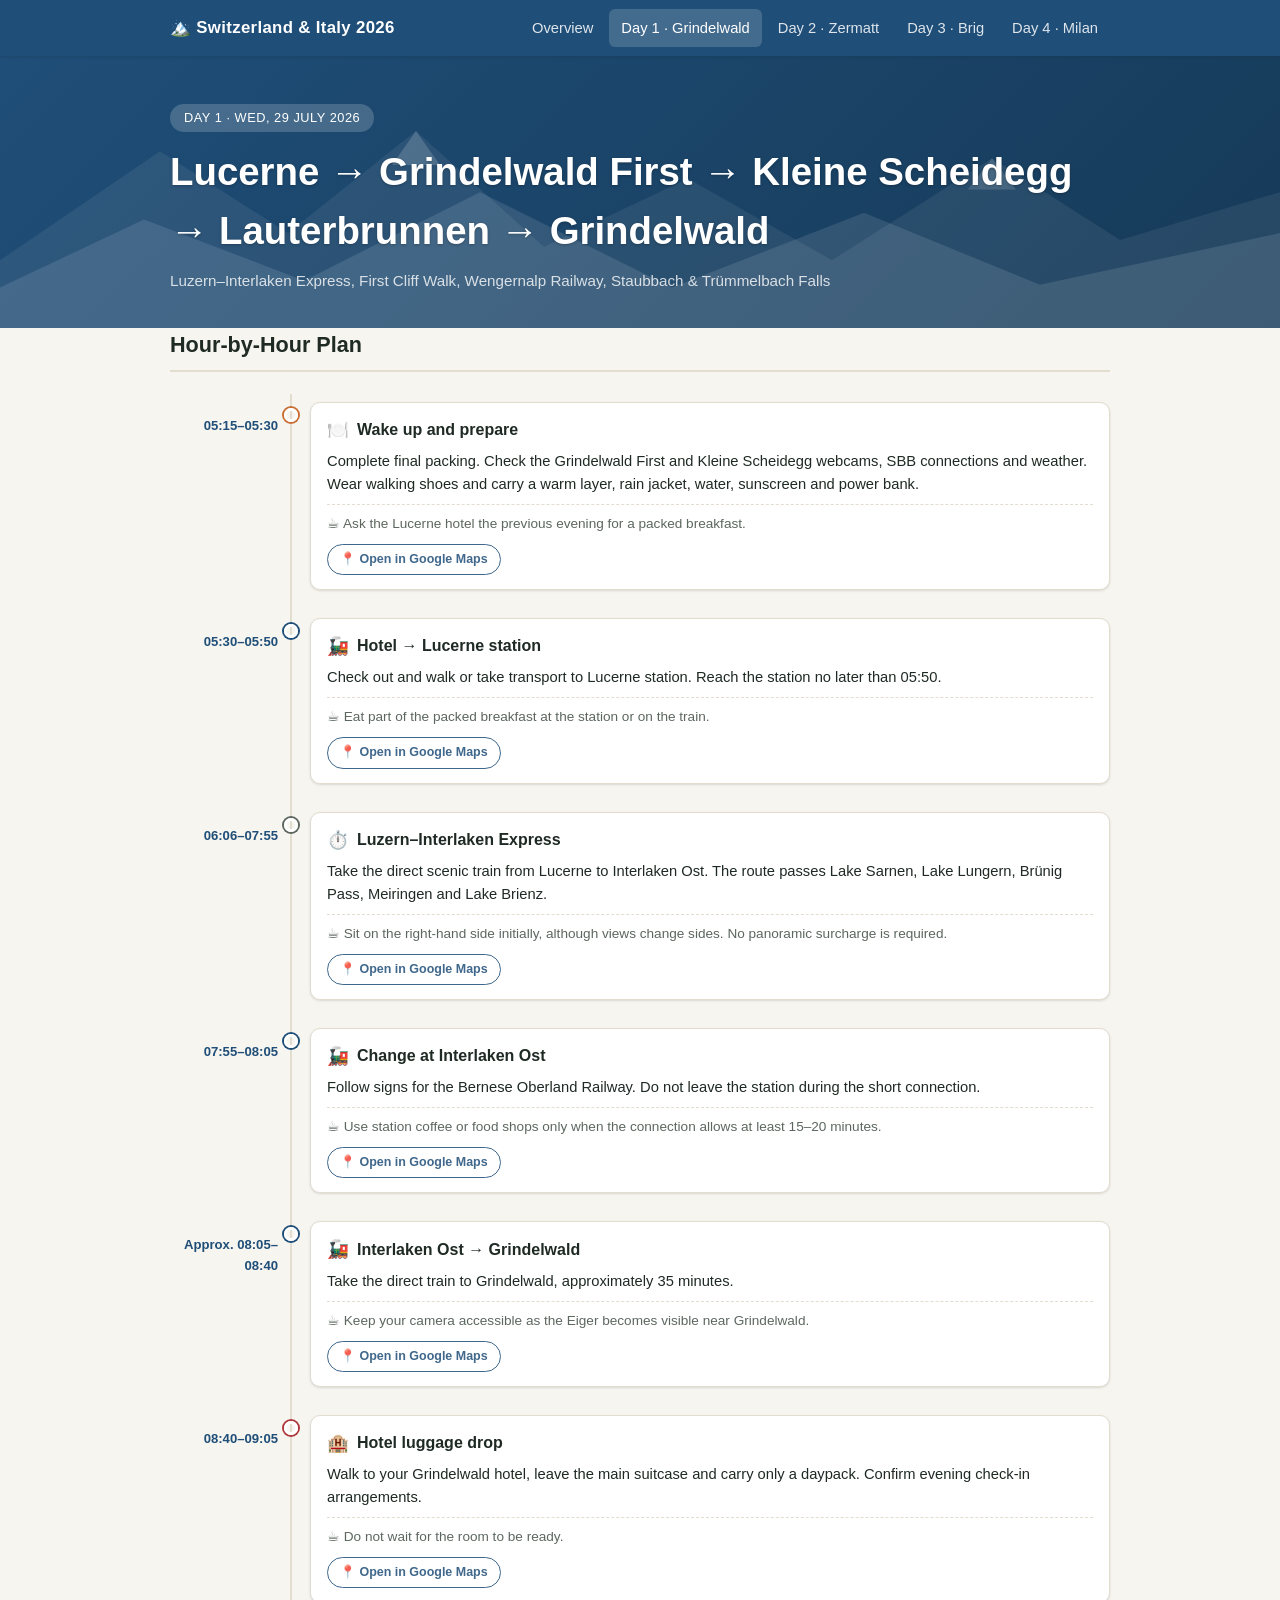
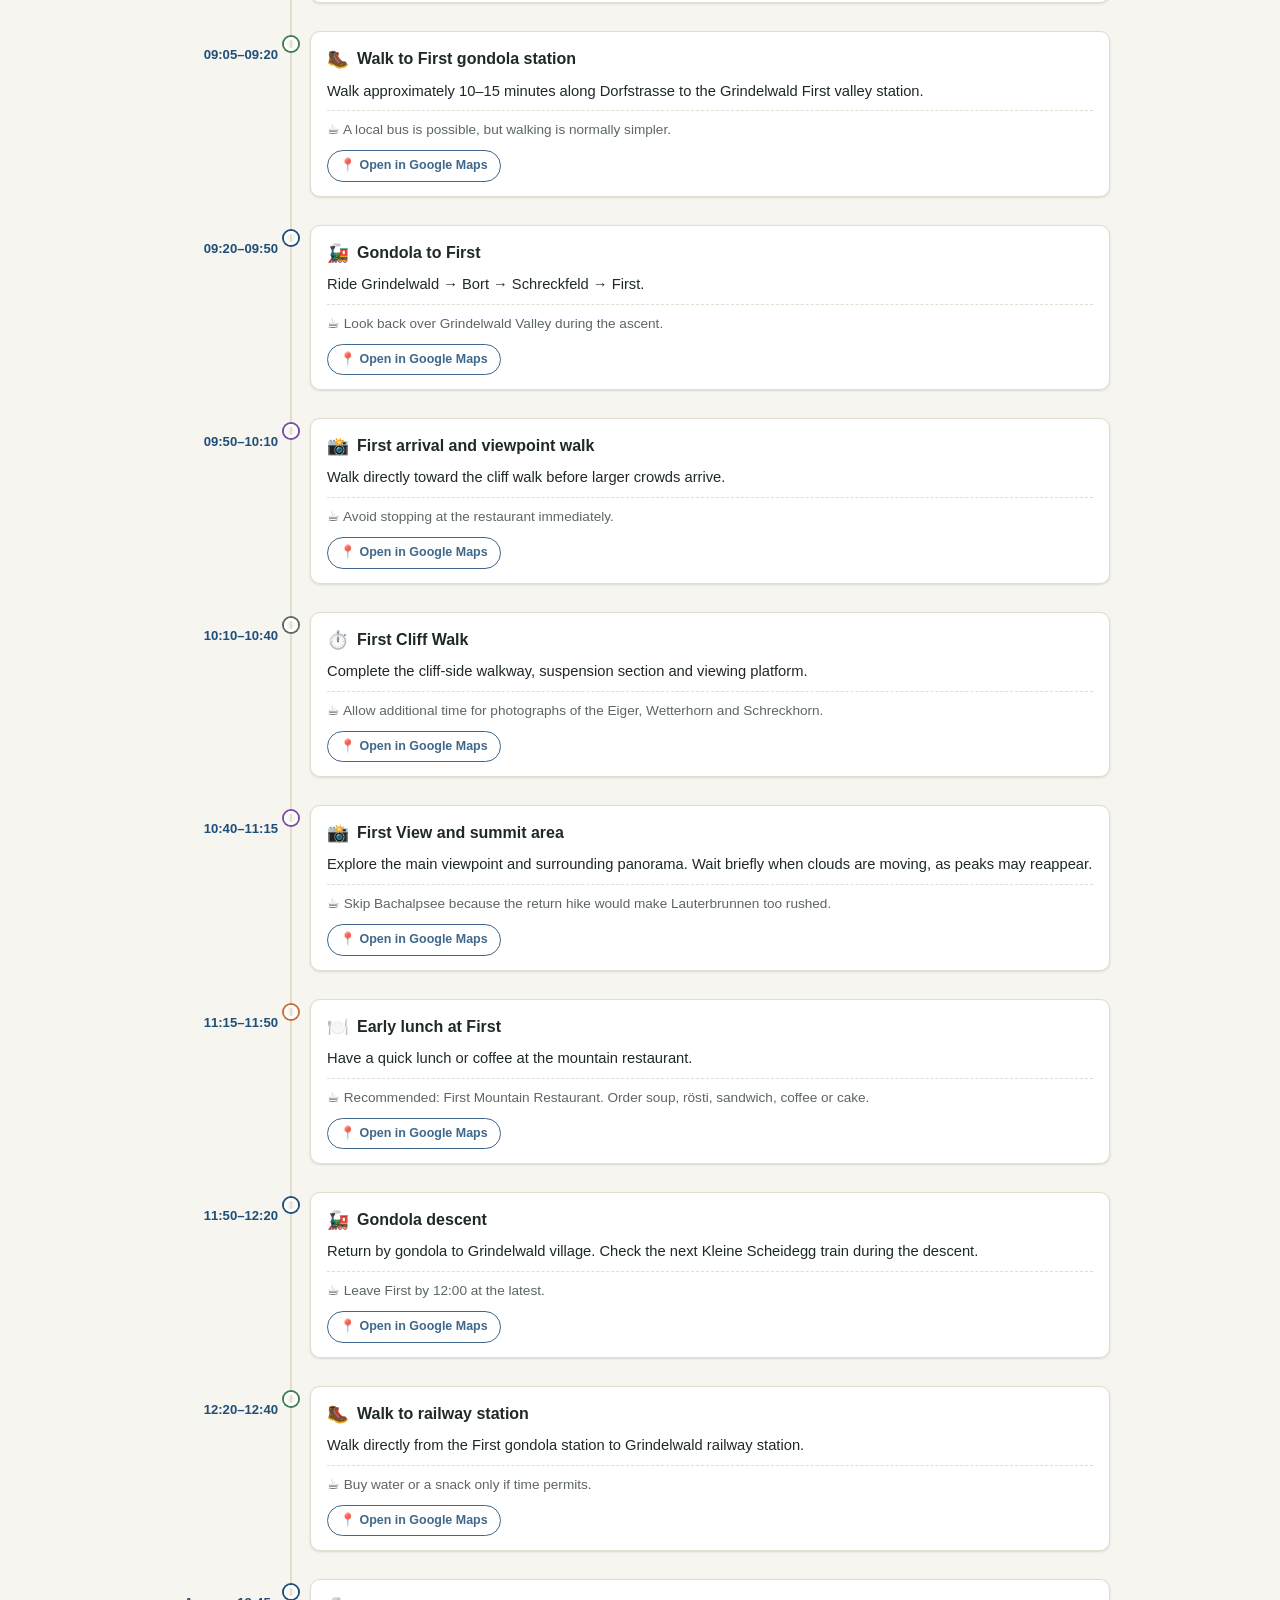
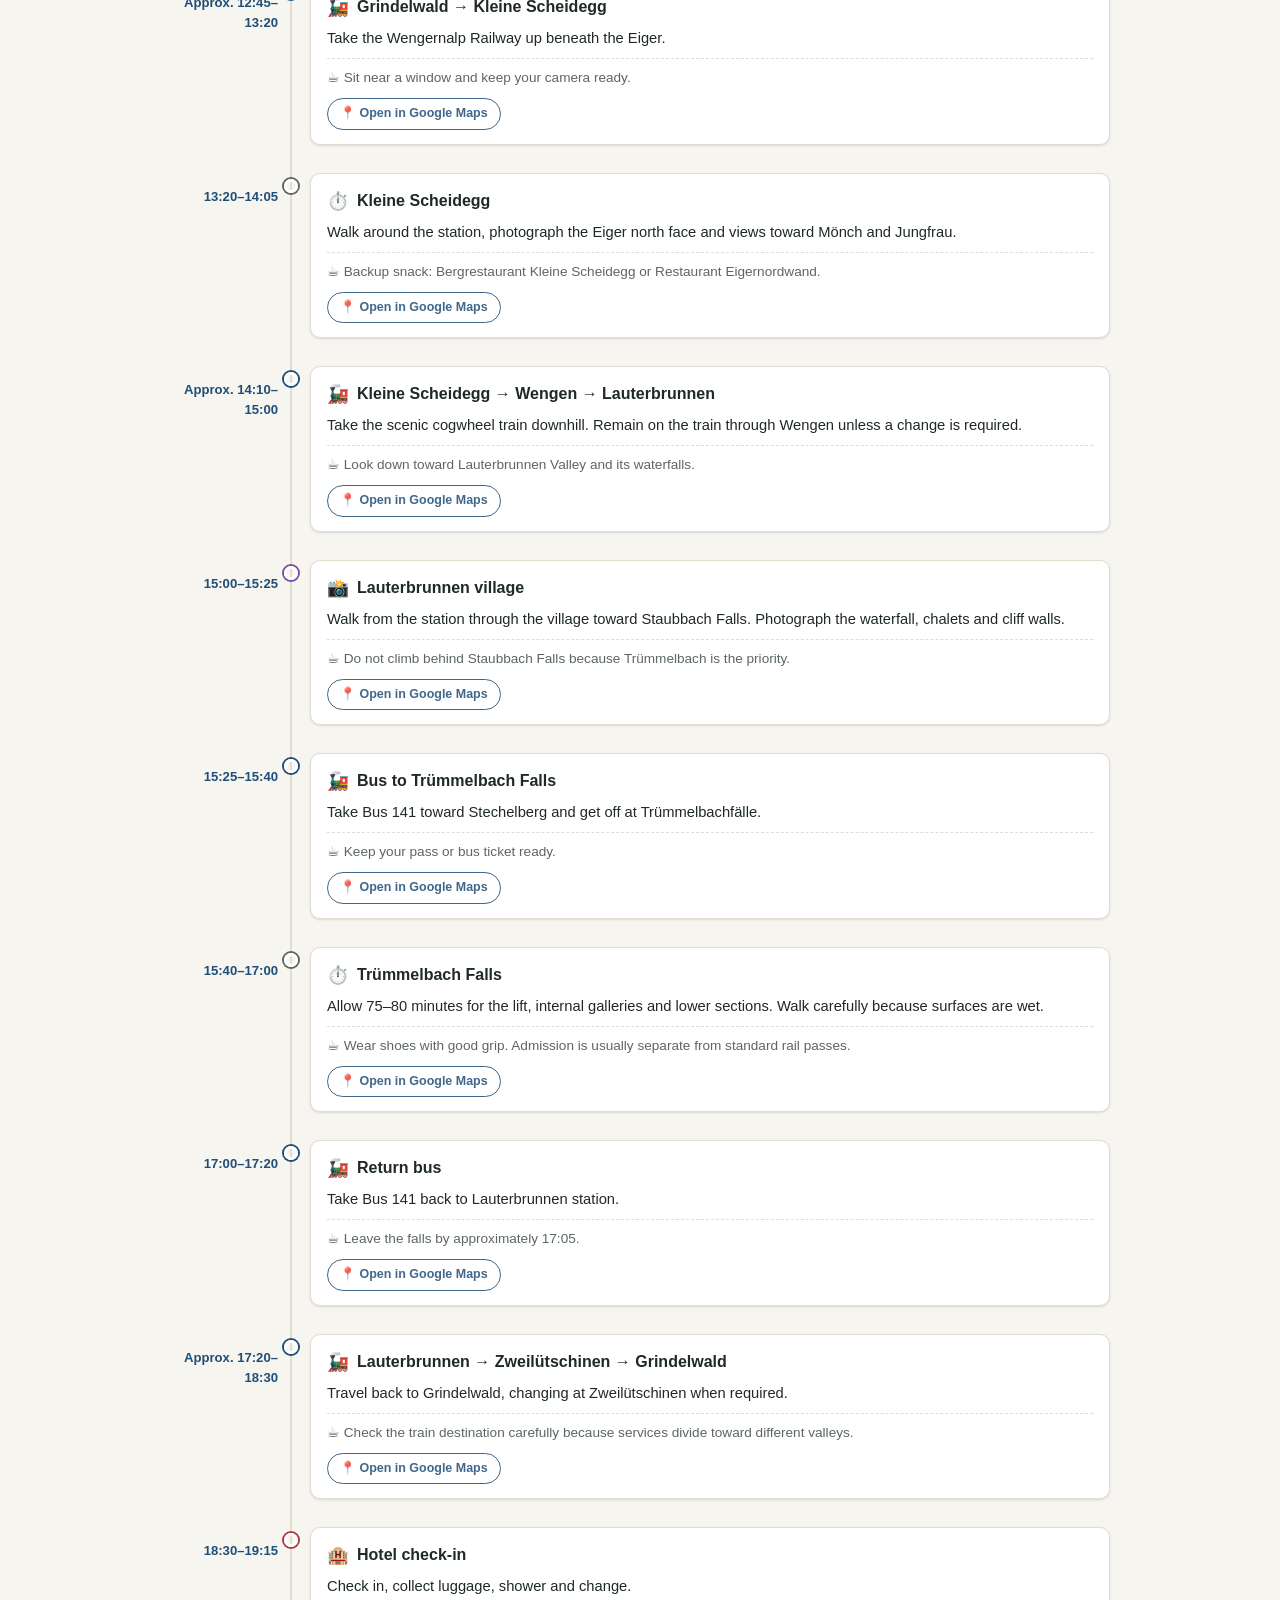
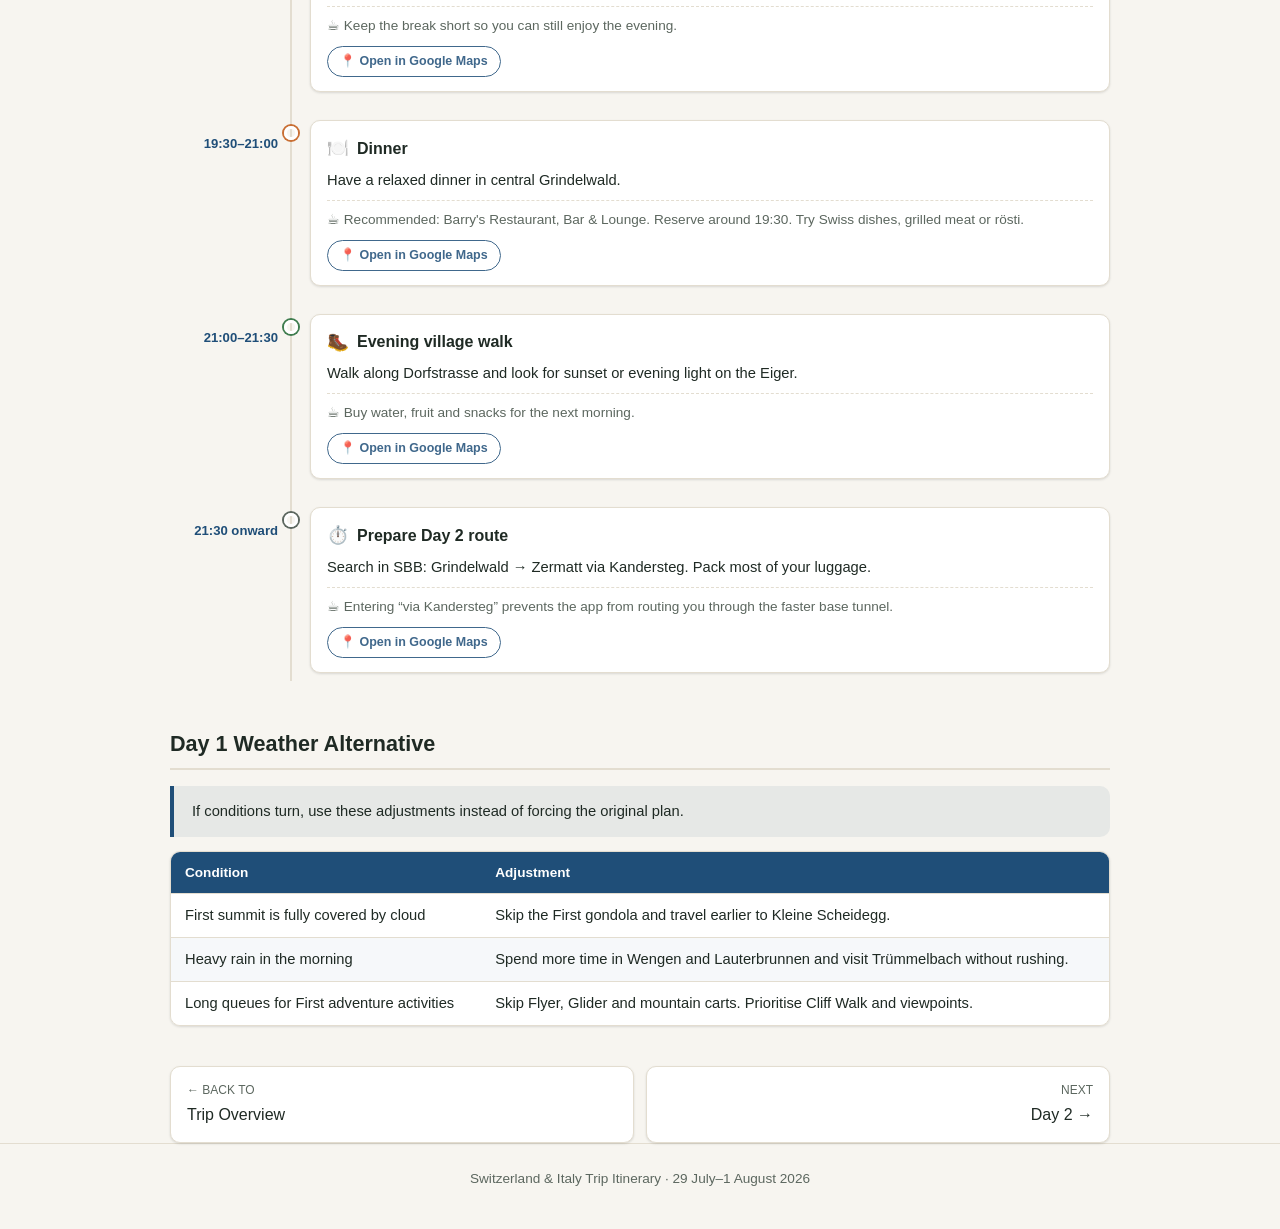
==== day1.html @ d2e5b485 "Add day-themed hero illustrations and Google Maps links Each timeline card now links out to a Google" ====
<!doctype html>
<html lang="en">
<head>
<meta charset="utf-8">
<meta name="viewport" content="width=device-width, initial-scale=1">
<title>Lucerne → Grindelwald First → Kleine Scheidegg → Lauterbrunnen → Grindelwald — Switzerland &amp; Italy Trip 2026</title>
<meta name="description" content="Day 1: Lucerne to Grindelwald via Interlaken, Grindelwald First Cliff Walk, Kleine Scheidegg and Trümmelbach Falls.">
<link rel="icon" href="data:image/svg+xml,<svg xmlns=%22http://www.w3.org/2000/svg%22 viewBox=%220 0 100 100%22><text y=%22.9em%22 font-size=%2290%22>🏔️</text></svg>">
<link rel="stylesheet" href="assets/css/style.css">
</head>
<body>

<nav class="site-nav">
  <div class="container">
    <a class="brand" href="index.html">🏔️ Switzerland &amp; Italy 2026</a>
    <button class="nav-toggle" aria-label="Toggle navigation">&#9776;</button>
    <div class="nav-links">
      <a href="index.html">Overview</a>
      <a href="day1.html" class="active">Day 1 · Grindelwald</a>
      <a href="day2.html">Day 2 · Zermatt</a>
      <a href="day3.html">Day 3 · Brig</a>
      <a href="day4.html">Day 4 · Milan</a>
    </div>
  </div>
</nav>

<header class="hero day-hero">
  <svg class="hero-illustration" viewBox="0 0 800 200" preserveAspectRatio="none" xmlns="http://www.w3.org/2000/svg" aria-hidden="true">
      <polygon points="0,150 100,70 180,130 260,55 340,140 430,90 520,150 620,75 700,135 800,100 800,200 0,200" fill="#ffffff" opacity="0.08"/>
      <polygon points="0,170 90,120 190,165 300,100 420,170 540,115 650,168 800,130 800,200 0,200" fill="#ffffff" opacity="0.12"/>
      <polygon points="260,55 245,80 275,80" fill="#ffffff" opacity="0.18"/>
      <polygon points="620,75 605,98 635,98" fill="#ffffff" opacity="0.16"/>
    </svg>
  <div class="container">
    <span class="badge">Day 1 &middot; Wed, 29 July 2026</span>
    <h1>Lucerne → Grindelwald First → Kleine Scheidegg → Lauterbrunnen → Grindelwald</h1>
    <p class="route">Luzern–Interlaken Express, First Cliff Walk, Wengernalp Railway, Staubbach &amp; Trümmelbach Falls</p>
  </div>
</header>

<main class="container">

  <section id="timeline">
    <h2>Hour-by-Hour Plan</h2>
    <ul class="timeline">
      <li class="timeline-item cat-food">
        <div class="t-time">05:15–05:30</div>
        <div class="t-dot"></div>
        <div class="t-card">
          <p class="t-title"><span class="t-icon">🍽️</span> Wake up and prepare</p>
          <p class="t-detail">Complete final packing. Check the Grindelwald First and Kleine Scheidegg webcams, SBB connections and weather. Wear walking shoes and carry a warm layer, rain jacket, water, sunscreen and power bank.</p>
          <p class="t-note">Ask the Lucerne hotel the previous evening for a packed breakfast.</p>
          <a class="t-map-link" href="https://www.google.com/maps/search/?api=1&query=Lucerne%2C%20Switzerland" target="_blank" rel="noopener">&#128205; Open in Google Maps</a>
        </div>
      </li>
      <li class="timeline-item cat-train">
        <div class="t-time">05:30–05:50</div>
        <div class="t-dot"></div>
        <div class="t-card">
          <p class="t-title"><span class="t-icon">🚂</span> Hotel → Lucerne station</p>
          <p class="t-detail">Check out and walk or take transport to Lucerne station. Reach the station no later than 05:50.</p>
          <p class="t-note">Eat part of the packed breakfast at the station or on the train.</p>
          <a class="t-map-link" href="https://www.google.com/maps/search/?api=1&query=Luzern%20Hauptbahnhof%2C%20Lucerne%2C%20Switzerland" target="_blank" rel="noopener">&#128205; Open in Google Maps</a>
        </div>
      </li>
      <li class="timeline-item cat-default">
        <div class="t-time">06:06–07:55</div>
        <div class="t-dot"></div>
        <div class="t-card">
          <p class="t-title"><span class="t-icon">⏱️</span> Luzern–Interlaken Express</p>
          <p class="t-detail">Take the direct scenic train from Lucerne to Interlaken Ost. The route passes Lake Sarnen, Lake Lungern, Brünig Pass, Meiringen and Lake Brienz.</p>
          <p class="t-note">Sit on the right-hand side initially, although views change sides. No panoramic surcharge is required.</p>
          <a class="t-map-link" href="https://www.google.com/maps/search/?api=1&query=Interlaken%20Ost%20railway%20station%2C%20Switzerland" target="_blank" rel="noopener">&#128205; Open in Google Maps</a>
        </div>
      </li>
      <li class="timeline-item cat-train">
        <div class="t-time">07:55–08:05</div>
        <div class="t-dot"></div>
        <div class="t-card">
          <p class="t-title"><span class="t-icon">🚂</span> Change at Interlaken Ost</p>
          <p class="t-detail">Follow signs for the Bernese Oberland Railway. Do not leave the station during the short connection.</p>
          <p class="t-note">Use station coffee or food shops only when the connection allows at least 15–20 minutes.</p>
          <a class="t-map-link" href="https://www.google.com/maps/search/?api=1&query=Interlaken%20Ost%20railway%20station%2C%20Switzerland" target="_blank" rel="noopener">&#128205; Open in Google Maps</a>
        </div>
      </li>
      <li class="timeline-item cat-train">
        <div class="t-time">Approx. 08:05–08:40</div>
        <div class="t-dot"></div>
        <div class="t-card">
          <p class="t-title"><span class="t-icon">🚂</span> Interlaken Ost → Grindelwald</p>
          <p class="t-detail">Take the direct train to Grindelwald, approximately 35 minutes.</p>
          <p class="t-note">Keep your camera accessible as the Eiger becomes visible near Grindelwald.</p>
          <a class="t-map-link" href="https://www.google.com/maps/search/?api=1&query=Grindelwald%20railway%20station%2C%20Switzerland" target="_blank" rel="noopener">&#128205; Open in Google Maps</a>
        </div>
      </li>
      <li class="timeline-item cat-hotel">
        <div class="t-time">08:40–09:05</div>
        <div class="t-dot"></div>
        <div class="t-card">
          <p class="t-title"><span class="t-icon">🏨</span> Hotel luggage drop</p>
          <p class="t-detail">Walk to your Grindelwald hotel, leave the main suitcase and carry only a daypack. Confirm evening check-in arrangements.</p>
          <p class="t-note">Do not wait for the room to be ready.</p>
          <a class="t-map-link" href="https://www.google.com/maps/search/?api=1&query=Grindelwald%2C%20Switzerland" target="_blank" rel="noopener">&#128205; Open in Google Maps</a>
        </div>
      </li>
      <li class="timeline-item cat-hike">
        <div class="t-time">09:05–09:20</div>
        <div class="t-dot"></div>
        <div class="t-card">
          <p class="t-title"><span class="t-icon">🥾</span> Walk to First gondola station</p>
          <p class="t-detail">Walk approximately 10–15 minutes along Dorfstrasse to the Grindelwald First valley station.</p>
          <p class="t-note">A local bus is possible, but walking is normally simpler.</p>
          <a class="t-map-link" href="https://www.google.com/maps/search/?api=1&query=Grindelwald%20First%20gondola%20valley%20station%2C%20Switzerland" target="_blank" rel="noopener">&#128205; Open in Google Maps</a>
        </div>
      </li>
      <li class="timeline-item cat-train">
        <div class="t-time">09:20–09:50</div>
        <div class="t-dot"></div>
        <div class="t-card">
          <p class="t-title"><span class="t-icon">🚂</span> Gondola to First</p>
          <p class="t-detail">Ride Grindelwald → Bort → Schreckfeld → First.</p>
          <p class="t-note">Look back over Grindelwald Valley during the ascent.</p>
          <a class="t-map-link" href="https://www.google.com/maps/search/?api=1&query=First%20cable%20car%20Grindelwald%2C%20Switzerland" target="_blank" rel="noopener">&#128205; Open in Google Maps</a>
        </div>
      </li>
      <li class="timeline-item cat-view">
        <div class="t-time">09:50–10:10</div>
        <div class="t-dot"></div>
        <div class="t-card">
          <p class="t-title"><span class="t-icon">📸</span> First arrival and viewpoint walk</p>
          <p class="t-detail">Walk directly toward the cliff walk before larger crowds arrive.</p>
          <p class="t-note">Avoid stopping at the restaurant immediately.</p>
          <a class="t-map-link" href="https://www.google.com/maps/search/?api=1&query=First%2C%20Grindelwald%2C%20Switzerland" target="_blank" rel="noopener">&#128205; Open in Google Maps</a>
        </div>
      </li>
      <li class="timeline-item cat-default">
        <div class="t-time">10:10–10:40</div>
        <div class="t-dot"></div>
        <div class="t-card">
          <p class="t-title"><span class="t-icon">⏱️</span> First Cliff Walk</p>
          <p class="t-detail">Complete the cliff-side walkway, suspension section and viewing platform.</p>
          <p class="t-note">Allow additional time for photographs of the Eiger, Wetterhorn and Schreckhorn.</p>
          <a class="t-map-link" href="https://www.google.com/maps/search/?api=1&query=First%20Cliff%20Walk%20by%20Tissot%2C%20Grindelwald%2C%20Switzerland" target="_blank" rel="noopener">&#128205; Open in Google Maps</a>
        </div>
      </li>
      <li class="timeline-item cat-view">
        <div class="t-time">10:40–11:15</div>
        <div class="t-dot"></div>
        <div class="t-card">
          <p class="t-title"><span class="t-icon">📸</span> First View and summit area</p>
          <p class="t-detail">Explore the main viewpoint and surrounding panorama. Wait briefly when clouds are moving, as peaks may reappear.</p>
          <p class="t-note">Skip Bachalpsee because the return hike would make Lauterbrunnen too rushed.</p>
          <a class="t-map-link" href="https://www.google.com/maps/search/?api=1&query=First%2C%20Grindelwald%2C%20Switzerland" target="_blank" rel="noopener">&#128205; Open in Google Maps</a>
        </div>
      </li>
      <li class="timeline-item cat-food">
        <div class="t-time">11:15–11:50</div>
        <div class="t-dot"></div>
        <div class="t-card">
          <p class="t-title"><span class="t-icon">🍽️</span> Early lunch at First</p>
          <p class="t-detail">Have a quick lunch or coffee at the mountain restaurant.</p>
          <p class="t-note">Recommended: First Mountain Restaurant. Order soup, rösti, sandwich, coffee or cake.</p>
          <a class="t-map-link" href="https://www.google.com/maps/search/?api=1&query=First%20Mountain%20Restaurant%2C%20Grindelwald%2C%20Switzerland" target="_blank" rel="noopener">&#128205; Open in Google Maps</a>
        </div>
      </li>
      <li class="timeline-item cat-train">
        <div class="t-time">11:50–12:20</div>
        <div class="t-dot"></div>
        <div class="t-card">
          <p class="t-title"><span class="t-icon">🚂</span> Gondola descent</p>
          <p class="t-detail">Return by gondola to Grindelwald village. Check the next Kleine Scheidegg train during the descent.</p>
          <p class="t-note">Leave First by 12:00 at the latest.</p>
          <a class="t-map-link" href="https://www.google.com/maps/search/?api=1&query=Grindelwald%20First%20cable%20car%2C%20Switzerland" target="_blank" rel="noopener">&#128205; Open in Google Maps</a>
        </div>
      </li>
      <li class="timeline-item cat-hike">
        <div class="t-time">12:20–12:40</div>
        <div class="t-dot"></div>
        <div class="t-card">
          <p class="t-title"><span class="t-icon">🥾</span> Walk to railway station</p>
          <p class="t-detail">Walk directly from the First gondola station to Grindelwald railway station.</p>
          <p class="t-note">Buy water or a snack only if time permits.</p>
          <a class="t-map-link" href="https://www.google.com/maps/search/?api=1&query=Grindelwald%20railway%20station%2C%20Switzerland" target="_blank" rel="noopener">&#128205; Open in Google Maps</a>
        </div>
      </li>
      <li class="timeline-item cat-train">
        <div class="t-time">Approx. 12:45–13:20</div>
        <div class="t-dot"></div>
        <div class="t-card">
          <p class="t-title"><span class="t-icon">🚂</span> Grindelwald → Kleine Scheidegg</p>
          <p class="t-detail">Take the Wengernalp Railway up beneath the Eiger.</p>
          <p class="t-note">Sit near a window and keep your camera ready.</p>
          <a class="t-map-link" href="https://www.google.com/maps/search/?api=1&query=Kleine%20Scheidegg%2C%20Switzerland" target="_blank" rel="noopener">&#128205; Open in Google Maps</a>
        </div>
      </li>
      <li class="timeline-item cat-default">
        <div class="t-time">13:20–14:05</div>
        <div class="t-dot"></div>
        <div class="t-card">
          <p class="t-title"><span class="t-icon">⏱️</span> Kleine Scheidegg</p>
          <p class="t-detail">Walk around the station, photograph the Eiger north face and views toward Mönch and Jungfrau.</p>
          <p class="t-note">Backup snack: Bergrestaurant Kleine Scheidegg or Restaurant Eigernordwand.</p>
          <a class="t-map-link" href="https://www.google.com/maps/search/?api=1&query=Kleine%20Scheidegg%2C%20Switzerland" target="_blank" rel="noopener">&#128205; Open in Google Maps</a>
        </div>
      </li>
      <li class="timeline-item cat-train">
        <div class="t-time">Approx. 14:10–15:00</div>
        <div class="t-dot"></div>
        <div class="t-card">
          <p class="t-title"><span class="t-icon">🚂</span> Kleine Scheidegg → Wengen → Lauterbrunnen</p>
          <p class="t-detail">Take the scenic cogwheel train downhill. Remain on the train through Wengen unless a change is required.</p>
          <p class="t-note">Look down toward Lauterbrunnen Valley and its waterfalls.</p>
          <a class="t-map-link" href="https://www.google.com/maps/search/?api=1&query=Lauterbrunnen%20railway%20station%2C%20Switzerland" target="_blank" rel="noopener">&#128205; Open in Google Maps</a>
        </div>
      </li>
      <li class="timeline-item cat-view">
        <div class="t-time">15:00–15:25</div>
        <div class="t-dot"></div>
        <div class="t-card">
          <p class="t-title"><span class="t-icon">📸</span> Lauterbrunnen village</p>
          <p class="t-detail">Walk from the station through the village toward Staubbach Falls. Photograph the waterfall, chalets and cliff walls.</p>
          <p class="t-note">Do not climb behind Staubbach Falls because Trümmelbach is the priority.</p>
          <a class="t-map-link" href="https://www.google.com/maps/search/?api=1&query=Staubbach%20Falls%2C%20Lauterbrunnen%2C%20Switzerland" target="_blank" rel="noopener">&#128205; Open in Google Maps</a>
        </div>
      </li>
      <li class="timeline-item cat-train">
        <div class="t-time">15:25–15:40</div>
        <div class="t-dot"></div>
        <div class="t-card">
          <p class="t-title"><span class="t-icon">🚂</span> Bus to Trümmelbach Falls</p>
          <p class="t-detail">Take Bus 141 toward Stechelberg and get off at Trümmelbachfälle.</p>
          <p class="t-note">Keep your pass or bus ticket ready.</p>
          <a class="t-map-link" href="https://www.google.com/maps/search/?api=1&query=Tr%C3%BCmmelbachf%C3%A4lle%20bus%20stop%2C%20Switzerland" target="_blank" rel="noopener">&#128205; Open in Google Maps</a>
        </div>
      </li>
      <li class="timeline-item cat-default">
        <div class="t-time">15:40–17:00</div>
        <div class="t-dot"></div>
        <div class="t-card">
          <p class="t-title"><span class="t-icon">⏱️</span> Trümmelbach Falls</p>
          <p class="t-detail">Allow 75–80 minutes for the lift, internal galleries and lower sections. Walk carefully because surfaces are wet.</p>
          <p class="t-note">Wear shoes with good grip. Admission is usually separate from standard rail passes.</p>
          <a class="t-map-link" href="https://www.google.com/maps/search/?api=1&query=Tr%C3%BCmmelbach%20Falls%2C%20Switzerland" target="_blank" rel="noopener">&#128205; Open in Google Maps</a>
        </div>
      </li>
      <li class="timeline-item cat-train">
        <div class="t-time">17:00–17:20</div>
        <div class="t-dot"></div>
        <div class="t-card">
          <p class="t-title"><span class="t-icon">🚂</span> Return bus</p>
          <p class="t-detail">Take Bus 141 back to Lauterbrunnen station.</p>
          <p class="t-note">Leave the falls by approximately 17:05.</p>
          <a class="t-map-link" href="https://www.google.com/maps/search/?api=1&query=Lauterbrunnen%20railway%20station%2C%20Switzerland" target="_blank" rel="noopener">&#128205; Open in Google Maps</a>
        </div>
      </li>
      <li class="timeline-item cat-train">
        <div class="t-time">Approx. 17:20–18:30</div>
        <div class="t-dot"></div>
        <div class="t-card">
          <p class="t-title"><span class="t-icon">🚂</span> Lauterbrunnen → Zweilütschinen → Grindelwald</p>
          <p class="t-detail">Travel back to Grindelwald, changing at Zweilütschinen when required.</p>
          <p class="t-note">Check the train destination carefully because services divide toward different valleys.</p>
          <a class="t-map-link" href="https://www.google.com/maps/search/?api=1&query=Grindelwald%20railway%20station%2C%20Switzerland" target="_blank" rel="noopener">&#128205; Open in Google Maps</a>
        </div>
      </li>
      <li class="timeline-item cat-hotel">
        <div class="t-time">18:30–19:15</div>
        <div class="t-dot"></div>
        <div class="t-card">
          <p class="t-title"><span class="t-icon">🏨</span> Hotel check-in</p>
          <p class="t-detail">Check in, collect luggage, shower and change.</p>
          <p class="t-note">Keep the break short so you can still enjoy the evening.</p>
          <a class="t-map-link" href="https://www.google.com/maps/search/?api=1&query=Grindelwald%2C%20Switzerland" target="_blank" rel="noopener">&#128205; Open in Google Maps</a>
        </div>
      </li>
      <li class="timeline-item cat-food">
        <div class="t-time">19:30–21:00</div>
        <div class="t-dot"></div>
        <div class="t-card">
          <p class="t-title"><span class="t-icon">🍽️</span> Dinner</p>
          <p class="t-detail">Have a relaxed dinner in central Grindelwald.</p>
          <p class="t-note">Recommended: Barry's Restaurant, Bar &amp; Lounge. Reserve around 19:30. Try Swiss dishes, grilled meat or rösti.</p>
          <a class="t-map-link" href="https://www.google.com/maps/search/?api=1&query=Barry%27s%20Restaurant%2C%20Bar%20%26%20Lounge%2C%20Grindelwald%2C%20Switzerland" target="_blank" rel="noopener">&#128205; Open in Google Maps</a>
        </div>
      </li>
      <li class="timeline-item cat-hike">
        <div class="t-time">21:00–21:30</div>
        <div class="t-dot"></div>
        <div class="t-card">
          <p class="t-title"><span class="t-icon">🥾</span> Evening village walk</p>
          <p class="t-detail">Walk along Dorfstrasse and look for sunset or evening light on the Eiger.</p>
          <p class="t-note">Buy water, fruit and snacks for the next morning.</p>
          <a class="t-map-link" href="https://www.google.com/maps/search/?api=1&query=Dorfstrasse%2C%20Grindelwald%2C%20Switzerland" target="_blank" rel="noopener">&#128205; Open in Google Maps</a>
        </div>
      </li>
      <li class="timeline-item cat-default">
        <div class="t-time">21:30 onward</div>
        <div class="t-dot"></div>
        <div class="t-card">
          <p class="t-title"><span class="t-icon">⏱️</span> Prepare Day 2 route</p>
          <p class="t-detail">Search in SBB: Grindelwald → Zermatt via Kandersteg. Pack most of your luggage.</p>
          <p class="t-note">Entering “via Kandersteg” prevents the app from routing you through the faster base tunnel.</p>
          <a class="t-map-link" href="https://www.google.com/maps/search/?api=1&query=Grindelwald%2C%20Switzerland" target="_blank" rel="noopener">&#128205; Open in Google Maps</a>
        </div>
      </li>
    </ul>
  </section>

  <section id="weather-alt">
    <h2>Day 1 Weather Alternative</h2>
    <div class="callout weather" style="margin-bottom:14px;">If conditions turn, use these adjustments instead of forcing the original plan.</div>
    <div class="table-wrap">
      <table>
        <thead><tr><th>Condition</th><th>Adjustment</th></tr></thead>
        <tbody>
      <tr><td>First summit is fully covered by cloud</td><td>Skip the First gondola and travel earlier to Kleine Scheidegg.</td></tr>
      <tr><td>Heavy rain in the morning</td><td>Spend more time in Wengen and Lauterbrunnen and visit Trümmelbach without rushing.</td></tr>
      <tr><td>Long queues for First adventure activities</td><td>Skip Flyer, Glider and mountain carts. Prioritise Cliff Walk and viewpoints.</td></tr>
        </tbody>
      </table>
    </div>
  </section>

  <div class="day-pager">
  <a class="pager-prev" href="index.html"><span class="pager-label">&larr; Back to</span>Trip Overview</a>
  <a class="pager-next" href="day2.html"><span class="pager-label">Next</span>Day 2 &rarr;</a>
  </div>

</main>

<footer>
  <div class="container">
    Switzerland &amp; Italy Trip Itinerary · 29 July&ndash;1 August 2026
  </div>
</footer>

<script src="assets/js/main.js"></script>
</body>
</html>
---- assets/css/style.css ----
:root {
  --color-bg: #f7f5f0;
  --color-surface: #ffffff;
  --color-ink: #1f2a24;
  --color-muted: #5c675f;
  --color-primary: #1f4e78;
  --color-primary-dark: #163a58;
  --color-accent: #c96f34;
  --color-border: #e3ddd0;
  --color-train: #1f4e78;
  --color-hike: #3f7d4f;
  --color-food: #c96f34;
  --color-view: #7a4fa3;
  --color-hotel: #b0393f;
  --color-tip: #9a8c2c;
  --radius: 10px;
  --shadow: 0 1px 3px rgba(31, 42, 36, 0.08), 0 1px 2px rgba(31, 42, 36, 0.06);
  --max-width: 980px;
  font-size: 16px;
}

@media (prefers-color-scheme: dark) {
  :root {
    --color-bg: #14181a;
    --color-surface: #1d2326;
    --color-ink: #ecefef;
    --color-muted: #a3aeae;
    --color-primary: #7fb1e0;
    --color-primary-dark: #a8cdf0;
    --color-accent: #e79a5f;
    --color-border: #2c3438;
  }
}

* { box-sizing: border-box; }

html, body {
  margin: 0;
  padding: 0;
}

body {
  font-family: "Segoe UI", -apple-system, BlinkMacSystemFont, "Helvetica Neue", Arial, sans-serif;
  background: var(--color-bg);
  color: var(--color-ink);
  line-height: 1.55;
}

a { color: var(--color-primary); }

img { max-width: 100%; }

.container {
  max-width: var(--max-width);
  margin: 0 auto;
  padding: 0 20px;
}

/* ---------- Top nav ---------- */
.site-nav {
  position: sticky;
  top: 0;
  z-index: 50;
  background: var(--color-primary);
  color: #fff;
  box-shadow: var(--shadow);
}

.site-nav .container {
  display: flex;
  align-items: center;
  justify-content: space-between;
  height: 56px;
}

.site-nav .brand {
  font-weight: 700;
  color: #fff;
  text-decoration: none;
  font-size: 1.05rem;
  letter-spacing: 0.02em;
  white-space: nowrap;
}

.nav-toggle {
  display: none;
  background: none;
  border: none;
  color: #fff;
  font-size: 1.5rem;
  cursor: pointer;
  padding: 4px 8px;
}

.nav-links {
  display: flex;
  gap: 4px;
  flex-wrap: wrap;
}

.nav-links a {
  color: rgba(255, 255, 255, 0.85);
  text-decoration: none;
  padding: 8px 12px;
  border-radius: 6px;
  font-size: 0.92rem;
  white-space: nowrap;
}

.nav-links a:hover,
.nav-links a.active {
  background: rgba(255, 255, 255, 0.16);
  color: #fff;
}

@media (max-width: 720px) {
  .nav-toggle { display: block; }
  .nav-links {
    display: none;
    position: absolute;
    top: 56px;
    left: 0;
    right: 0;
    background: var(--color-primary-dark);
    flex-direction: column;
    padding: 8px;
    gap: 0;
  }
  .nav-links.open { display: flex; }
  .nav-links a { padding: 12px 14px; border-radius: 6px; }
}

/* ---------- Hero ---------- */
.hero {
  position: relative;
  overflow: hidden;
  background: linear-gradient(135deg, var(--color-primary) 0%, var(--color-primary-dark) 100%);
  color: #fff;
  padding: 48px 0 36px;
}

.hero .container {
  position: relative;
  z-index: 2;
}

.hero-illustration {
  position: absolute;
  left: 0;
  right: 0;
  bottom: 0;
  width: 100%;
  height: 100%;
  z-index: 1;
  pointer-events: none;
  opacity: 0.9;
}

.hero h1 {
  margin: 0 0 8px;
  font-size: clamp(1.6rem, 4vw, 2.4rem);
  text-shadow: 0 1px 3px rgba(0, 0, 0, 0.25);
}

.hero .subtitle {
  font-size: 1.05rem;
  opacity: 0.92;
  margin: 0 0 4px;
}

.hero .route {
  font-size: 0.95rem;
  opacity: 0.8;
  margin: 0;
}

.day-hero .badge {
  display: inline-block;
  background: rgba(255, 255, 255, 0.18);
  border-radius: 999px;
  padding: 4px 14px;
  font-size: 0.8rem;
  letter-spacing: 0.04em;
  text-transform: uppercase;
  margin-bottom: 10px;
}

/* ---------- Sections ---------- */
main {
  padding: 32px 0 64px;
}

section {
  margin-bottom: 40px;
}

section h2 {
  font-size: 1.35rem;
  margin: 0 0 16px;
  padding-bottom: 8px;
  border-bottom: 2px solid var(--color-border);
}

section h3 {
  font-size: 1.1rem;
  margin: 24px 0 10px;
}

/* ---------- Day cards on index ---------- */
.day-grid {
  display: grid;
  grid-template-columns: repeat(auto-fit, minmax(220px, 1fr));
  gap: 16px;
}

.day-card {
  background: var(--color-surface);
  border: 1px solid var(--color-border);
  border-radius: var(--radius);
  box-shadow: var(--shadow);
  padding: 18px;
  text-decoration: none;
  color: var(--color-ink);
  display: flex;
  flex-direction: column;
  gap: 6px;
  transition: transform 0.15s ease, box-shadow 0.15s ease;
}

.day-card:hover {
  transform: translateY(-2px);
  box-shadow: 0 4px 12px rgba(31, 42, 36, 0.14);
}

.day-card .day-label {
  font-size: 0.78rem;
  text-transform: uppercase;
  letter-spacing: 0.05em;
  color: var(--color-accent);
  font-weight: 700;
}

.day-card .day-date {
  font-weight: 700;
  font-size: 1.05rem;
}

.day-card .day-route {
  color: var(--color-muted);
  font-size: 0.9rem;
}

.day-card .day-overnight {
  margin-top: 6px;
  font-size: 0.85rem;
}

.day-card .day-overnight::before {
  content: "🏨 ";
}

/* ---------- Tables ---------- */
.table-wrap {
  overflow-x: auto;
  border-radius: var(--radius);
  border: 1px solid var(--color-border);
  box-shadow: var(--shadow);
}

table {
  border-collapse: collapse;
  width: 100%;
  background: var(--color-surface);
  min-width: 560px;
}

thead th {
  background: var(--color-primary);
  color: #fff;
  text-align: left;
  padding: 10px 14px;
  font-size: 0.85rem;
  white-space: nowrap;
}

tbody td {
  padding: 10px 14px;
  border-top: 1px solid var(--color-border);
  font-size: 0.92rem;
  vertical-align: top;
}

tbody tr:nth-child(even) { background: rgba(31, 78, 120, 0.04); }

/* ---------- Timeline ---------- */
.timeline {
  position: relative;
  padding-left: 0;
  list-style: none;
  margin: 0;
}

.timeline::before {
  content: "";
  position: absolute;
  top: 6px;
  bottom: 6px;
  left: 120px;
  width: 2px;
  background: var(--color-border);
}

.timeline-item {
  position: relative;
  display: grid;
  grid-template-columns: 108px 1fr;
  gap: 16px;
  padding: 14px 0;
}

.timeline-item .t-time {
  font-weight: 700;
  font-size: 0.82rem;
  color: var(--color-primary);
  text-align: right;
  padding-top: 14px;
  white-space: normal;
}

.timeline-item .t-dot {
  position: absolute;
  left: 114px;
  top: 20px;
  width: 14px;
  height: 14px;
  border-radius: 50%;
  border: 3px solid var(--color-surface);
  box-shadow: 0 0 0 2px currentColor;
}

.timeline-item.cat-train .t-dot { color: var(--color-train); }
.timeline-item.cat-hike .t-dot { color: var(--color-hike); }
.timeline-item.cat-food .t-dot { color: var(--color-food); }
.timeline-item.cat-view .t-dot { color: var(--color-view); }
.timeline-item.cat-hotel .t-dot { color: var(--color-hotel); }
.timeline-item.cat-default .t-dot { color: var(--color-muted); }

.t-card {
  background: var(--color-surface);
  border: 1px solid var(--color-border);
  border-radius: var(--radius);
  box-shadow: var(--shadow);
  padding: 14px 16px;
  margin-left: 16px;
}

.t-card .t-title {
  font-weight: 700;
  font-size: 1rem;
  margin: 0 0 6px;
  display: flex;
  align-items: center;
  gap: 8px;
}

.t-card .t-icon { font-size: 1.1rem; }

.t-card .t-detail {
  margin: 0 0 8px;
  font-size: 0.92rem;
  color: var(--color-ink);
}

.t-card .t-note {
  margin: 0;
  font-size: 0.85rem;
  color: var(--color-muted);
  border-top: 1px dashed var(--color-border);
  padding-top: 8px;
}

.t-card .t-note::before {
  content: "\2615\FE0E  ";
}

.t-card .t-map-link {
  display: inline-flex;
  align-items: center;
  gap: 6px;
  margin-top: 10px;
  padding: 5px 12px;
  border-radius: 999px;
  background: transparent;
  color: var(--color-primary);
  font-size: 0.78rem;
  font-weight: 600;
  text-decoration: none;
  border: 1px solid var(--color-primary);
  opacity: 0.85;
}

.t-card .t-map-link:hover {
  background: var(--color-primary);
  color: #fff;
  opacity: 1;
}

@media (max-width: 640px) {
  .timeline::before { left: 54px; }
  .timeline-item { grid-template-columns: 54px 1fr; gap: 10px; }
  .timeline-item .t-dot { left: 60px; }
  .timeline-item .t-time { font-size: 0.72rem; }
  .t-card { margin-left: 10px; padding: 12px; }
}

/* ---------- Callout boxes ---------- */
.callout {
  border-left: 4px solid var(--color-accent);
  background: rgba(201, 111, 52, 0.08);
  border-radius: 0 var(--radius) var(--radius) 0;
  padding: 14px 18px;
  font-size: 0.92rem;
}

.callout.safety { border-left-color: var(--color-hotel); background: rgba(176, 57, 63, 0.08); }
.callout.weather { border-left-color: var(--color-train); background: rgba(31, 78, 120, 0.08); }
.callout.relaxed { border-left-color: var(--color-hike); background: rgba(63, 125, 79, 0.08); }

/* ---------- Day pager ---------- */
.day-pager {
  display: flex;
  justify-content: space-between;
  gap: 12px;
  margin-top: 40px;
  flex-wrap: wrap;
}

.day-pager a {
  flex: 1;
  min-width: 160px;
  text-decoration: none;
  background: var(--color-surface);
  border: 1px solid var(--color-border);
  border-radius: var(--radius);
  padding: 14px 16px;
  color: var(--color-ink);
  box-shadow: var(--shadow);
}

.day-pager a:hover { border-color: var(--color-primary); }

.day-pager .pager-label {
  display: block;
  font-size: 0.75rem;
  text-transform: uppercase;
  color: var(--color-muted);
  margin-bottom: 4px;
}

.day-pager .pager-next { text-align: right; }

/* ---------- Footer ---------- */
footer {
  border-top: 1px solid var(--color-border);
  padding: 24px 0 40px;
  color: var(--color-muted);
  font-size: 0.85rem;
  text-align: center;
}

@media print {
  .site-nav, .nav-toggle, .day-pager { display: none; }
  .hero { background: none; color: var(--color-ink); }
}
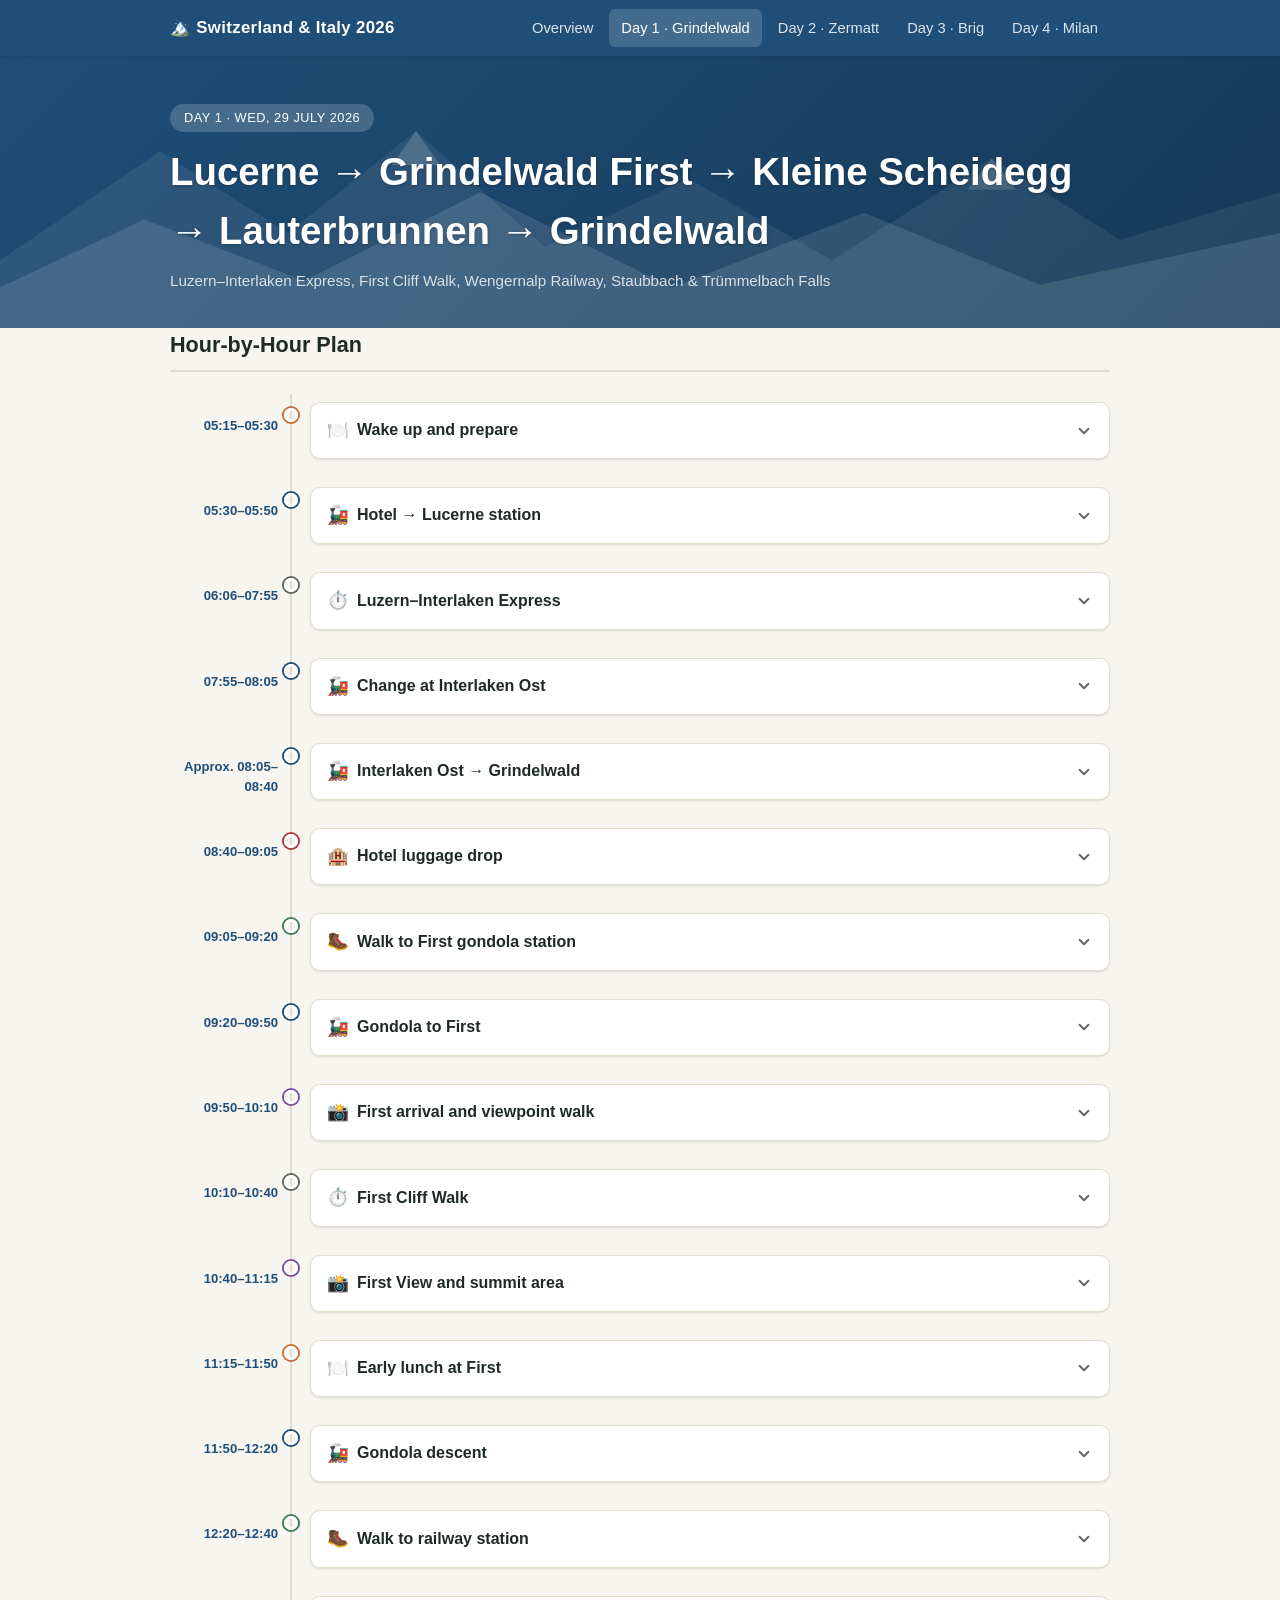
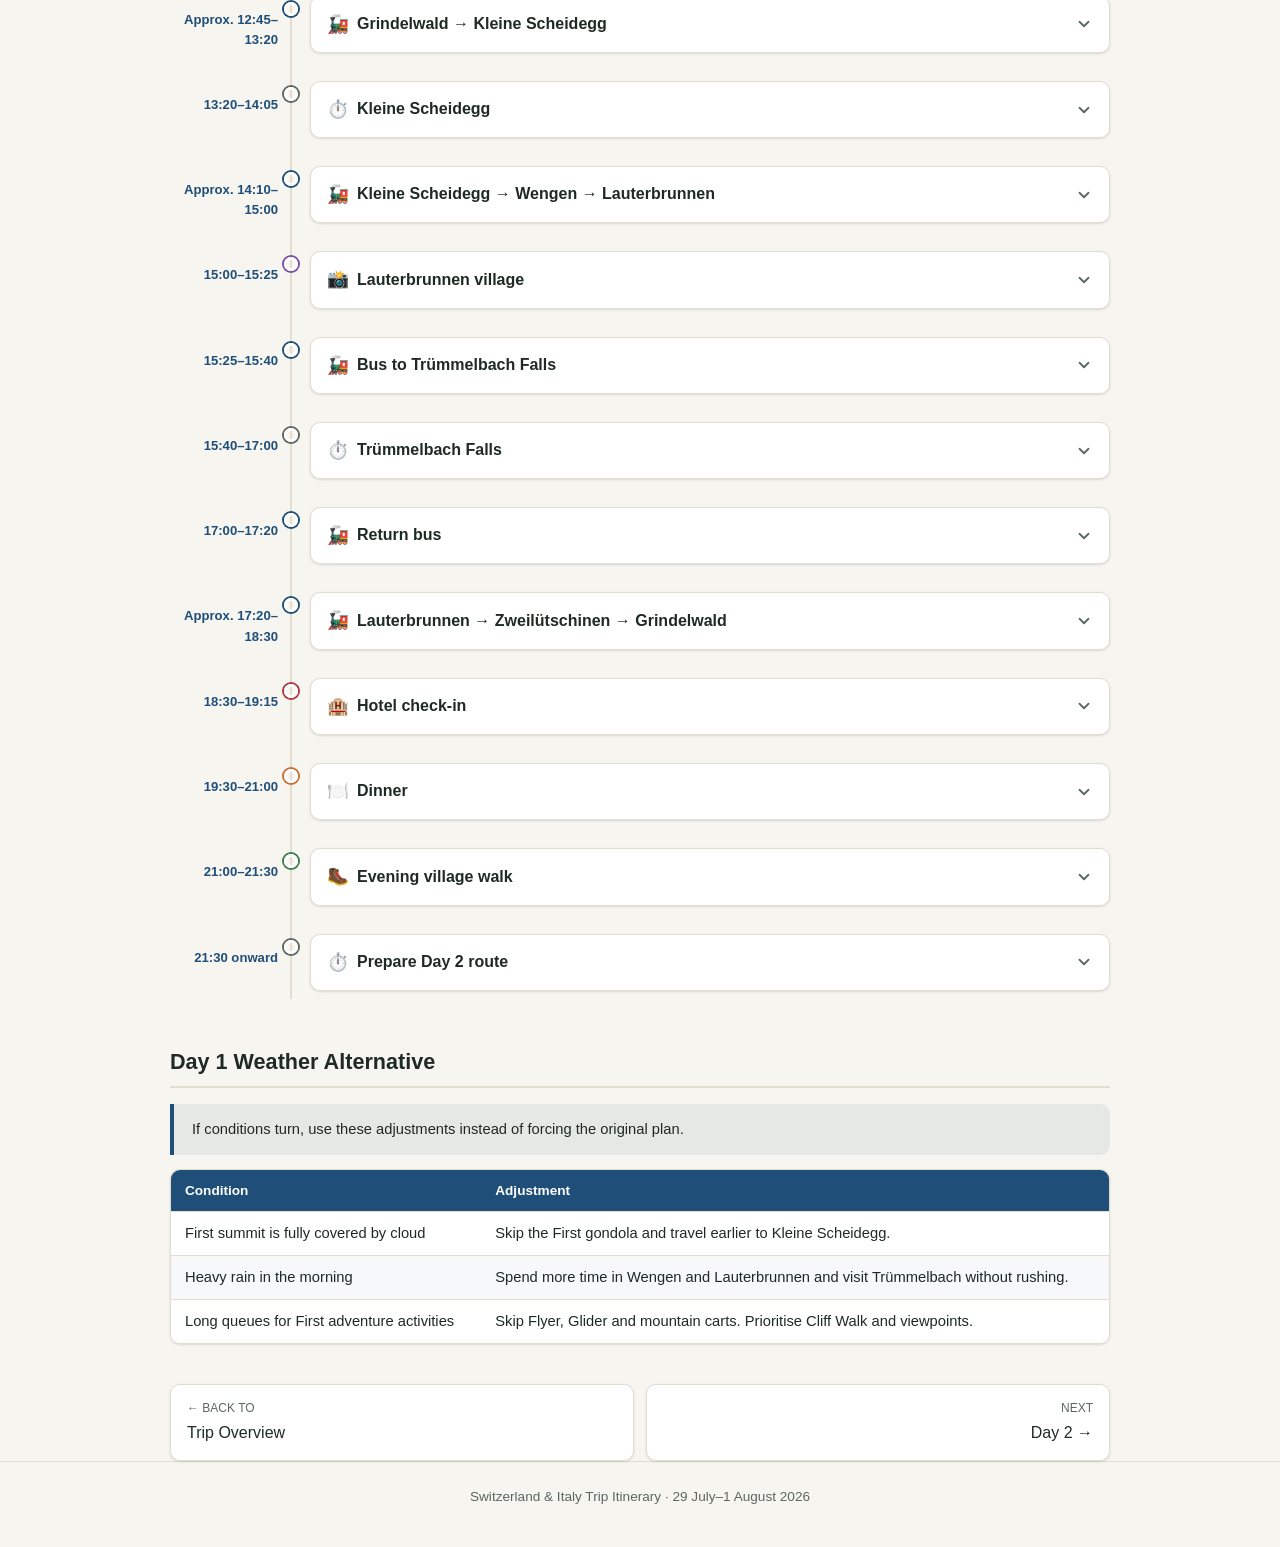
==== commit 366dafb6: "Add collapsible timeline cards, live now/next highlight, offline install Timeline cards are now nati" ====
--- a/day1.html
+++ b/day1.html
@@ -6,6 +6,9 @@
 <title>Lucerne → Grindelwald First → Kleine Scheidegg → Lauterbrunnen → Grindelwald — Switzerland &amp; Italy Trip 2026</title>
 <meta name="description" content="Day 1: Lucerne to Grindelwald via Interlaken, Grindelwald First Cliff Walk, Kleine Scheidegg and Trümmelbach Falls.">
 <link rel="icon" href="data:image/svg+xml,<svg xmlns=%22http://www.w3.org/2000/svg%22 viewBox=%220 0 100 100%22><text y=%22.9em%22 font-size=%2290%22>🏔️</text></svg>">
+<link rel="manifest" href="manifest.webmanifest">
+<link rel="apple-touch-icon" href="assets/icons/icon-192.png">
+<meta name="theme-color" content="#1f4e78">
 <link rel="stylesheet" href="assets/css/style.css">
 </head>
 <body>
@@ -42,266 +45,396 @@
 
   <section id="timeline">
     <h2>Hour-by-Hour Plan</h2>
-    <ul class="timeline">
-      <li class="timeline-item cat-food">
+    <ul class="timeline" data-date="2026-07-29">
+      <li class="timeline-item cat-food" data-start="05:15" data-end="05:30">
         <div class="t-time">05:15–05:30</div>
         <div class="t-dot"></div>
-        <div class="t-card">
-          <p class="t-title"><span class="t-icon">🍽️</span> Wake up and prepare</p>
-          <p class="t-detail">Complete final packing. Check the Grindelwald First and Kleine Scheidegg webcams, SBB connections and weather. Wear walking shoes and carry a warm layer, rain jacket, water, sunscreen and power bank.</p>
-          <p class="t-note">Ask the Lucerne hotel the previous evening for a packed breakfast.</p>
-          <a class="t-map-link" href="https://www.google.com/maps/search/?api=1&query=Lucerne%2C%20Switzerland" target="_blank" rel="noopener">&#128205; Open in Google Maps</a>
-        </div>
-      </li>
-      <li class="timeline-item cat-train">
+        <details class="t-card">
+          <summary>
+            <p class="t-title"><span class="t-live-badge t-badge-now">NOW</span><span class="t-live-badge t-badge-next">NEXT</span><span class="t-icon">🍽️</span> Wake up and prepare</p>
+            <svg class="t-chevron" viewBox="0 0 20 20" fill="none" xmlns="http://www.w3.org/2000/svg" aria-hidden="true"><path d="M5 7.5L10 12.5L15 7.5" stroke="currentColor" stroke-width="2" stroke-linecap="round" stroke-linejoin="round"/></svg>
+          </summary>
+          <div class="t-body">
+            <p class="t-detail">Complete final packing. Check the Grindelwald First and Kleine Scheidegg webcams, SBB connections and weather. Wear walking shoes and carry a warm layer, rain jacket, water, sunscreen and power bank.</p>
+            <p class="t-note">Ask the Lucerne hotel the previous evening for a packed breakfast.</p>
+            <a class="t-map-link" href="https://www.google.com/maps/search/?api=1&query=Lucerne%2C%20Switzerland" target="_blank" rel="noopener">&#128205; Open in Google Maps</a>
+          </div>
+        </details>
+      </li>
+      <li class="timeline-item cat-train" data-start="05:30" data-end="05:50">
         <div class="t-time">05:30–05:50</div>
         <div class="t-dot"></div>
-        <div class="t-card">
-          <p class="t-title"><span class="t-icon">🚂</span> Hotel → Lucerne station</p>
-          <p class="t-detail">Check out and walk or take transport to Lucerne station. Reach the station no later than 05:50.</p>
-          <p class="t-note">Eat part of the packed breakfast at the station or on the train.</p>
-          <a class="t-map-link" href="https://www.google.com/maps/search/?api=1&query=Luzern%20Hauptbahnhof%2C%20Lucerne%2C%20Switzerland" target="_blank" rel="noopener">&#128205; Open in Google Maps</a>
-        </div>
-      </li>
-      <li class="timeline-item cat-default">
+        <details class="t-card">
+          <summary>
+            <p class="t-title"><span class="t-live-badge t-badge-now">NOW</span><span class="t-live-badge t-badge-next">NEXT</span><span class="t-icon">🚂</span> Hotel → Lucerne station</p>
+            <svg class="t-chevron" viewBox="0 0 20 20" fill="none" xmlns="http://www.w3.org/2000/svg" aria-hidden="true"><path d="M5 7.5L10 12.5L15 7.5" stroke="currentColor" stroke-width="2" stroke-linecap="round" stroke-linejoin="round"/></svg>
+          </summary>
+          <div class="t-body">
+            <p class="t-detail">Check out and walk or take transport to Lucerne station. Reach the station no later than 05:50.</p>
+            <p class="t-note">Eat part of the packed breakfast at the station or on the train.</p>
+            <a class="t-map-link" href="https://www.google.com/maps/search/?api=1&query=Luzern%20Hauptbahnhof%2C%20Lucerne%2C%20Switzerland" target="_blank" rel="noopener">&#128205; Open in Google Maps</a>
+          </div>
+        </details>
+      </li>
+      <li class="timeline-item cat-default" data-start="06:06" data-end="07:55">
         <div class="t-time">06:06–07:55</div>
         <div class="t-dot"></div>
-        <div class="t-card">
-          <p class="t-title"><span class="t-icon">⏱️</span> Luzern–Interlaken Express</p>
-          <p class="t-detail">Take the direct scenic train from Lucerne to Interlaken Ost. The route passes Lake Sarnen, Lake Lungern, Brünig Pass, Meiringen and Lake Brienz.</p>
-          <p class="t-note">Sit on the right-hand side initially, although views change sides. No panoramic surcharge is required.</p>
-          <a class="t-map-link" href="https://www.google.com/maps/search/?api=1&query=Interlaken%20Ost%20railway%20station%2C%20Switzerland" target="_blank" rel="noopener">&#128205; Open in Google Maps</a>
-        </div>
-      </li>
-      <li class="timeline-item cat-train">
+        <details class="t-card">
+          <summary>
+            <p class="t-title"><span class="t-live-badge t-badge-now">NOW</span><span class="t-live-badge t-badge-next">NEXT</span><span class="t-icon">⏱️</span> Luzern–Interlaken Express</p>
+            <svg class="t-chevron" viewBox="0 0 20 20" fill="none" xmlns="http://www.w3.org/2000/svg" aria-hidden="true"><path d="M5 7.5L10 12.5L15 7.5" stroke="currentColor" stroke-width="2" stroke-linecap="round" stroke-linejoin="round"/></svg>
+          </summary>
+          <div class="t-body">
+            <p class="t-detail">Take the direct scenic train from Lucerne to Interlaken Ost. The route passes Lake Sarnen, Lake Lungern, Brünig Pass, Meiringen and Lake Brienz.</p>
+            <p class="t-note">Sit on the right-hand side initially, although views change sides. No panoramic surcharge is required.</p>
+            <a class="t-map-link" href="https://www.google.com/maps/search/?api=1&query=Interlaken%20Ost%20railway%20station%2C%20Switzerland" target="_blank" rel="noopener">&#128205; Open in Google Maps</a>
+          </div>
+        </details>
+      </li>
+      <li class="timeline-item cat-train" data-start="07:55" data-end="08:05">
         <div class="t-time">07:55–08:05</div>
         <div class="t-dot"></div>
-        <div class="t-card">
-          <p class="t-title"><span class="t-icon">🚂</span> Change at Interlaken Ost</p>
-          <p class="t-detail">Follow signs for the Bernese Oberland Railway. Do not leave the station during the short connection.</p>
-          <p class="t-note">Use station coffee or food shops only when the connection allows at least 15–20 minutes.</p>
-          <a class="t-map-link" href="https://www.google.com/maps/search/?api=1&query=Interlaken%20Ost%20railway%20station%2C%20Switzerland" target="_blank" rel="noopener">&#128205; Open in Google Maps</a>
-        </div>
-      </li>
-      <li class="timeline-item cat-train">
+        <details class="t-card">
+          <summary>
+            <p class="t-title"><span class="t-live-badge t-badge-now">NOW</span><span class="t-live-badge t-badge-next">NEXT</span><span class="t-icon">🚂</span> Change at Interlaken Ost</p>
+            <svg class="t-chevron" viewBox="0 0 20 20" fill="none" xmlns="http://www.w3.org/2000/svg" aria-hidden="true"><path d="M5 7.5L10 12.5L15 7.5" stroke="currentColor" stroke-width="2" stroke-linecap="round" stroke-linejoin="round"/></svg>
+          </summary>
+          <div class="t-body">
+            <p class="t-detail">Follow signs for the Bernese Oberland Railway. Do not leave the station during the short connection.</p>
+            <p class="t-note">Use station coffee or food shops only when the connection allows at least 15–20 minutes.</p>
+            <a class="t-map-link" href="https://www.google.com/maps/search/?api=1&query=Interlaken%20Ost%20railway%20station%2C%20Switzerland" target="_blank" rel="noopener">&#128205; Open in Google Maps</a>
+          </div>
+        </details>
+      </li>
+      <li class="timeline-item cat-train" data-start="08:05" data-end="08:40">
         <div class="t-time">Approx. 08:05–08:40</div>
         <div class="t-dot"></div>
-        <div class="t-card">
-          <p class="t-title"><span class="t-icon">🚂</span> Interlaken Ost → Grindelwald</p>
-          <p class="t-detail">Take the direct train to Grindelwald, approximately 35 minutes.</p>
-          <p class="t-note">Keep your camera accessible as the Eiger becomes visible near Grindelwald.</p>
-          <a class="t-map-link" href="https://www.google.com/maps/search/?api=1&query=Grindelwald%20railway%20station%2C%20Switzerland" target="_blank" rel="noopener">&#128205; Open in Google Maps</a>
-        </div>
-      </li>
-      <li class="timeline-item cat-hotel">
+        <details class="t-card">
+          <summary>
+            <p class="t-title"><span class="t-live-badge t-badge-now">NOW</span><span class="t-live-badge t-badge-next">NEXT</span><span class="t-icon">🚂</span> Interlaken Ost → Grindelwald</p>
+            <svg class="t-chevron" viewBox="0 0 20 20" fill="none" xmlns="http://www.w3.org/2000/svg" aria-hidden="true"><path d="M5 7.5L10 12.5L15 7.5" stroke="currentColor" stroke-width="2" stroke-linecap="round" stroke-linejoin="round"/></svg>
+          </summary>
+          <div class="t-body">
+            <p class="t-detail">Take the direct train to Grindelwald, approximately 35 minutes.</p>
+            <p class="t-note">Keep your camera accessible as the Eiger becomes visible near Grindelwald.</p>
+            <a class="t-map-link" href="https://www.google.com/maps/search/?api=1&query=Grindelwald%20railway%20station%2C%20Switzerland" target="_blank" rel="noopener">&#128205; Open in Google Maps</a>
+          </div>
+        </details>
+      </li>
+      <li class="timeline-item cat-hotel" data-start="08:40" data-end="09:05">
         <div class="t-time">08:40–09:05</div>
         <div class="t-dot"></div>
-        <div class="t-card">
-          <p class="t-title"><span class="t-icon">🏨</span> Hotel luggage drop</p>
-          <p class="t-detail">Walk to your Grindelwald hotel, leave the main suitcase and carry only a daypack. Confirm evening check-in arrangements.</p>
-          <p class="t-note">Do not wait for the room to be ready.</p>
-          <a class="t-map-link" href="https://www.google.com/maps/search/?api=1&query=Grindelwald%2C%20Switzerland" target="_blank" rel="noopener">&#128205; Open in Google Maps</a>
-        </div>
-      </li>
-      <li class="timeline-item cat-hike">
+        <details class="t-card">
+          <summary>
+            <p class="t-title"><span class="t-live-badge t-badge-now">NOW</span><span class="t-live-badge t-badge-next">NEXT</span><span class="t-icon">🏨</span> Hotel luggage drop</p>
+            <svg class="t-chevron" viewBox="0 0 20 20" fill="none" xmlns="http://www.w3.org/2000/svg" aria-hidden="true"><path d="M5 7.5L10 12.5L15 7.5" stroke="currentColor" stroke-width="2" stroke-linecap="round" stroke-linejoin="round"/></svg>
+          </summary>
+          <div class="t-body">
+            <p class="t-detail">Walk to your Grindelwald hotel, leave the main suitcase and carry only a daypack. Confirm evening check-in arrangements.</p>
+            <p class="t-note">Do not wait for the room to be ready.</p>
+            <a class="t-map-link" href="https://www.google.com/maps/search/?api=1&query=Grindelwald%2C%20Switzerland" target="_blank" rel="noopener">&#128205; Open in Google Maps</a>
+          </div>
+        </details>
+      </li>
+      <li class="timeline-item cat-hike" data-start="09:05" data-end="09:20">
         <div class="t-time">09:05–09:20</div>
         <div class="t-dot"></div>
-        <div class="t-card">
-          <p class="t-title"><span class="t-icon">🥾</span> Walk to First gondola station</p>
-          <p class="t-detail">Walk approximately 10–15 minutes along Dorfstrasse to the Grindelwald First valley station.</p>
-          <p class="t-note">A local bus is possible, but walking is normally simpler.</p>
-          <a class="t-map-link" href="https://www.google.com/maps/search/?api=1&query=Grindelwald%20First%20gondola%20valley%20station%2C%20Switzerland" target="_blank" rel="noopener">&#128205; Open in Google Maps</a>
-        </div>
-      </li>
-      <li class="timeline-item cat-train">
+        <details class="t-card">
+          <summary>
+            <p class="t-title"><span class="t-live-badge t-badge-now">NOW</span><span class="t-live-badge t-badge-next">NEXT</span><span class="t-icon">🥾</span> Walk to First gondola station</p>
+            <svg class="t-chevron" viewBox="0 0 20 20" fill="none" xmlns="http://www.w3.org/2000/svg" aria-hidden="true"><path d="M5 7.5L10 12.5L15 7.5" stroke="currentColor" stroke-width="2" stroke-linecap="round" stroke-linejoin="round"/></svg>
+          </summary>
+          <div class="t-body">
+            <p class="t-detail">Walk approximately 10–15 minutes along Dorfstrasse to the Grindelwald First valley station.</p>
+            <p class="t-note">A local bus is possible, but walking is normally simpler.</p>
+            <a class="t-map-link" href="https://www.google.com/maps/search/?api=1&query=Grindelwald%20First%20gondola%20valley%20station%2C%20Switzerland" target="_blank" rel="noopener">&#128205; Open in Google Maps</a>
+          </div>
+        </details>
+      </li>
+      <li class="timeline-item cat-train" data-start="09:20" data-end="09:50">
         <div class="t-time">09:20–09:50</div>
         <div class="t-dot"></div>
-        <div class="t-card">
-          <p class="t-title"><span class="t-icon">🚂</span> Gondola to First</p>
-          <p class="t-detail">Ride Grindelwald → Bort → Schreckfeld → First.</p>
-          <p class="t-note">Look back over Grindelwald Valley during the ascent.</p>
-          <a class="t-map-link" href="https://www.google.com/maps/search/?api=1&query=First%20cable%20car%20Grindelwald%2C%20Switzerland" target="_blank" rel="noopener">&#128205; Open in Google Maps</a>
-        </div>
-      </li>
-      <li class="timeline-item cat-view">
+        <details class="t-card">
+          <summary>
+            <p class="t-title"><span class="t-live-badge t-badge-now">NOW</span><span class="t-live-badge t-badge-next">NEXT</span><span class="t-icon">🚂</span> Gondola to First</p>
+            <svg class="t-chevron" viewBox="0 0 20 20" fill="none" xmlns="http://www.w3.org/2000/svg" aria-hidden="true"><path d="M5 7.5L10 12.5L15 7.5" stroke="currentColor" stroke-width="2" stroke-linecap="round" stroke-linejoin="round"/></svg>
+          </summary>
+          <div class="t-body">
+            <p class="t-detail">Ride Grindelwald → Bort → Schreckfeld → First.</p>
+            <p class="t-note">Look back over Grindelwald Valley during the ascent.</p>
+            <a class="t-map-link" href="https://www.google.com/maps/search/?api=1&query=First%20cable%20car%20Grindelwald%2C%20Switzerland" target="_blank" rel="noopener">&#128205; Open in Google Maps</a>
+          </div>
+        </details>
+      </li>
+      <li class="timeline-item cat-view" data-start="09:50" data-end="10:10">
         <div class="t-time">09:50–10:10</div>
         <div class="t-dot"></div>
-        <div class="t-card">
-          <p class="t-title"><span class="t-icon">📸</span> First arrival and viewpoint walk</p>
-          <p class="t-detail">Walk directly toward the cliff walk before larger crowds arrive.</p>
-          <p class="t-note">Avoid stopping at the restaurant immediately.</p>
-          <a class="t-map-link" href="https://www.google.com/maps/search/?api=1&query=First%2C%20Grindelwald%2C%20Switzerland" target="_blank" rel="noopener">&#128205; Open in Google Maps</a>
-        </div>
-      </li>
-      <li class="timeline-item cat-default">
+        <details class="t-card">
+          <summary>
+            <p class="t-title"><span class="t-live-badge t-badge-now">NOW</span><span class="t-live-badge t-badge-next">NEXT</span><span class="t-icon">📸</span> First arrival and viewpoint walk</p>
+            <svg class="t-chevron" viewBox="0 0 20 20" fill="none" xmlns="http://www.w3.org/2000/svg" aria-hidden="true"><path d="M5 7.5L10 12.5L15 7.5" stroke="currentColor" stroke-width="2" stroke-linecap="round" stroke-linejoin="round"/></svg>
+          </summary>
+          <div class="t-body">
+            <p class="t-detail">Walk directly toward the cliff walk before larger crowds arrive.</p>
+            <p class="t-note">Avoid stopping at the restaurant immediately.</p>
+            <a class="t-map-link" href="https://www.google.com/maps/search/?api=1&query=First%2C%20Grindelwald%2C%20Switzerland" target="_blank" rel="noopener">&#128205; Open in Google Maps</a>
+          </div>
+        </details>
+      </li>
+      <li class="timeline-item cat-default" data-start="10:10" data-end="10:40">
         <div class="t-time">10:10–10:40</div>
         <div class="t-dot"></div>
-        <div class="t-card">
-          <p class="t-title"><span class="t-icon">⏱️</span> First Cliff Walk</p>
-          <p class="t-detail">Complete the cliff-side walkway, suspension section and viewing platform.</p>
-          <p class="t-note">Allow additional time for photographs of the Eiger, Wetterhorn and Schreckhorn.</p>
-          <a class="t-map-link" href="https://www.google.com/maps/search/?api=1&query=First%20Cliff%20Walk%20by%20Tissot%2C%20Grindelwald%2C%20Switzerland" target="_blank" rel="noopener">&#128205; Open in Google Maps</a>
-        </div>
-      </li>
-      <li class="timeline-item cat-view">
+        <details class="t-card">
+          <summary>
+            <p class="t-title"><span class="t-live-badge t-badge-now">NOW</span><span class="t-live-badge t-badge-next">NEXT</span><span class="t-icon">⏱️</span> First Cliff Walk</p>
+            <svg class="t-chevron" viewBox="0 0 20 20" fill="none" xmlns="http://www.w3.org/2000/svg" aria-hidden="true"><path d="M5 7.5L10 12.5L15 7.5" stroke="currentColor" stroke-width="2" stroke-linecap="round" stroke-linejoin="round"/></svg>
+          </summary>
+          <div class="t-body">
+            <p class="t-detail">Complete the cliff-side walkway, suspension section and viewing platform.</p>
+            <p class="t-note">Allow additional time for photographs of the Eiger, Wetterhorn and Schreckhorn.</p>
+            <a class="t-map-link" href="https://www.google.com/maps/search/?api=1&query=First%20Cliff%20Walk%20by%20Tissot%2C%20Grindelwald%2C%20Switzerland" target="_blank" rel="noopener">&#128205; Open in Google Maps</a>
+          </div>
+        </details>
+      </li>
+      <li class="timeline-item cat-view" data-start="10:40" data-end="11:15">
         <div class="t-time">10:40–11:15</div>
         <div class="t-dot"></div>
-        <div class="t-card">
-          <p class="t-title"><span class="t-icon">📸</span> First View and summit area</p>
-          <p class="t-detail">Explore the main viewpoint and surrounding panorama. Wait briefly when clouds are moving, as peaks may reappear.</p>
-          <p class="t-note">Skip Bachalpsee because the return hike would make Lauterbrunnen too rushed.</p>
-          <a class="t-map-link" href="https://www.google.com/maps/search/?api=1&query=First%2C%20Grindelwald%2C%20Switzerland" target="_blank" rel="noopener">&#128205; Open in Google Maps</a>
-        </div>
-      </li>
-      <li class="timeline-item cat-food">
+        <details class="t-card">
+          <summary>
+            <p class="t-title"><span class="t-live-badge t-badge-now">NOW</span><span class="t-live-badge t-badge-next">NEXT</span><span class="t-icon">📸</span> First View and summit area</p>
+            <svg class="t-chevron" viewBox="0 0 20 20" fill="none" xmlns="http://www.w3.org/2000/svg" aria-hidden="true"><path d="M5 7.5L10 12.5L15 7.5" stroke="currentColor" stroke-width="2" stroke-linecap="round" stroke-linejoin="round"/></svg>
+          </summary>
+          <div class="t-body">
+            <p class="t-detail">Explore the main viewpoint and surrounding panorama. Wait briefly when clouds are moving, as peaks may reappear.</p>
+            <p class="t-note">Skip Bachalpsee because the return hike would make Lauterbrunnen too rushed.</p>
+            <a class="t-map-link" href="https://www.google.com/maps/search/?api=1&query=First%2C%20Grindelwald%2C%20Switzerland" target="_blank" rel="noopener">&#128205; Open in Google Maps</a>
+          </div>
+        </details>
+      </li>
+      <li class="timeline-item cat-food" data-start="11:15" data-end="11:50">
         <div class="t-time">11:15–11:50</div>
         <div class="t-dot"></div>
-        <div class="t-card">
-          <p class="t-title"><span class="t-icon">🍽️</span> Early lunch at First</p>
-          <p class="t-detail">Have a quick lunch or coffee at the mountain restaurant.</p>
-          <p class="t-note">Recommended: First Mountain Restaurant. Order soup, rösti, sandwich, coffee or cake.</p>
-          <a class="t-map-link" href="https://www.google.com/maps/search/?api=1&query=First%20Mountain%20Restaurant%2C%20Grindelwald%2C%20Switzerland" target="_blank" rel="noopener">&#128205; Open in Google Maps</a>
-        </div>
-      </li>
-      <li class="timeline-item cat-train">
+        <details class="t-card">
+          <summary>
+            <p class="t-title"><span class="t-live-badge t-badge-now">NOW</span><span class="t-live-badge t-badge-next">NEXT</span><span class="t-icon">🍽️</span> Early lunch at First</p>
+            <svg class="t-chevron" viewBox="0 0 20 20" fill="none" xmlns="http://www.w3.org/2000/svg" aria-hidden="true"><path d="M5 7.5L10 12.5L15 7.5" stroke="currentColor" stroke-width="2" stroke-linecap="round" stroke-linejoin="round"/></svg>
+          </summary>
+          <div class="t-body">
+            <p class="t-detail">Have a quick lunch or coffee at the mountain restaurant.</p>
+            <p class="t-note">Recommended: First Mountain Restaurant. Order soup, rösti, sandwich, coffee or cake.</p>
+            <a class="t-map-link" href="https://www.google.com/maps/search/?api=1&query=First%20Mountain%20Restaurant%2C%20Grindelwald%2C%20Switzerland" target="_blank" rel="noopener">&#128205; Open in Google Maps</a>
+          </div>
+        </details>
+      </li>
+      <li class="timeline-item cat-train" data-start="11:50" data-end="12:20">
         <div class="t-time">11:50–12:20</div>
         <div class="t-dot"></div>
-        <div class="t-card">
-          <p class="t-title"><span class="t-icon">🚂</span> Gondola descent</p>
-          <p class="t-detail">Return by gondola to Grindelwald village. Check the next Kleine Scheidegg train during the descent.</p>
-          <p class="t-note">Leave First by 12:00 at the latest.</p>
-          <a class="t-map-link" href="https://www.google.com/maps/search/?api=1&query=Grindelwald%20First%20cable%20car%2C%20Switzerland" target="_blank" rel="noopener">&#128205; Open in Google Maps</a>
-        </div>
-      </li>
-      <li class="timeline-item cat-hike">
+        <details class="t-card">
+          <summary>
+            <p class="t-title"><span class="t-live-badge t-badge-now">NOW</span><span class="t-live-badge t-badge-next">NEXT</span><span class="t-icon">🚂</span> Gondola descent</p>
+            <svg class="t-chevron" viewBox="0 0 20 20" fill="none" xmlns="http://www.w3.org/2000/svg" aria-hidden="true"><path d="M5 7.5L10 12.5L15 7.5" stroke="currentColor" stroke-width="2" stroke-linecap="round" stroke-linejoin="round"/></svg>
+          </summary>
+          <div class="t-body">
+            <p class="t-detail">Return by gondola to Grindelwald village. Check the next Kleine Scheidegg train during the descent.</p>
+            <p class="t-note">Leave First by 12:00 at the latest.</p>
+            <a class="t-map-link" href="https://www.google.com/maps/search/?api=1&query=Grindelwald%20First%20cable%20car%2C%20Switzerland" target="_blank" rel="noopener">&#128205; Open in Google Maps</a>
+          </div>
+        </details>
+      </li>
+      <li class="timeline-item cat-hike" data-start="12:20" data-end="12:40">
         <div class="t-time">12:20–12:40</div>
         <div class="t-dot"></div>
-        <div class="t-card">
-          <p class="t-title"><span class="t-icon">🥾</span> Walk to railway station</p>
-          <p class="t-detail">Walk directly from the First gondola station to Grindelwald railway station.</p>
-          <p class="t-note">Buy water or a snack only if time permits.</p>
-          <a class="t-map-link" href="https://www.google.com/maps/search/?api=1&query=Grindelwald%20railway%20station%2C%20Switzerland" target="_blank" rel="noopener">&#128205; Open in Google Maps</a>
-        </div>
-      </li>
-      <li class="timeline-item cat-train">
+        <details class="t-card">
+          <summary>
+            <p class="t-title"><span class="t-live-badge t-badge-now">NOW</span><span class="t-live-badge t-badge-next">NEXT</span><span class="t-icon">🥾</span> Walk to railway station</p>
+            <svg class="t-chevron" viewBox="0 0 20 20" fill="none" xmlns="http://www.w3.org/2000/svg" aria-hidden="true"><path d="M5 7.5L10 12.5L15 7.5" stroke="currentColor" stroke-width="2" stroke-linecap="round" stroke-linejoin="round"/></svg>
+          </summary>
+          <div class="t-body">
+            <p class="t-detail">Walk directly from the First gondola station to Grindelwald railway station.</p>
+            <p class="t-note">Buy water or a snack only if time permits.</p>
+            <a class="t-map-link" href="https://www.google.com/maps/search/?api=1&query=Grindelwald%20railway%20station%2C%20Switzerland" target="_blank" rel="noopener">&#128205; Open in Google Maps</a>
+          </div>
+        </details>
+      </li>
+      <li class="timeline-item cat-train" data-start="12:45" data-end="13:20">
         <div class="t-time">Approx. 12:45–13:20</div>
         <div class="t-dot"></div>
-        <div class="t-card">
-          <p class="t-title"><span class="t-icon">🚂</span> Grindelwald → Kleine Scheidegg</p>
-          <p class="t-detail">Take the Wengernalp Railway up beneath the Eiger.</p>
-          <p class="t-note">Sit near a window and keep your camera ready.</p>
-          <a class="t-map-link" href="https://www.google.com/maps/search/?api=1&query=Kleine%20Scheidegg%2C%20Switzerland" target="_blank" rel="noopener">&#128205; Open in Google Maps</a>
-        </div>
-      </li>
-      <li class="timeline-item cat-default">
+        <details class="t-card">
+          <summary>
+            <p class="t-title"><span class="t-live-badge t-badge-now">NOW</span><span class="t-live-badge t-badge-next">NEXT</span><span class="t-icon">🚂</span> Grindelwald → Kleine Scheidegg</p>
+            <svg class="t-chevron" viewBox="0 0 20 20" fill="none" xmlns="http://www.w3.org/2000/svg" aria-hidden="true"><path d="M5 7.5L10 12.5L15 7.5" stroke="currentColor" stroke-width="2" stroke-linecap="round" stroke-linejoin="round"/></svg>
+          </summary>
+          <div class="t-body">
+            <p class="t-detail">Take the Wengernalp Railway up beneath the Eiger.</p>
+            <p class="t-note">Sit near a window and keep your camera ready.</p>
+            <a class="t-map-link" href="https://www.google.com/maps/search/?api=1&query=Kleine%20Scheidegg%2C%20Switzerland" target="_blank" rel="noopener">&#128205; Open in Google Maps</a>
+          </div>
+        </details>
+      </li>
+      <li class="timeline-item cat-default" data-start="13:20" data-end="14:05">
         <div class="t-time">13:20–14:05</div>
         <div class="t-dot"></div>
-        <div class="t-card">
-          <p class="t-title"><span class="t-icon">⏱️</span> Kleine Scheidegg</p>
-          <p class="t-detail">Walk around the station, photograph the Eiger north face and views toward Mönch and Jungfrau.</p>
-          <p class="t-note">Backup snack: Bergrestaurant Kleine Scheidegg or Restaurant Eigernordwand.</p>
-          <a class="t-map-link" href="https://www.google.com/maps/search/?api=1&query=Kleine%20Scheidegg%2C%20Switzerland" target="_blank" rel="noopener">&#128205; Open in Google Maps</a>
-        </div>
-      </li>
-      <li class="timeline-item cat-train">
+        <details class="t-card">
+          <summary>
+            <p class="t-title"><span class="t-live-badge t-badge-now">NOW</span><span class="t-live-badge t-badge-next">NEXT</span><span class="t-icon">⏱️</span> Kleine Scheidegg</p>
+            <svg class="t-chevron" viewBox="0 0 20 20" fill="none" xmlns="http://www.w3.org/2000/svg" aria-hidden="true"><path d="M5 7.5L10 12.5L15 7.5" stroke="currentColor" stroke-width="2" stroke-linecap="round" stroke-linejoin="round"/></svg>
+          </summary>
+          <div class="t-body">
+            <p class="t-detail">Walk around the station, photograph the Eiger north face and views toward Mönch and Jungfrau.</p>
+            <p class="t-note">Backup snack: Bergrestaurant Kleine Scheidegg or Restaurant Eigernordwand.</p>
+            <a class="t-map-link" href="https://www.google.com/maps/search/?api=1&query=Kleine%20Scheidegg%2C%20Switzerland" target="_blank" rel="noopener">&#128205; Open in Google Maps</a>
+          </div>
+        </details>
+      </li>
+      <li class="timeline-item cat-train" data-start="14:10" data-end="15:00">
         <div class="t-time">Approx. 14:10–15:00</div>
         <div class="t-dot"></div>
-        <div class="t-card">
-          <p class="t-title"><span class="t-icon">🚂</span> Kleine Scheidegg → Wengen → Lauterbrunnen</p>
-          <p class="t-detail">Take the scenic cogwheel train downhill. Remain on the train through Wengen unless a change is required.</p>
-          <p class="t-note">Look down toward Lauterbrunnen Valley and its waterfalls.</p>
-          <a class="t-map-link" href="https://www.google.com/maps/search/?api=1&query=Lauterbrunnen%20railway%20station%2C%20Switzerland" target="_blank" rel="noopener">&#128205; Open in Google Maps</a>
-        </div>
-      </li>
-      <li class="timeline-item cat-view">
+        <details class="t-card">
+          <summary>
+            <p class="t-title"><span class="t-live-badge t-badge-now">NOW</span><span class="t-live-badge t-badge-next">NEXT</span><span class="t-icon">🚂</span> Kleine Scheidegg → Wengen → Lauterbrunnen</p>
+            <svg class="t-chevron" viewBox="0 0 20 20" fill="none" xmlns="http://www.w3.org/2000/svg" aria-hidden="true"><path d="M5 7.5L10 12.5L15 7.5" stroke="currentColor" stroke-width="2" stroke-linecap="round" stroke-linejoin="round"/></svg>
+          </summary>
+          <div class="t-body">
+            <p class="t-detail">Take the scenic cogwheel train downhill. Remain on the train through Wengen unless a change is required.</p>
+            <p class="t-note">Look down toward Lauterbrunnen Valley and its waterfalls.</p>
+            <a class="t-map-link" href="https://www.google.com/maps/search/?api=1&query=Lauterbrunnen%20railway%20station%2C%20Switzerland" target="_blank" rel="noopener">&#128205; Open in Google Maps</a>
+          </div>
+        </details>
+      </li>
+      <li class="timeline-item cat-view" data-start="15:00" data-end="15:25">
         <div class="t-time">15:00–15:25</div>
         <div class="t-dot"></div>
-        <div class="t-card">
-          <p class="t-title"><span class="t-icon">📸</span> Lauterbrunnen village</p>
-          <p class="t-detail">Walk from the station through the village toward Staubbach Falls. Photograph the waterfall, chalets and cliff walls.</p>
-          <p class="t-note">Do not climb behind Staubbach Falls because Trümmelbach is the priority.</p>
-          <a class="t-map-link" href="https://www.google.com/maps/search/?api=1&query=Staubbach%20Falls%2C%20Lauterbrunnen%2C%20Switzerland" target="_blank" rel="noopener">&#128205; Open in Google Maps</a>
-        </div>
-      </li>
-      <li class="timeline-item cat-train">
+        <details class="t-card">
+          <summary>
+            <p class="t-title"><span class="t-live-badge t-badge-now">NOW</span><span class="t-live-badge t-badge-next">NEXT</span><span class="t-icon">📸</span> Lauterbrunnen village</p>
+            <svg class="t-chevron" viewBox="0 0 20 20" fill="none" xmlns="http://www.w3.org/2000/svg" aria-hidden="true"><path d="M5 7.5L10 12.5L15 7.5" stroke="currentColor" stroke-width="2" stroke-linecap="round" stroke-linejoin="round"/></svg>
+          </summary>
+          <div class="t-body">
+            <p class="t-detail">Walk from the station through the village toward Staubbach Falls. Photograph the waterfall, chalets and cliff walls.</p>
+            <p class="t-note">Do not climb behind Staubbach Falls because Trümmelbach is the priority.</p>
+            <a class="t-map-link" href="https://www.google.com/maps/search/?api=1&query=Staubbach%20Falls%2C%20Lauterbrunnen%2C%20Switzerland" target="_blank" rel="noopener">&#128205; Open in Google Maps</a>
+          </div>
+        </details>
+      </li>
+      <li class="timeline-item cat-train" data-start="15:25" data-end="15:40">
         <div class="t-time">15:25–15:40</div>
         <div class="t-dot"></div>
-        <div class="t-card">
-          <p class="t-title"><span class="t-icon">🚂</span> Bus to Trümmelbach Falls</p>
-          <p class="t-detail">Take Bus 141 toward Stechelberg and get off at Trümmelbachfälle.</p>
-          <p class="t-note">Keep your pass or bus ticket ready.</p>
-          <a class="t-map-link" href="https://www.google.com/maps/search/?api=1&query=Tr%C3%BCmmelbachf%C3%A4lle%20bus%20stop%2C%20Switzerland" target="_blank" rel="noopener">&#128205; Open in Google Maps</a>
-        </div>
-      </li>
-      <li class="timeline-item cat-default">
+        <details class="t-card">
+          <summary>
+            <p class="t-title"><span class="t-live-badge t-badge-now">NOW</span><span class="t-live-badge t-badge-next">NEXT</span><span class="t-icon">🚂</span> Bus to Trümmelbach Falls</p>
+            <svg class="t-chevron" viewBox="0 0 20 20" fill="none" xmlns="http://www.w3.org/2000/svg" aria-hidden="true"><path d="M5 7.5L10 12.5L15 7.5" stroke="currentColor" stroke-width="2" stroke-linecap="round" stroke-linejoin="round"/></svg>
+          </summary>
+          <div class="t-body">
+            <p class="t-detail">Take Bus 141 toward Stechelberg and get off at Trümmelbachfälle.</p>
+            <p class="t-note">Keep your pass or bus ticket ready.</p>
+            <a class="t-map-link" href="https://www.google.com/maps/search/?api=1&query=Tr%C3%BCmmelbachf%C3%A4lle%20bus%20stop%2C%20Switzerland" target="_blank" rel="noopener">&#128205; Open in Google Maps</a>
+          </div>
+        </details>
+      </li>
+      <li class="timeline-item cat-default" data-start="15:40" data-end="17:00">
         <div class="t-time">15:40–17:00</div>
         <div class="t-dot"></div>
-        <div class="t-card">
-          <p class="t-title"><span class="t-icon">⏱️</span> Trümmelbach Falls</p>
-          <p class="t-detail">Allow 75–80 minutes for the lift, internal galleries and lower sections. Walk carefully because surfaces are wet.</p>
-          <p class="t-note">Wear shoes with good grip. Admission is usually separate from standard rail passes.</p>
-          <a class="t-map-link" href="https://www.google.com/maps/search/?api=1&query=Tr%C3%BCmmelbach%20Falls%2C%20Switzerland" target="_blank" rel="noopener">&#128205; Open in Google Maps</a>
-        </div>
-      </li>
-      <li class="timeline-item cat-train">
+        <details class="t-card">
+          <summary>
+            <p class="t-title"><span class="t-live-badge t-badge-now">NOW</span><span class="t-live-badge t-badge-next">NEXT</span><span class="t-icon">⏱️</span> Trümmelbach Falls</p>
+            <svg class="t-chevron" viewBox="0 0 20 20" fill="none" xmlns="http://www.w3.org/2000/svg" aria-hidden="true"><path d="M5 7.5L10 12.5L15 7.5" stroke="currentColor" stroke-width="2" stroke-linecap="round" stroke-linejoin="round"/></svg>
+          </summary>
+          <div class="t-body">
+            <p class="t-detail">Allow 75–80 minutes for the lift, internal galleries and lower sections. Walk carefully because surfaces are wet.</p>
+            <p class="t-note">Wear shoes with good grip. Admission is usually separate from standard rail passes.</p>
+            <a class="t-map-link" href="https://www.google.com/maps/search/?api=1&query=Tr%C3%BCmmelbach%20Falls%2C%20Switzerland" target="_blank" rel="noopener">&#128205; Open in Google Maps</a>
+          </div>
+        </details>
+      </li>
+      <li class="timeline-item cat-train" data-start="17:00" data-end="17:20">
         <div class="t-time">17:00–17:20</div>
         <div class="t-dot"></div>
-        <div class="t-card">
-          <p class="t-title"><span class="t-icon">🚂</span> Return bus</p>
-          <p class="t-detail">Take Bus 141 back to Lauterbrunnen station.</p>
-          <p class="t-note">Leave the falls by approximately 17:05.</p>
-          <a class="t-map-link" href="https://www.google.com/maps/search/?api=1&query=Lauterbrunnen%20railway%20station%2C%20Switzerland" target="_blank" rel="noopener">&#128205; Open in Google Maps</a>
-        </div>
-      </li>
-      <li class="timeline-item cat-train">
+        <details class="t-card">
+          <summary>
+            <p class="t-title"><span class="t-live-badge t-badge-now">NOW</span><span class="t-live-badge t-badge-next">NEXT</span><span class="t-icon">🚂</span> Return bus</p>
+            <svg class="t-chevron" viewBox="0 0 20 20" fill="none" xmlns="http://www.w3.org/2000/svg" aria-hidden="true"><path d="M5 7.5L10 12.5L15 7.5" stroke="currentColor" stroke-width="2" stroke-linecap="round" stroke-linejoin="round"/></svg>
+          </summary>
+          <div class="t-body">
+            <p class="t-detail">Take Bus 141 back to Lauterbrunnen station.</p>
+            <p class="t-note">Leave the falls by approximately 17:05.</p>
+            <a class="t-map-link" href="https://www.google.com/maps/search/?api=1&query=Lauterbrunnen%20railway%20station%2C%20Switzerland" target="_blank" rel="noopener">&#128205; Open in Google Maps</a>
+          </div>
+        </details>
+      </li>
+      <li class="timeline-item cat-train" data-start="17:20" data-end="18:30">
         <div class="t-time">Approx. 17:20–18:30</div>
         <div class="t-dot"></div>
-        <div class="t-card">
-          <p class="t-title"><span class="t-icon">🚂</span> Lauterbrunnen → Zweilütschinen → Grindelwald</p>
-          <p class="t-detail">Travel back to Grindelwald, changing at Zweilütschinen when required.</p>
-          <p class="t-note">Check the train destination carefully because services divide toward different valleys.</p>
-          <a class="t-map-link" href="https://www.google.com/maps/search/?api=1&query=Grindelwald%20railway%20station%2C%20Switzerland" target="_blank" rel="noopener">&#128205; Open in Google Maps</a>
-        </div>
-      </li>
-      <li class="timeline-item cat-hotel">
+        <details class="t-card">
+          <summary>
+            <p class="t-title"><span class="t-live-badge t-badge-now">NOW</span><span class="t-live-badge t-badge-next">NEXT</span><span class="t-icon">🚂</span> Lauterbrunnen → Zweilütschinen → Grindelwald</p>
+            <svg class="t-chevron" viewBox="0 0 20 20" fill="none" xmlns="http://www.w3.org/2000/svg" aria-hidden="true"><path d="M5 7.5L10 12.5L15 7.5" stroke="currentColor" stroke-width="2" stroke-linecap="round" stroke-linejoin="round"/></svg>
+          </summary>
+          <div class="t-body">
+            <p class="t-detail">Travel back to Grindelwald, changing at Zweilütschinen when required.</p>
+            <p class="t-note">Check the train destination carefully because services divide toward different valleys.</p>
+            <a class="t-map-link" href="https://www.google.com/maps/search/?api=1&query=Grindelwald%20railway%20station%2C%20Switzerland" target="_blank" rel="noopener">&#128205; Open in Google Maps</a>
+          </div>
+        </details>
+      </li>
+      <li class="timeline-item cat-hotel" data-start="18:30" data-end="19:15">
         <div class="t-time">18:30–19:15</div>
         <div class="t-dot"></div>
-        <div class="t-card">
-          <p class="t-title"><span class="t-icon">🏨</span> Hotel check-in</p>
-          <p class="t-detail">Check in, collect luggage, shower and change.</p>
-          <p class="t-note">Keep the break short so you can still enjoy the evening.</p>
-          <a class="t-map-link" href="https://www.google.com/maps/search/?api=1&query=Grindelwald%2C%20Switzerland" target="_blank" rel="noopener">&#128205; Open in Google Maps</a>
-        </div>
-      </li>
-      <li class="timeline-item cat-food">
+        <details class="t-card">
+          <summary>
+            <p class="t-title"><span class="t-live-badge t-badge-now">NOW</span><span class="t-live-badge t-badge-next">NEXT</span><span class="t-icon">🏨</span> Hotel check-in</p>
+            <svg class="t-chevron" viewBox="0 0 20 20" fill="none" xmlns="http://www.w3.org/2000/svg" aria-hidden="true"><path d="M5 7.5L10 12.5L15 7.5" stroke="currentColor" stroke-width="2" stroke-linecap="round" stroke-linejoin="round"/></svg>
+          </summary>
+          <div class="t-body">
+            <p class="t-detail">Check in, collect luggage, shower and change.</p>
+            <p class="t-note">Keep the break short so you can still enjoy the evening.</p>
+            <a class="t-map-link" href="https://www.google.com/maps/search/?api=1&query=Grindelwald%2C%20Switzerland" target="_blank" rel="noopener">&#128205; Open in Google Maps</a>
+          </div>
+        </details>
+      </li>
+      <li class="timeline-item cat-food" data-start="19:30" data-end="21:00">
         <div class="t-time">19:30–21:00</div>
         <div class="t-dot"></div>
-        <div class="t-card">
-          <p class="t-title"><span class="t-icon">🍽️</span> Dinner</p>
-          <p class="t-detail">Have a relaxed dinner in central Grindelwald.</p>
-          <p class="t-note">Recommended: Barry's Restaurant, Bar &amp; Lounge. Reserve around 19:30. Try Swiss dishes, grilled meat or rösti.</p>
-          <a class="t-map-link" href="https://www.google.com/maps/search/?api=1&query=Barry%27s%20Restaurant%2C%20Bar%20%26%20Lounge%2C%20Grindelwald%2C%20Switzerland" target="_blank" rel="noopener">&#128205; Open in Google Maps</a>
-        </div>
-      </li>
-      <li class="timeline-item cat-hike">
+        <details class="t-card">
+          <summary>
+            <p class="t-title"><span class="t-live-badge t-badge-now">NOW</span><span class="t-live-badge t-badge-next">NEXT</span><span class="t-icon">🍽️</span> Dinner</p>
+            <svg class="t-chevron" viewBox="0 0 20 20" fill="none" xmlns="http://www.w3.org/2000/svg" aria-hidden="true"><path d="M5 7.5L10 12.5L15 7.5" stroke="currentColor" stroke-width="2" stroke-linecap="round" stroke-linejoin="round"/></svg>
+          </summary>
+          <div class="t-body">
+            <p class="t-detail">Have a relaxed dinner in central Grindelwald.</p>
+            <p class="t-note">Recommended: Barry's Restaurant, Bar &amp; Lounge. Reserve around 19:30. Try Swiss dishes, grilled meat or rösti.</p>
+            <a class="t-map-link" href="https://www.google.com/maps/search/?api=1&query=Barry%27s%20Restaurant%2C%20Bar%20%26%20Lounge%2C%20Grindelwald%2C%20Switzerland" target="_blank" rel="noopener">&#128205; Open in Google Maps</a>
+          </div>
+        </details>
+      </li>
+      <li class="timeline-item cat-hike" data-start="21:00" data-end="21:30">
         <div class="t-time">21:00–21:30</div>
         <div class="t-dot"></div>
-        <div class="t-card">
-          <p class="t-title"><span class="t-icon">🥾</span> Evening village walk</p>
-          <p class="t-detail">Walk along Dorfstrasse and look for sunset or evening light on the Eiger.</p>
-          <p class="t-note">Buy water, fruit and snacks for the next morning.</p>
-          <a class="t-map-link" href="https://www.google.com/maps/search/?api=1&query=Dorfstrasse%2C%20Grindelwald%2C%20Switzerland" target="_blank" rel="noopener">&#128205; Open in Google Maps</a>
-        </div>
-      </li>
-      <li class="timeline-item cat-default">
+        <details class="t-card">
+          <summary>
+            <p class="t-title"><span class="t-live-badge t-badge-now">NOW</span><span class="t-live-badge t-badge-next">NEXT</span><span class="t-icon">🥾</span> Evening village walk</p>
+            <svg class="t-chevron" viewBox="0 0 20 20" fill="none" xmlns="http://www.w3.org/2000/svg" aria-hidden="true"><path d="M5 7.5L10 12.5L15 7.5" stroke="currentColor" stroke-width="2" stroke-linecap="round" stroke-linejoin="round"/></svg>
+          </summary>
+          <div class="t-body">
+            <p class="t-detail">Walk along Dorfstrasse and look for sunset or evening light on the Eiger.</p>
+            <p class="t-note">Buy water, fruit and snacks for the next morning.</p>
+            <a class="t-map-link" href="https://www.google.com/maps/search/?api=1&query=Dorfstrasse%2C%20Grindelwald%2C%20Switzerland" target="_blank" rel="noopener">&#128205; Open in Google Maps</a>
+          </div>
+        </details>
+      </li>
+      <li class="timeline-item cat-default" data-start="21:30" data-end="23:59">
         <div class="t-time">21:30 onward</div>
         <div class="t-dot"></div>
-        <div class="t-card">
-          <p class="t-title"><span class="t-icon">⏱️</span> Prepare Day 2 route</p>
-          <p class="t-detail">Search in SBB: Grindelwald → Zermatt via Kandersteg. Pack most of your luggage.</p>
-          <p class="t-note">Entering “via Kandersteg” prevents the app from routing you through the faster base tunnel.</p>
-          <a class="t-map-link" href="https://www.google.com/maps/search/?api=1&query=Grindelwald%2C%20Switzerland" target="_blank" rel="noopener">&#128205; Open in Google Maps</a>
-        </div>
+        <details class="t-card">
+          <summary>
+            <p class="t-title"><span class="t-live-badge t-badge-now">NOW</span><span class="t-live-badge t-badge-next">NEXT</span><span class="t-icon">⏱️</span> Prepare Day 2 route</p>
+            <svg class="t-chevron" viewBox="0 0 20 20" fill="none" xmlns="http://www.w3.org/2000/svg" aria-hidden="true"><path d="M5 7.5L10 12.5L15 7.5" stroke="currentColor" stroke-width="2" stroke-linecap="round" stroke-linejoin="round"/></svg>
+          </summary>
+          <div class="t-body">
+            <p class="t-detail">Search in SBB: Grindelwald → Zermatt via Kandersteg. Pack most of your luggage.</p>
+            <p class="t-note">Entering “via Kandersteg” prevents the app from routing you through the faster base tunnel.</p>
+            <a class="t-map-link" href="https://www.google.com/maps/search/?api=1&query=Grindelwald%2C%20Switzerland" target="_blank" rel="noopener">&#128205; Open in Google Maps</a>
+          </div>
+        </details>
       </li>
     </ul>
   </section>
--- a/assets/css/style.css
+++ b/assets/css/style.css
@@ -255,6 +255,27 @@
   font-size: 0.85rem;
 }
 
+.day-card.day-card-today {
+  border-color: var(--color-hike);
+  box-shadow: 0 0 0 3px rgba(63, 125, 79, 0.18), var(--shadow);
+}
+
+.day-card .today-badge {
+  display: none;
+  align-self: flex-start;
+  background: var(--color-hike);
+  color: #fff;
+  font-size: 0.68rem;
+  font-weight: 700;
+  letter-spacing: 0.05em;
+  padding: 2px 8px;
+  border-radius: 999px;
+}
+
+.day-card.day-card-today .today-badge {
+  display: inline-block;
+}
+
 .day-card .day-overnight::before {
   content: "🏨 ";
 }
@@ -350,20 +371,45 @@
   border: 1px solid var(--color-border);
   border-radius: var(--radius);
   box-shadow: var(--shadow);
+  margin-left: 16px;
+}
+
+.t-card summary {
   padding: 14px 16px;
-  margin-left: 16px;
-}
+  cursor: pointer;
+  list-style: none;
+  display: flex;
+  align-items: center;
+  justify-content: space-between;
+  gap: 10px;
+}
+
+.t-card summary::-webkit-details-marker { display: none; }
 
 .t-card .t-title {
   font-weight: 700;
   font-size: 1rem;
-  margin: 0 0 6px;
+  margin: 0;
   display: flex;
   align-items: center;
   gap: 8px;
 }
 
 .t-card .t-icon { font-size: 1.1rem; }
+
+.t-card .t-chevron {
+  flex: none;
+  width: 18px;
+  height: 18px;
+  color: var(--color-muted);
+  transition: transform 0.15s ease;
+}
+
+.t-card[open] .t-chevron { transform: rotate(180deg); }
+
+.t-card .t-body {
+  padding: 0 16px 14px;
+}
 
 .t-card .t-detail {
   margin: 0 0 8px;
@@ -405,12 +451,52 @@
   opacity: 1;
 }
 
+/* ---------- Live now/next highlight ---------- */
+.timeline-item .t-live-badge {
+  display: none;
+  font-size: 0.68rem;
+  font-weight: 700;
+  letter-spacing: 0.05em;
+  padding: 2px 8px;
+  border-radius: 999px;
+  margin-right: 6px;
+  vertical-align: middle;
+}
+
+.timeline-item.t-now .t-card {
+  border-color: var(--color-hike);
+  box-shadow: 0 0 0 3px rgba(63, 125, 79, 0.18), var(--shadow);
+}
+
+.timeline-item.t-now .t-dot {
+  box-shadow: 0 0 0 2px var(--color-hike), 0 0 0 5px rgba(63, 125, 79, 0.25);
+}
+
+.timeline-item.t-now .t-badge-now {
+  display: inline-block;
+  background: var(--color-hike);
+  color: #fff;
+}
+
+.timeline-item.t-next-up .t-card {
+  border-color: var(--color-accent);
+  box-shadow: 0 0 0 3px rgba(201, 111, 52, 0.16), var(--shadow);
+}
+
+.timeline-item.t-next-up .t-badge-next {
+  display: inline-block;
+  background: var(--color-accent);
+  color: #fff;
+}
+
 @media (max-width: 640px) {
   .timeline::before { left: 54px; }
   .timeline-item { grid-template-columns: 54px 1fr; gap: 10px; }
   .timeline-item .t-dot { left: 60px; }
   .timeline-item .t-time { font-size: 0.72rem; }
-  .t-card { margin-left: 10px; padding: 12px; }
+  .t-card { margin-left: 10px; }
+  .t-card summary { padding: 12px; }
+  .t-card .t-body { padding: 0 12px 12px; }
 }
 
 /* ---------- Callout boxes ---------- */
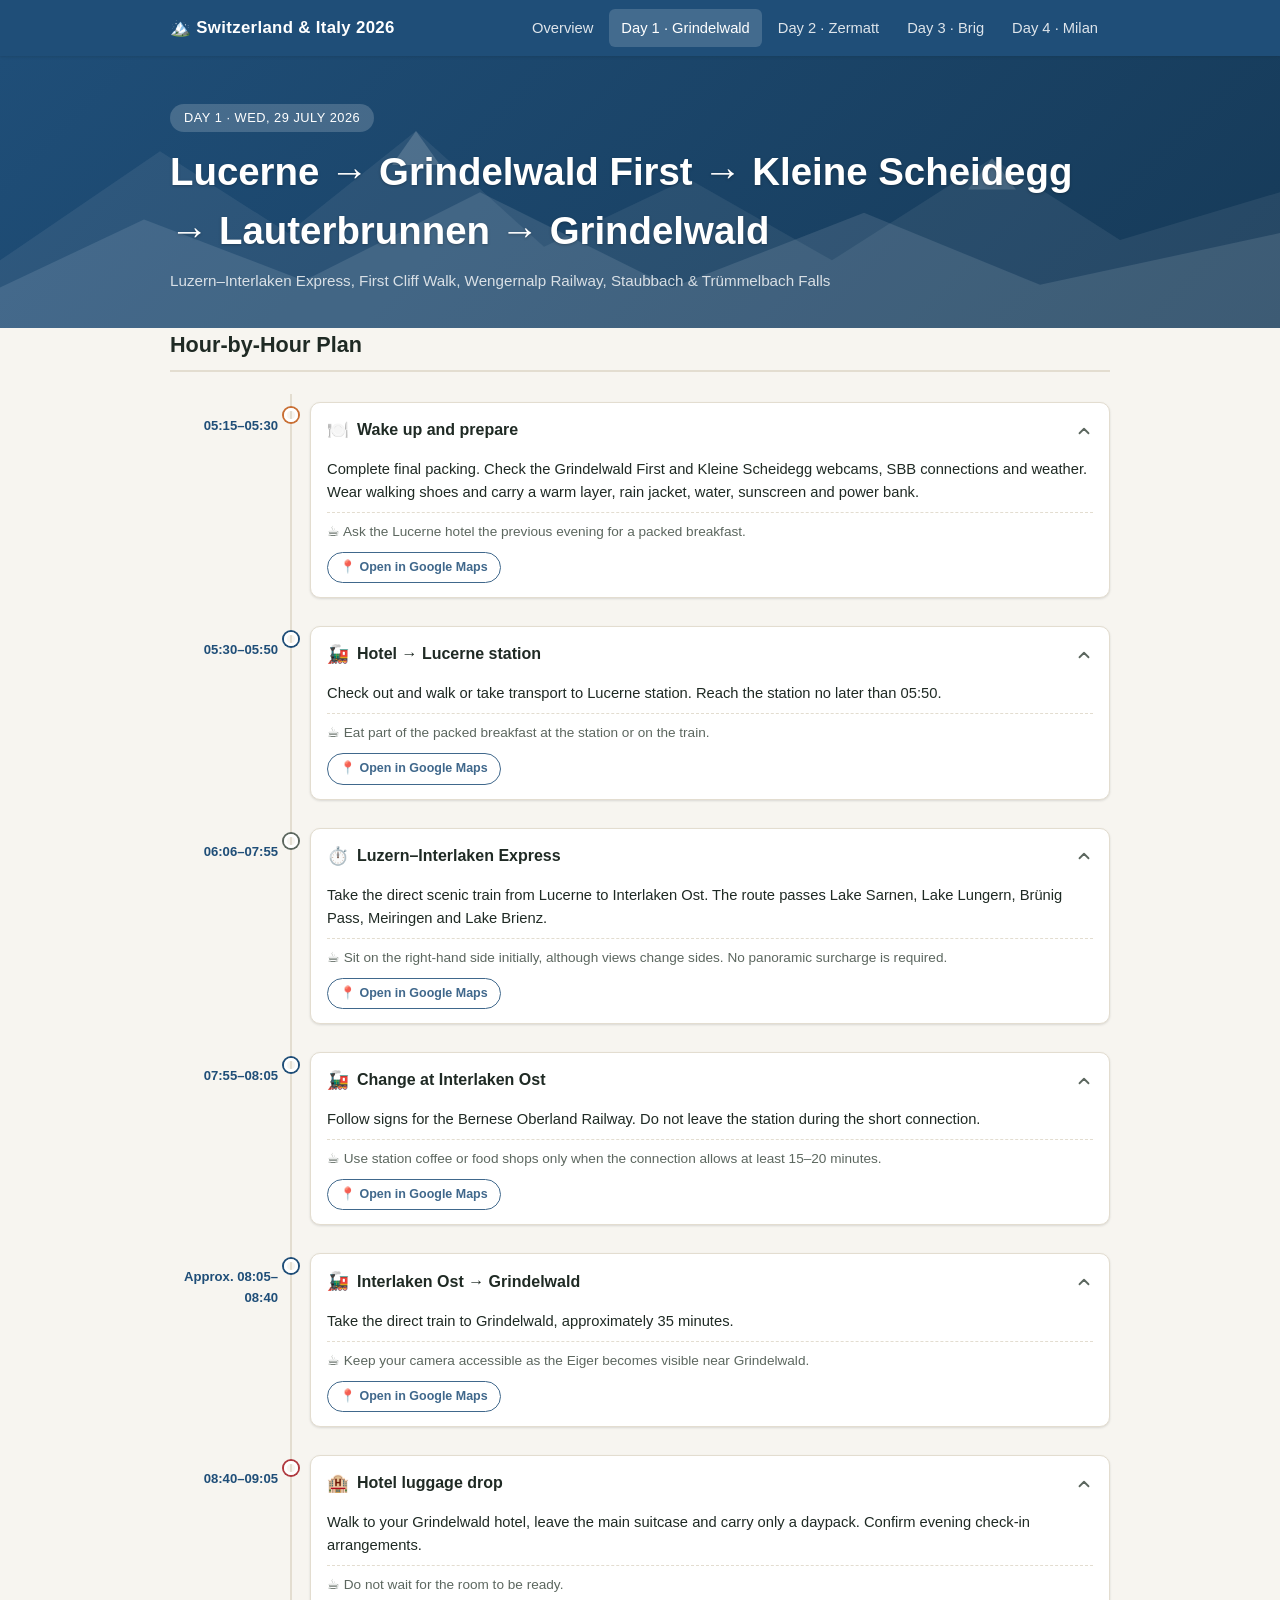
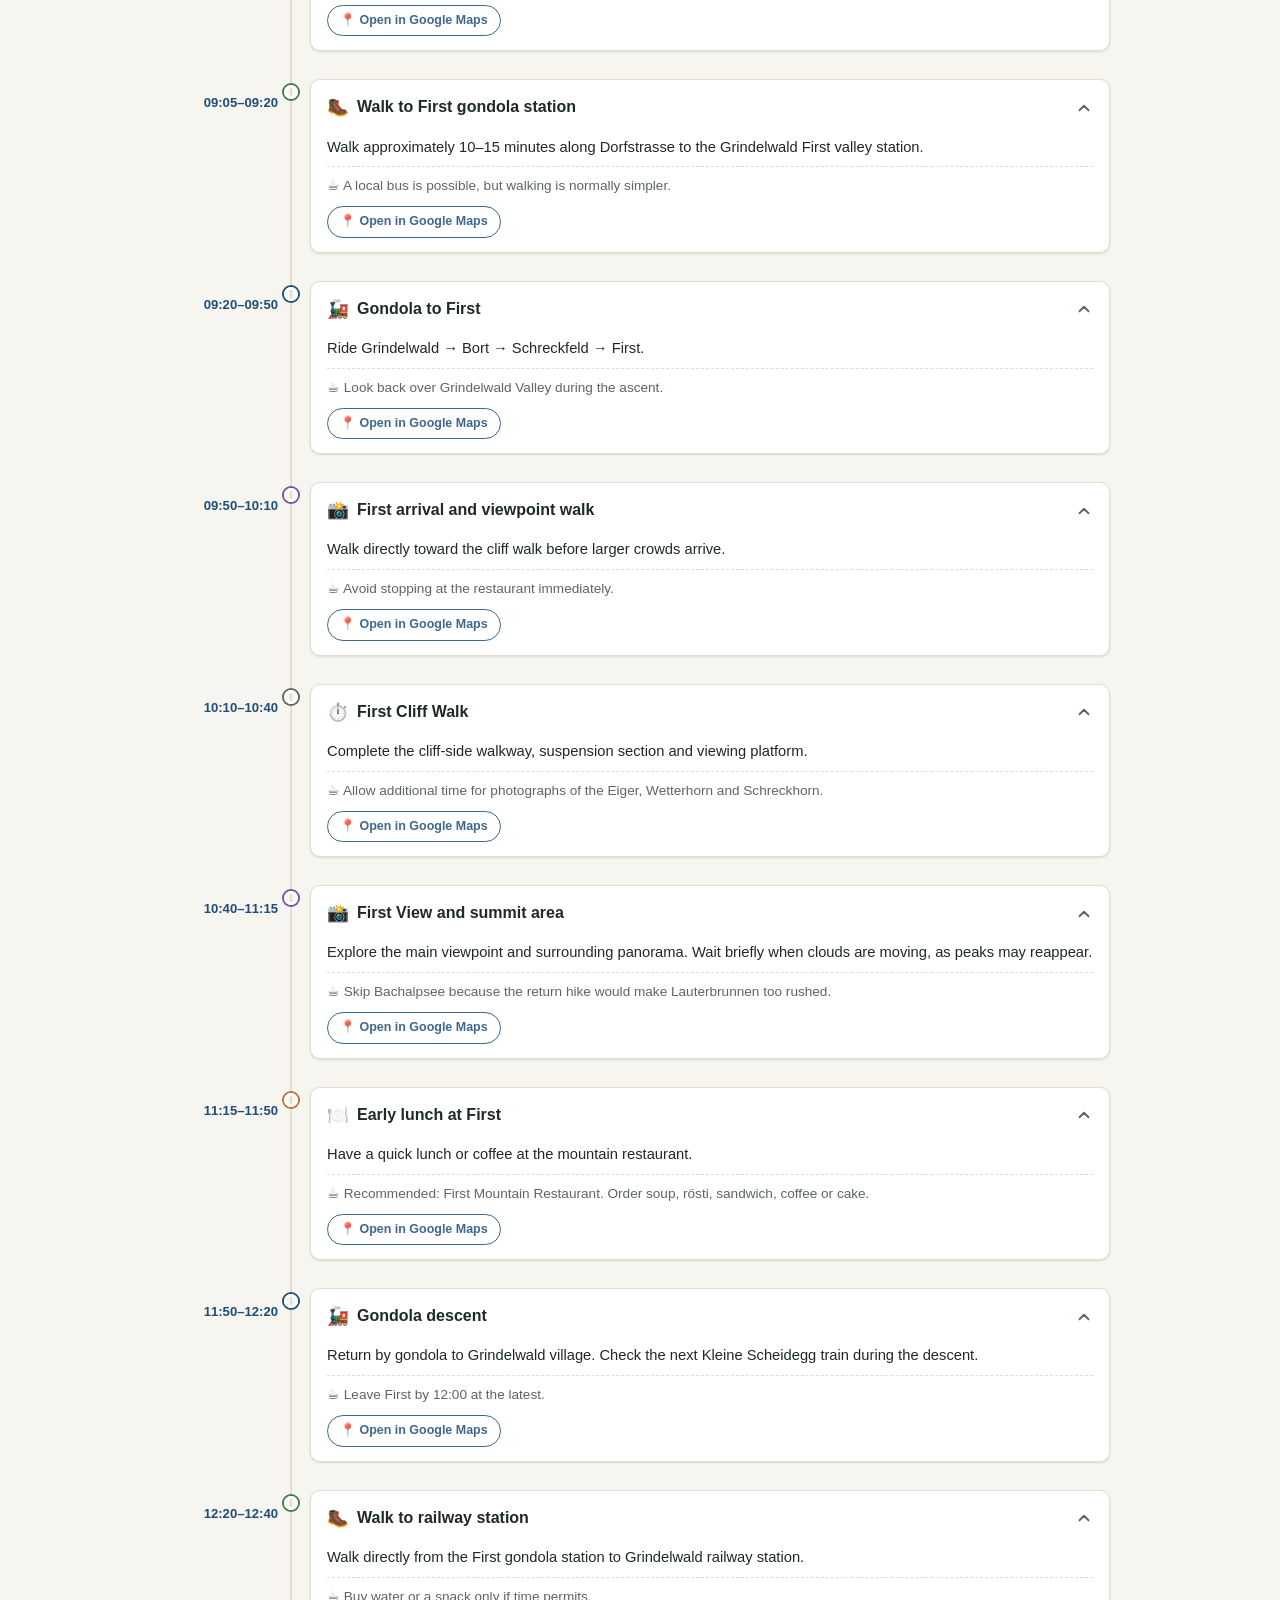
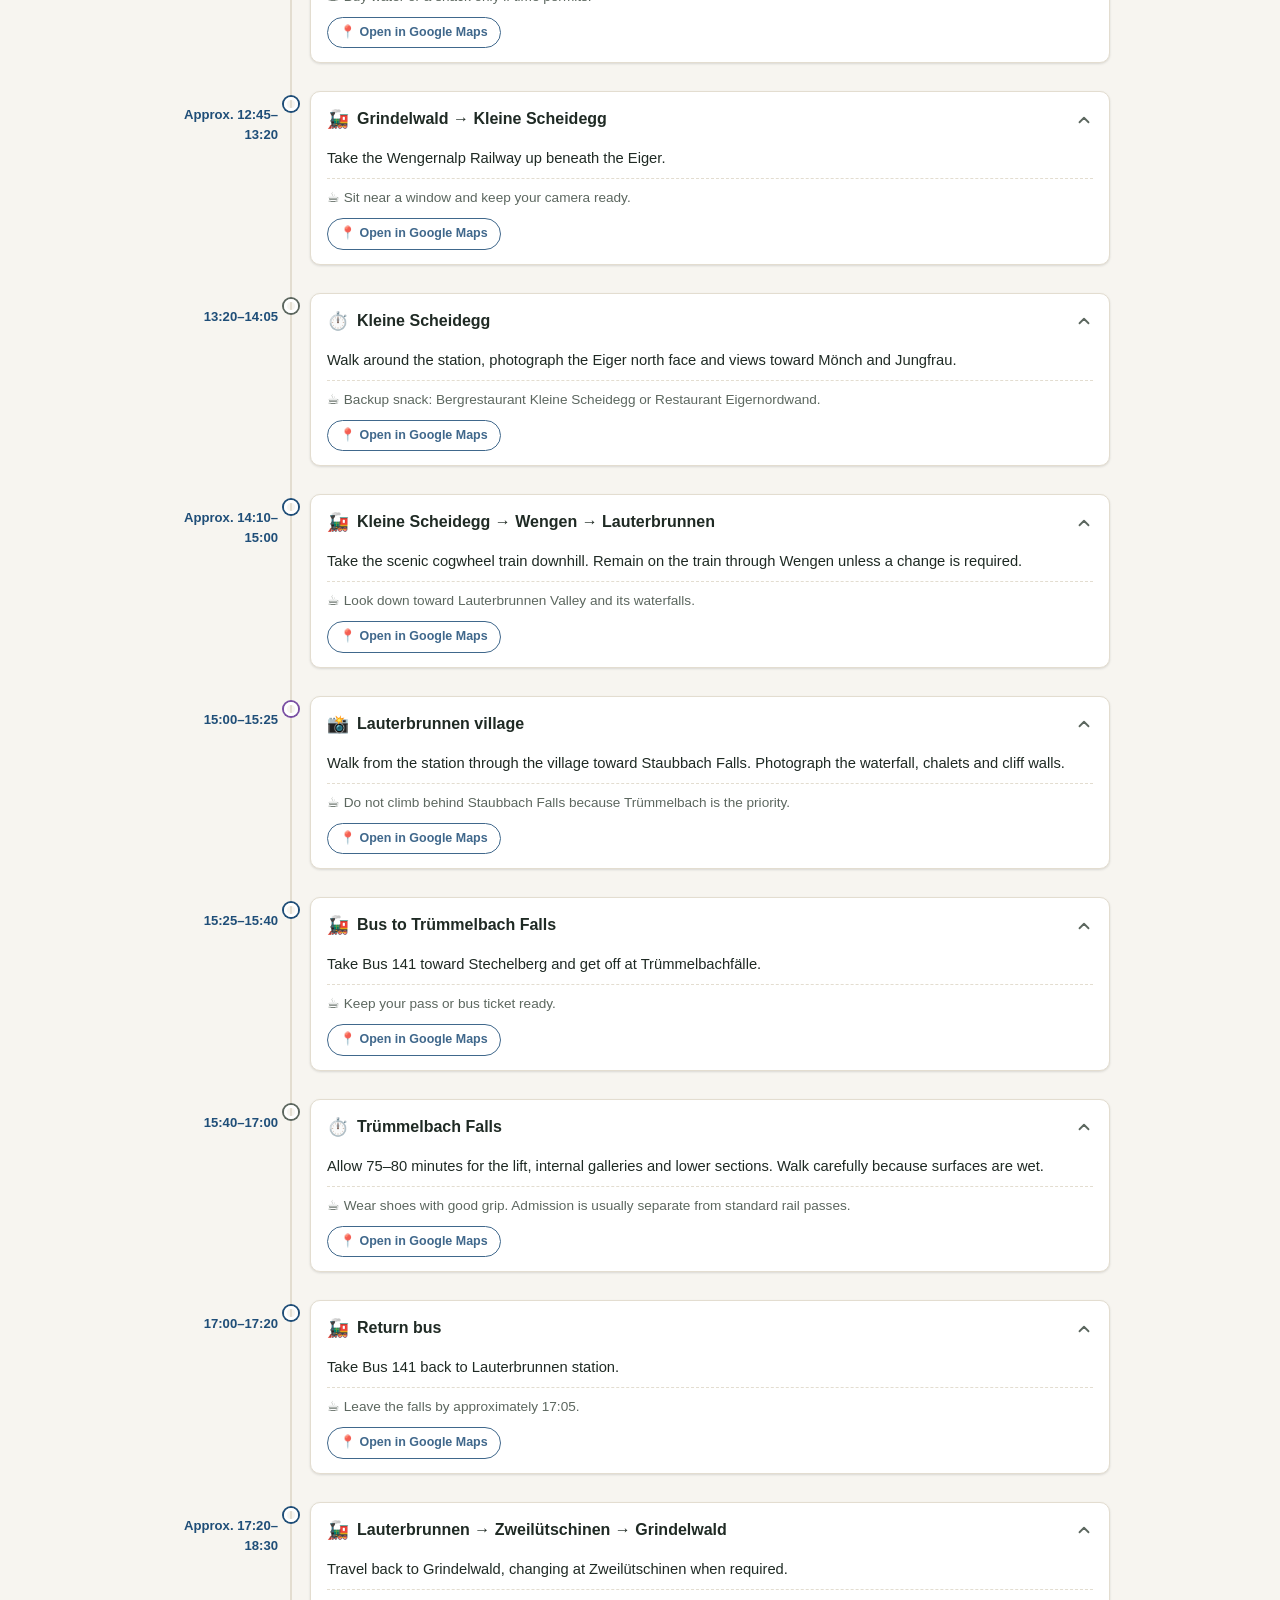
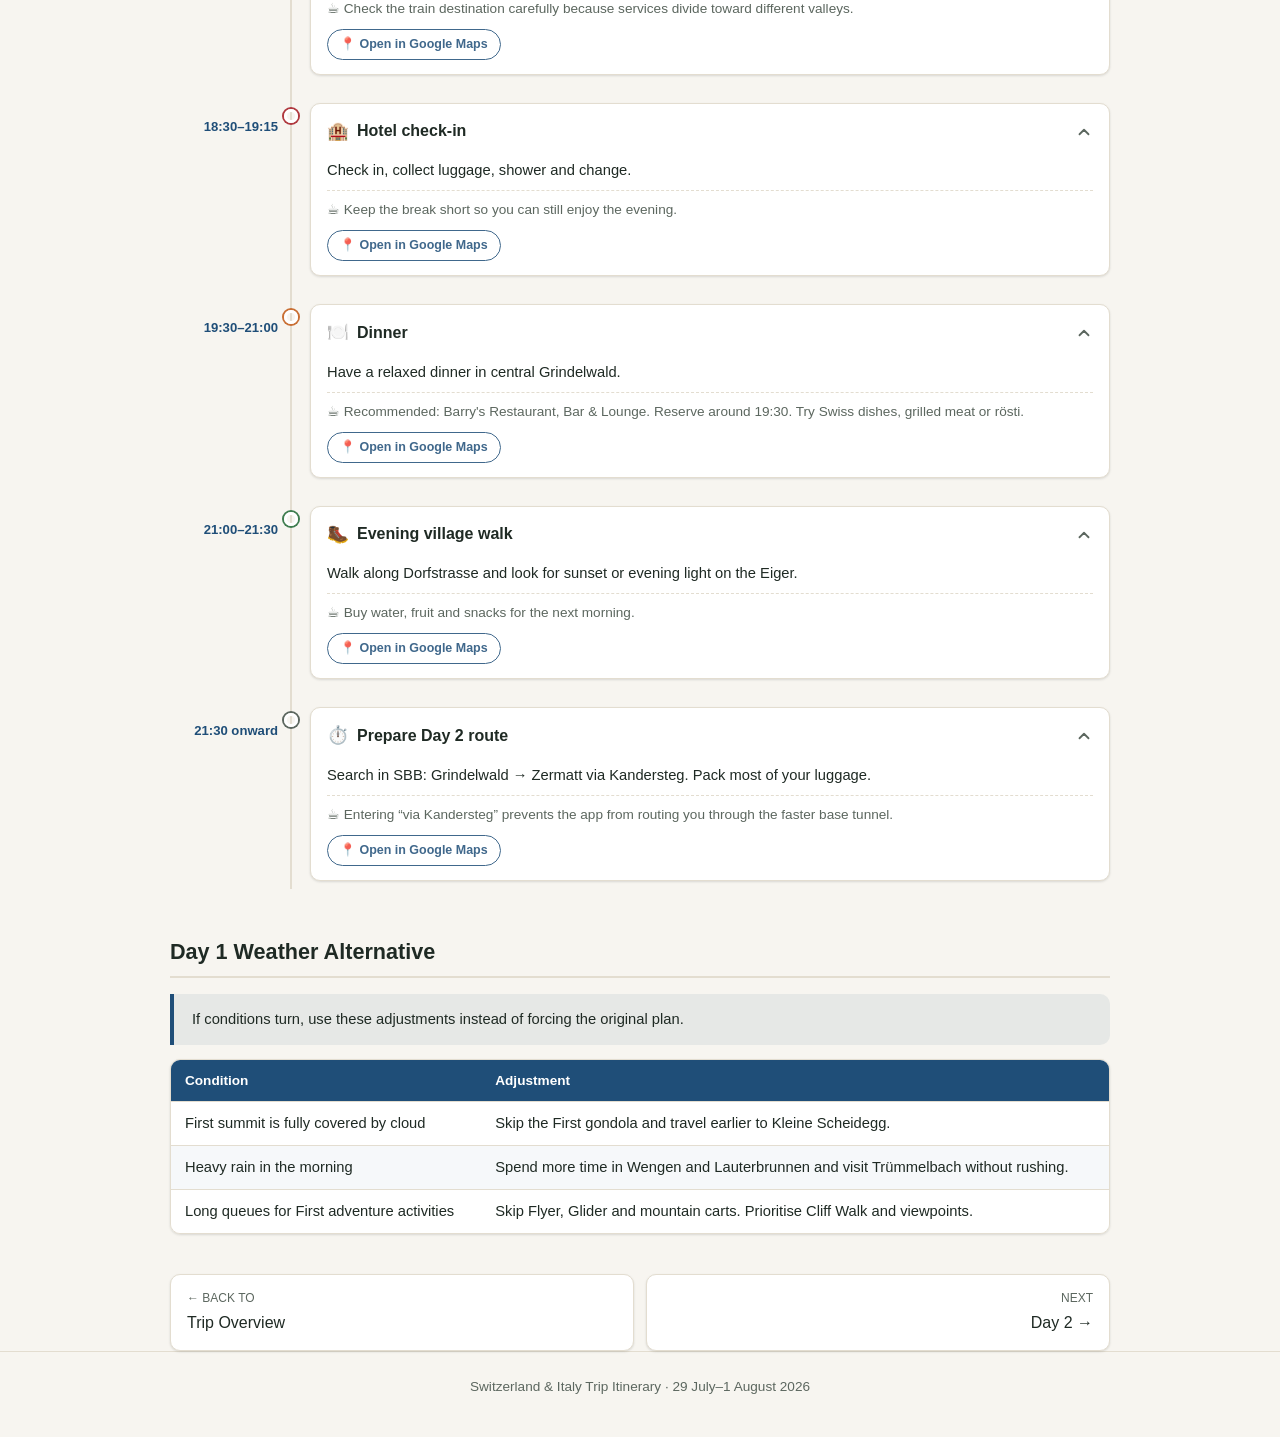
==== commit a36bf621: "Show timeline card details by default Cards were collapsing detail/note/map-link behind a tap, which" ====
--- a/day1.html
+++ b/day1.html
@@ -49,7 +49,7 @@
       <li class="timeline-item cat-food" data-start="05:15" data-end="05:30">
         <div class="t-time">05:15–05:30</div>
         <div class="t-dot"></div>
-        <details class="t-card">
+        <details class="t-card" open>
           <summary>
             <p class="t-title"><span class="t-live-badge t-badge-now">NOW</span><span class="t-live-badge t-badge-next">NEXT</span><span class="t-icon">🍽️</span> Wake up and prepare</p>
             <svg class="t-chevron" viewBox="0 0 20 20" fill="none" xmlns="http://www.w3.org/2000/svg" aria-hidden="true"><path d="M5 7.5L10 12.5L15 7.5" stroke="currentColor" stroke-width="2" stroke-linecap="round" stroke-linejoin="round"/></svg>
@@ -64,7 +64,7 @@
       <li class="timeline-item cat-train" data-start="05:30" data-end="05:50">
         <div class="t-time">05:30–05:50</div>
         <div class="t-dot"></div>
-        <details class="t-card">
+        <details class="t-card" open>
           <summary>
             <p class="t-title"><span class="t-live-badge t-badge-now">NOW</span><span class="t-live-badge t-badge-next">NEXT</span><span class="t-icon">🚂</span> Hotel → Lucerne station</p>
             <svg class="t-chevron" viewBox="0 0 20 20" fill="none" xmlns="http://www.w3.org/2000/svg" aria-hidden="true"><path d="M5 7.5L10 12.5L15 7.5" stroke="currentColor" stroke-width="2" stroke-linecap="round" stroke-linejoin="round"/></svg>
@@ -79,7 +79,7 @@
       <li class="timeline-item cat-default" data-start="06:06" data-end="07:55">
         <div class="t-time">06:06–07:55</div>
         <div class="t-dot"></div>
-        <details class="t-card">
+        <details class="t-card" open>
           <summary>
             <p class="t-title"><span class="t-live-badge t-badge-now">NOW</span><span class="t-live-badge t-badge-next">NEXT</span><span class="t-icon">⏱️</span> Luzern–Interlaken Express</p>
             <svg class="t-chevron" viewBox="0 0 20 20" fill="none" xmlns="http://www.w3.org/2000/svg" aria-hidden="true"><path d="M5 7.5L10 12.5L15 7.5" stroke="currentColor" stroke-width="2" stroke-linecap="round" stroke-linejoin="round"/></svg>
@@ -94,7 +94,7 @@
       <li class="timeline-item cat-train" data-start="07:55" data-end="08:05">
         <div class="t-time">07:55–08:05</div>
         <div class="t-dot"></div>
-        <details class="t-card">
+        <details class="t-card" open>
           <summary>
             <p class="t-title"><span class="t-live-badge t-badge-now">NOW</span><span class="t-live-badge t-badge-next">NEXT</span><span class="t-icon">🚂</span> Change at Interlaken Ost</p>
             <svg class="t-chevron" viewBox="0 0 20 20" fill="none" xmlns="http://www.w3.org/2000/svg" aria-hidden="true"><path d="M5 7.5L10 12.5L15 7.5" stroke="currentColor" stroke-width="2" stroke-linecap="round" stroke-linejoin="round"/></svg>
@@ -109,7 +109,7 @@
       <li class="timeline-item cat-train" data-start="08:05" data-end="08:40">
         <div class="t-time">Approx. 08:05–08:40</div>
         <div class="t-dot"></div>
-        <details class="t-card">
+        <details class="t-card" open>
           <summary>
             <p class="t-title"><span class="t-live-badge t-badge-now">NOW</span><span class="t-live-badge t-badge-next">NEXT</span><span class="t-icon">🚂</span> Interlaken Ost → Grindelwald</p>
             <svg class="t-chevron" viewBox="0 0 20 20" fill="none" xmlns="http://www.w3.org/2000/svg" aria-hidden="true"><path d="M5 7.5L10 12.5L15 7.5" stroke="currentColor" stroke-width="2" stroke-linecap="round" stroke-linejoin="round"/></svg>
@@ -124,7 +124,7 @@
       <li class="timeline-item cat-hotel" data-start="08:40" data-end="09:05">
         <div class="t-time">08:40–09:05</div>
         <div class="t-dot"></div>
-        <details class="t-card">
+        <details class="t-card" open>
           <summary>
             <p class="t-title"><span class="t-live-badge t-badge-now">NOW</span><span class="t-live-badge t-badge-next">NEXT</span><span class="t-icon">🏨</span> Hotel luggage drop</p>
             <svg class="t-chevron" viewBox="0 0 20 20" fill="none" xmlns="http://www.w3.org/2000/svg" aria-hidden="true"><path d="M5 7.5L10 12.5L15 7.5" stroke="currentColor" stroke-width="2" stroke-linecap="round" stroke-linejoin="round"/></svg>
@@ -139,7 +139,7 @@
       <li class="timeline-item cat-hike" data-start="09:05" data-end="09:20">
         <div class="t-time">09:05–09:20</div>
         <div class="t-dot"></div>
-        <details class="t-card">
+        <details class="t-card" open>
           <summary>
             <p class="t-title"><span class="t-live-badge t-badge-now">NOW</span><span class="t-live-badge t-badge-next">NEXT</span><span class="t-icon">🥾</span> Walk to First gondola station</p>
             <svg class="t-chevron" viewBox="0 0 20 20" fill="none" xmlns="http://www.w3.org/2000/svg" aria-hidden="true"><path d="M5 7.5L10 12.5L15 7.5" stroke="currentColor" stroke-width="2" stroke-linecap="round" stroke-linejoin="round"/></svg>
@@ -154,7 +154,7 @@
       <li class="timeline-item cat-train" data-start="09:20" data-end="09:50">
         <div class="t-time">09:20–09:50</div>
         <div class="t-dot"></div>
-        <details class="t-card">
+        <details class="t-card" open>
           <summary>
             <p class="t-title"><span class="t-live-badge t-badge-now">NOW</span><span class="t-live-badge t-badge-next">NEXT</span><span class="t-icon">🚂</span> Gondola to First</p>
             <svg class="t-chevron" viewBox="0 0 20 20" fill="none" xmlns="http://www.w3.org/2000/svg" aria-hidden="true"><path d="M5 7.5L10 12.5L15 7.5" stroke="currentColor" stroke-width="2" stroke-linecap="round" stroke-linejoin="round"/></svg>
@@ -169,7 +169,7 @@
       <li class="timeline-item cat-view" data-start="09:50" data-end="10:10">
         <div class="t-time">09:50–10:10</div>
         <div class="t-dot"></div>
-        <details class="t-card">
+        <details class="t-card" open>
           <summary>
             <p class="t-title"><span class="t-live-badge t-badge-now">NOW</span><span class="t-live-badge t-badge-next">NEXT</span><span class="t-icon">📸</span> First arrival and viewpoint walk</p>
             <svg class="t-chevron" viewBox="0 0 20 20" fill="none" xmlns="http://www.w3.org/2000/svg" aria-hidden="true"><path d="M5 7.5L10 12.5L15 7.5" stroke="currentColor" stroke-width="2" stroke-linecap="round" stroke-linejoin="round"/></svg>
@@ -184,7 +184,7 @@
       <li class="timeline-item cat-default" data-start="10:10" data-end="10:40">
         <div class="t-time">10:10–10:40</div>
         <div class="t-dot"></div>
-        <details class="t-card">
+        <details class="t-card" open>
           <summary>
             <p class="t-title"><span class="t-live-badge t-badge-now">NOW</span><span class="t-live-badge t-badge-next">NEXT</span><span class="t-icon">⏱️</span> First Cliff Walk</p>
             <svg class="t-chevron" viewBox="0 0 20 20" fill="none" xmlns="http://www.w3.org/2000/svg" aria-hidden="true"><path d="M5 7.5L10 12.5L15 7.5" stroke="currentColor" stroke-width="2" stroke-linecap="round" stroke-linejoin="round"/></svg>
@@ -199,7 +199,7 @@
       <li class="timeline-item cat-view" data-start="10:40" data-end="11:15">
         <div class="t-time">10:40–11:15</div>
         <div class="t-dot"></div>
-        <details class="t-card">
+        <details class="t-card" open>
           <summary>
             <p class="t-title"><span class="t-live-badge t-badge-now">NOW</span><span class="t-live-badge t-badge-next">NEXT</span><span class="t-icon">📸</span> First View and summit area</p>
             <svg class="t-chevron" viewBox="0 0 20 20" fill="none" xmlns="http://www.w3.org/2000/svg" aria-hidden="true"><path d="M5 7.5L10 12.5L15 7.5" stroke="currentColor" stroke-width="2" stroke-linecap="round" stroke-linejoin="round"/></svg>
@@ -214,7 +214,7 @@
       <li class="timeline-item cat-food" data-start="11:15" data-end="11:50">
         <div class="t-time">11:15–11:50</div>
         <div class="t-dot"></div>
-        <details class="t-card">
+        <details class="t-card" open>
           <summary>
             <p class="t-title"><span class="t-live-badge t-badge-now">NOW</span><span class="t-live-badge t-badge-next">NEXT</span><span class="t-icon">🍽️</span> Early lunch at First</p>
             <svg class="t-chevron" viewBox="0 0 20 20" fill="none" xmlns="http://www.w3.org/2000/svg" aria-hidden="true"><path d="M5 7.5L10 12.5L15 7.5" stroke="currentColor" stroke-width="2" stroke-linecap="round" stroke-linejoin="round"/></svg>
@@ -229,7 +229,7 @@
       <li class="timeline-item cat-train" data-start="11:50" data-end="12:20">
         <div class="t-time">11:50–12:20</div>
         <div class="t-dot"></div>
-        <details class="t-card">
+        <details class="t-card" open>
           <summary>
             <p class="t-title"><span class="t-live-badge t-badge-now">NOW</span><span class="t-live-badge t-badge-next">NEXT</span><span class="t-icon">🚂</span> Gondola descent</p>
             <svg class="t-chevron" viewBox="0 0 20 20" fill="none" xmlns="http://www.w3.org/2000/svg" aria-hidden="true"><path d="M5 7.5L10 12.5L15 7.5" stroke="currentColor" stroke-width="2" stroke-linecap="round" stroke-linejoin="round"/></svg>
@@ -244,7 +244,7 @@
       <li class="timeline-item cat-hike" data-start="12:20" data-end="12:40">
         <div class="t-time">12:20–12:40</div>
         <div class="t-dot"></div>
-        <details class="t-card">
+        <details class="t-card" open>
           <summary>
             <p class="t-title"><span class="t-live-badge t-badge-now">NOW</span><span class="t-live-badge t-badge-next">NEXT</span><span class="t-icon">🥾</span> Walk to railway station</p>
             <svg class="t-chevron" viewBox="0 0 20 20" fill="none" xmlns="http://www.w3.org/2000/svg" aria-hidden="true"><path d="M5 7.5L10 12.5L15 7.5" stroke="currentColor" stroke-width="2" stroke-linecap="round" stroke-linejoin="round"/></svg>
@@ -259,7 +259,7 @@
       <li class="timeline-item cat-train" data-start="12:45" data-end="13:20">
         <div class="t-time">Approx. 12:45–13:20</div>
         <div class="t-dot"></div>
-        <details class="t-card">
+        <details class="t-card" open>
           <summary>
             <p class="t-title"><span class="t-live-badge t-badge-now">NOW</span><span class="t-live-badge t-badge-next">NEXT</span><span class="t-icon">🚂</span> Grindelwald → Kleine Scheidegg</p>
             <svg class="t-chevron" viewBox="0 0 20 20" fill="none" xmlns="http://www.w3.org/2000/svg" aria-hidden="true"><path d="M5 7.5L10 12.5L15 7.5" stroke="currentColor" stroke-width="2" stroke-linecap="round" stroke-linejoin="round"/></svg>
@@ -274,7 +274,7 @@
       <li class="timeline-item cat-default" data-start="13:20" data-end="14:05">
         <div class="t-time">13:20–14:05</div>
         <div class="t-dot"></div>
-        <details class="t-card">
+        <details class="t-card" open>
           <summary>
             <p class="t-title"><span class="t-live-badge t-badge-now">NOW</span><span class="t-live-badge t-badge-next">NEXT</span><span class="t-icon">⏱️</span> Kleine Scheidegg</p>
             <svg class="t-chevron" viewBox="0 0 20 20" fill="none" xmlns="http://www.w3.org/2000/svg" aria-hidden="true"><path d="M5 7.5L10 12.5L15 7.5" stroke="currentColor" stroke-width="2" stroke-linecap="round" stroke-linejoin="round"/></svg>
@@ -289,7 +289,7 @@
       <li class="timeline-item cat-train" data-start="14:10" data-end="15:00">
         <div class="t-time">Approx. 14:10–15:00</div>
         <div class="t-dot"></div>
-        <details class="t-card">
+        <details class="t-card" open>
           <summary>
             <p class="t-title"><span class="t-live-badge t-badge-now">NOW</span><span class="t-live-badge t-badge-next">NEXT</span><span class="t-icon">🚂</span> Kleine Scheidegg → Wengen → Lauterbrunnen</p>
             <svg class="t-chevron" viewBox="0 0 20 20" fill="none" xmlns="http://www.w3.org/2000/svg" aria-hidden="true"><path d="M5 7.5L10 12.5L15 7.5" stroke="currentColor" stroke-width="2" stroke-linecap="round" stroke-linejoin="round"/></svg>
@@ -304,7 +304,7 @@
       <li class="timeline-item cat-view" data-start="15:00" data-end="15:25">
         <div class="t-time">15:00–15:25</div>
         <div class="t-dot"></div>
-        <details class="t-card">
+        <details class="t-card" open>
           <summary>
             <p class="t-title"><span class="t-live-badge t-badge-now">NOW</span><span class="t-live-badge t-badge-next">NEXT</span><span class="t-icon">📸</span> Lauterbrunnen village</p>
             <svg class="t-chevron" viewBox="0 0 20 20" fill="none" xmlns="http://www.w3.org/2000/svg" aria-hidden="true"><path d="M5 7.5L10 12.5L15 7.5" stroke="currentColor" stroke-width="2" stroke-linecap="round" stroke-linejoin="round"/></svg>
@@ -319,7 +319,7 @@
       <li class="timeline-item cat-train" data-start="15:25" data-end="15:40">
         <div class="t-time">15:25–15:40</div>
         <div class="t-dot"></div>
-        <details class="t-card">
+        <details class="t-card" open>
           <summary>
             <p class="t-title"><span class="t-live-badge t-badge-now">NOW</span><span class="t-live-badge t-badge-next">NEXT</span><span class="t-icon">🚂</span> Bus to Trümmelbach Falls</p>
             <svg class="t-chevron" viewBox="0 0 20 20" fill="none" xmlns="http://www.w3.org/2000/svg" aria-hidden="true"><path d="M5 7.5L10 12.5L15 7.5" stroke="currentColor" stroke-width="2" stroke-linecap="round" stroke-linejoin="round"/></svg>
@@ -334,7 +334,7 @@
       <li class="timeline-item cat-default" data-start="15:40" data-end="17:00">
         <div class="t-time">15:40–17:00</div>
         <div class="t-dot"></div>
-        <details class="t-card">
+        <details class="t-card" open>
           <summary>
             <p class="t-title"><span class="t-live-badge t-badge-now">NOW</span><span class="t-live-badge t-badge-next">NEXT</span><span class="t-icon">⏱️</span> Trümmelbach Falls</p>
             <svg class="t-chevron" viewBox="0 0 20 20" fill="none" xmlns="http://www.w3.org/2000/svg" aria-hidden="true"><path d="M5 7.5L10 12.5L15 7.5" stroke="currentColor" stroke-width="2" stroke-linecap="round" stroke-linejoin="round"/></svg>
@@ -349,7 +349,7 @@
       <li class="timeline-item cat-train" data-start="17:00" data-end="17:20">
         <div class="t-time">17:00–17:20</div>
         <div class="t-dot"></div>
-        <details class="t-card">
+        <details class="t-card" open>
           <summary>
             <p class="t-title"><span class="t-live-badge t-badge-now">NOW</span><span class="t-live-badge t-badge-next">NEXT</span><span class="t-icon">🚂</span> Return bus</p>
             <svg class="t-chevron" viewBox="0 0 20 20" fill="none" xmlns="http://www.w3.org/2000/svg" aria-hidden="true"><path d="M5 7.5L10 12.5L15 7.5" stroke="currentColor" stroke-width="2" stroke-linecap="round" stroke-linejoin="round"/></svg>
@@ -364,7 +364,7 @@
       <li class="timeline-item cat-train" data-start="17:20" data-end="18:30">
         <div class="t-time">Approx. 17:20–18:30</div>
         <div class="t-dot"></div>
-        <details class="t-card">
+        <details class="t-card" open>
           <summary>
             <p class="t-title"><span class="t-live-badge t-badge-now">NOW</span><span class="t-live-badge t-badge-next">NEXT</span><span class="t-icon">🚂</span> Lauterbrunnen → Zweilütschinen → Grindelwald</p>
             <svg class="t-chevron" viewBox="0 0 20 20" fill="none" xmlns="http://www.w3.org/2000/svg" aria-hidden="true"><path d="M5 7.5L10 12.5L15 7.5" stroke="currentColor" stroke-width="2" stroke-linecap="round" stroke-linejoin="round"/></svg>
@@ -379,7 +379,7 @@
       <li class="timeline-item cat-hotel" data-start="18:30" data-end="19:15">
         <div class="t-time">18:30–19:15</div>
         <div class="t-dot"></div>
-        <details class="t-card">
+        <details class="t-card" open>
           <summary>
             <p class="t-title"><span class="t-live-badge t-badge-now">NOW</span><span class="t-live-badge t-badge-next">NEXT</span><span class="t-icon">🏨</span> Hotel check-in</p>
             <svg class="t-chevron" viewBox="0 0 20 20" fill="none" xmlns="http://www.w3.org/2000/svg" aria-hidden="true"><path d="M5 7.5L10 12.5L15 7.5" stroke="currentColor" stroke-width="2" stroke-linecap="round" stroke-linejoin="round"/></svg>
@@ -394,7 +394,7 @@
       <li class="timeline-item cat-food" data-start="19:30" data-end="21:00">
         <div class="t-time">19:30–21:00</div>
         <div class="t-dot"></div>
-        <details class="t-card">
+        <details class="t-card" open>
           <summary>
             <p class="t-title"><span class="t-live-badge t-badge-now">NOW</span><span class="t-live-badge t-badge-next">NEXT</span><span class="t-icon">🍽️</span> Dinner</p>
             <svg class="t-chevron" viewBox="0 0 20 20" fill="none" xmlns="http://www.w3.org/2000/svg" aria-hidden="true"><path d="M5 7.5L10 12.5L15 7.5" stroke="currentColor" stroke-width="2" stroke-linecap="round" stroke-linejoin="round"/></svg>
@@ -409,7 +409,7 @@
       <li class="timeline-item cat-hike" data-start="21:00" data-end="21:30">
         <div class="t-time">21:00–21:30</div>
         <div class="t-dot"></div>
-        <details class="t-card">
+        <details class="t-card" open>
           <summary>
             <p class="t-title"><span class="t-live-badge t-badge-now">NOW</span><span class="t-live-badge t-badge-next">NEXT</span><span class="t-icon">🥾</span> Evening village walk</p>
             <svg class="t-chevron" viewBox="0 0 20 20" fill="none" xmlns="http://www.w3.org/2000/svg" aria-hidden="true"><path d="M5 7.5L10 12.5L15 7.5" stroke="currentColor" stroke-width="2" stroke-linecap="round" stroke-linejoin="round"/></svg>
@@ -424,7 +424,7 @@
       <li class="timeline-item cat-default" data-start="21:30" data-end="23:59">
         <div class="t-time">21:30 onward</div>
         <div class="t-dot"></div>
-        <details class="t-card">
+        <details class="t-card" open>
           <summary>
             <p class="t-title"><span class="t-live-badge t-badge-now">NOW</span><span class="t-live-badge t-badge-next">NEXT</span><span class="t-icon">⏱️</span> Prepare Day 2 route</p>
             <svg class="t-chevron" viewBox="0 0 20 20" fill="none" xmlns="http://www.w3.org/2000/svg" aria-hidden="true"><path d="M5 7.5L10 12.5L15 7.5" stroke="currentColor" stroke-width="2" stroke-linecap="round" stroke-linejoin="round"/></svg>
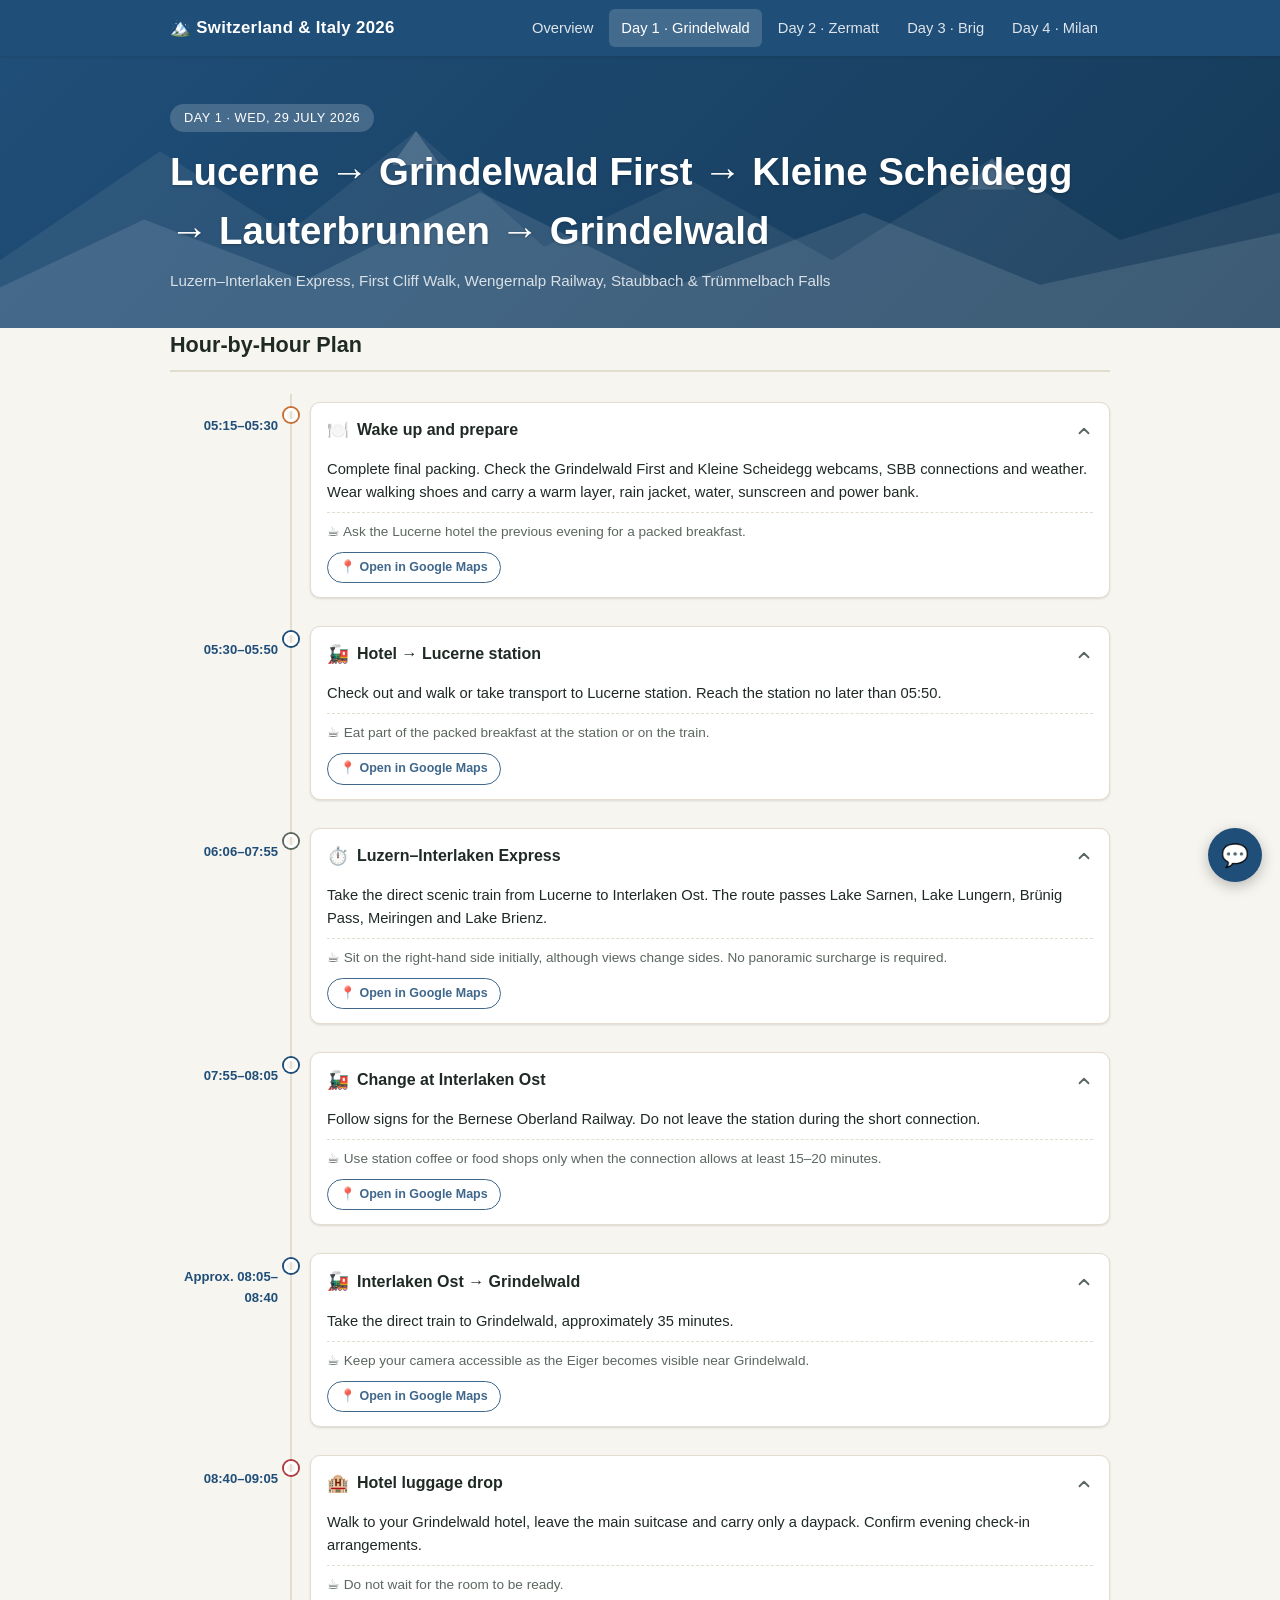
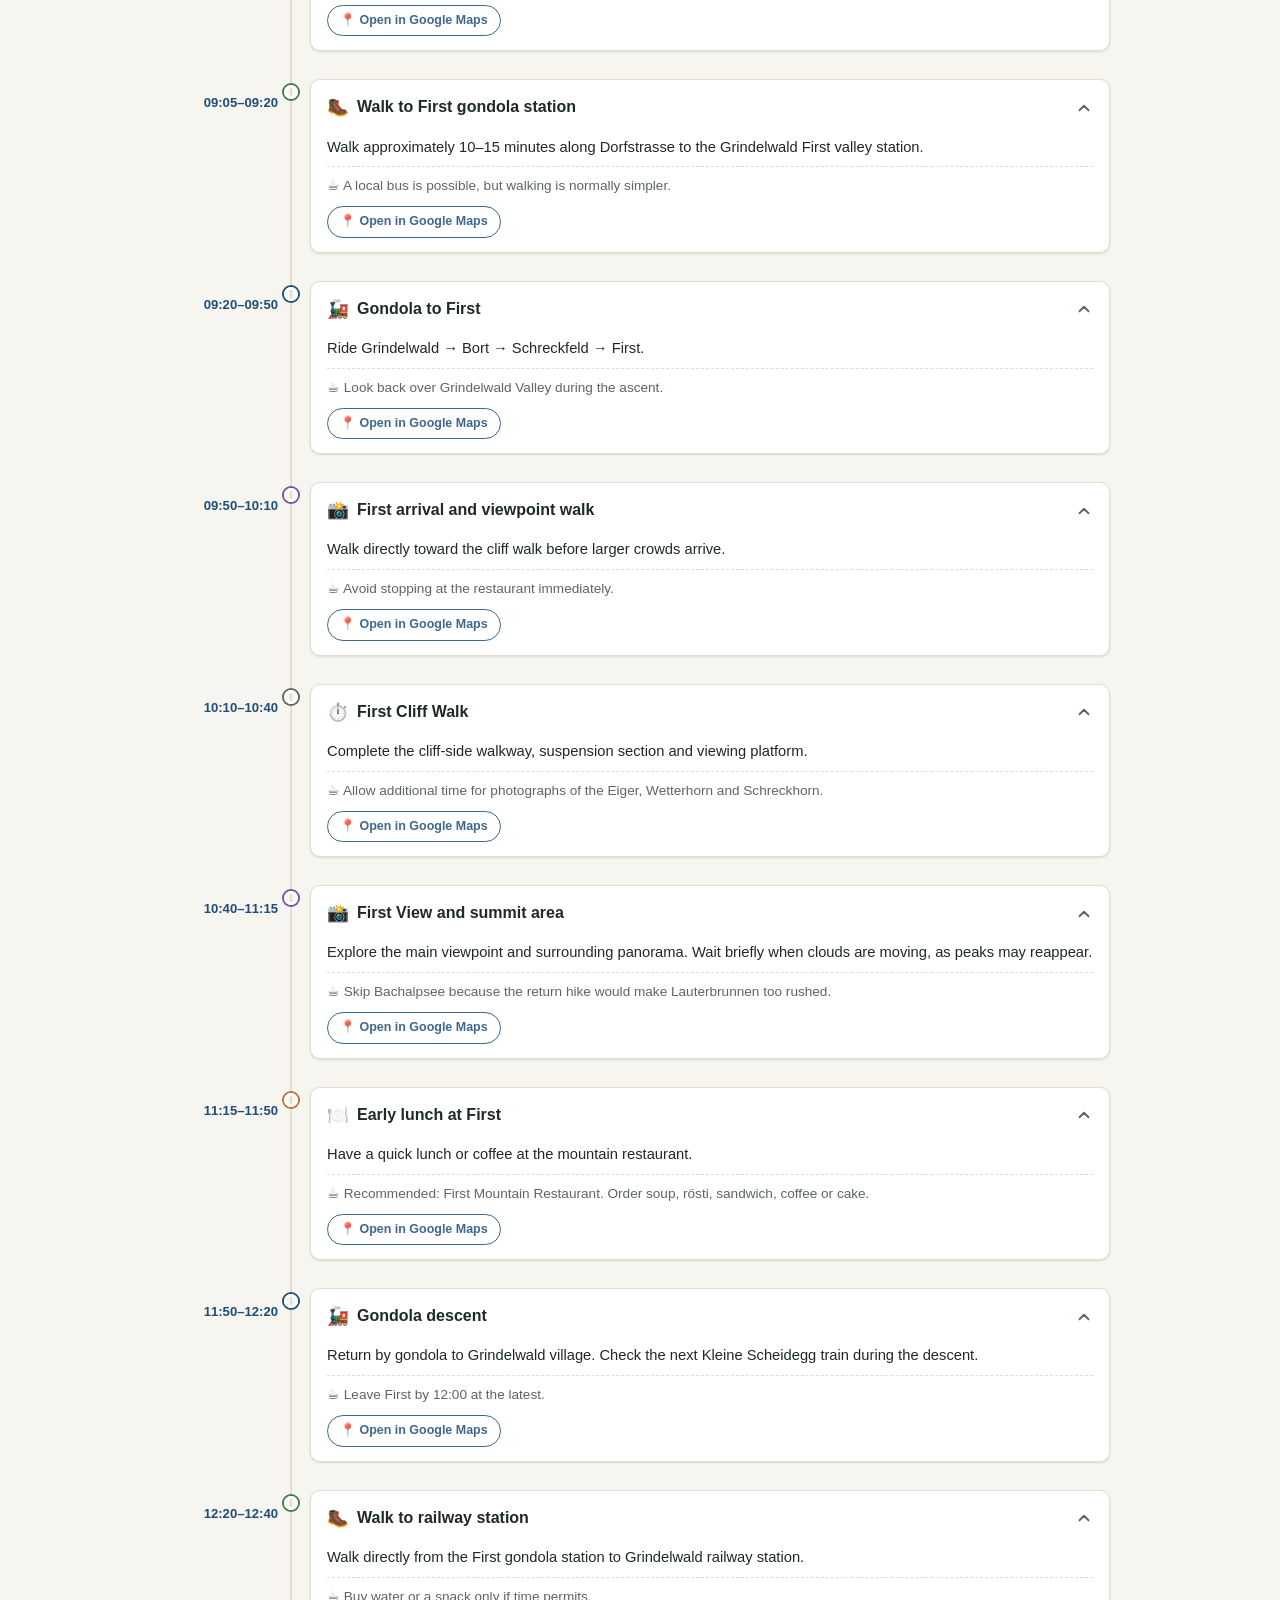
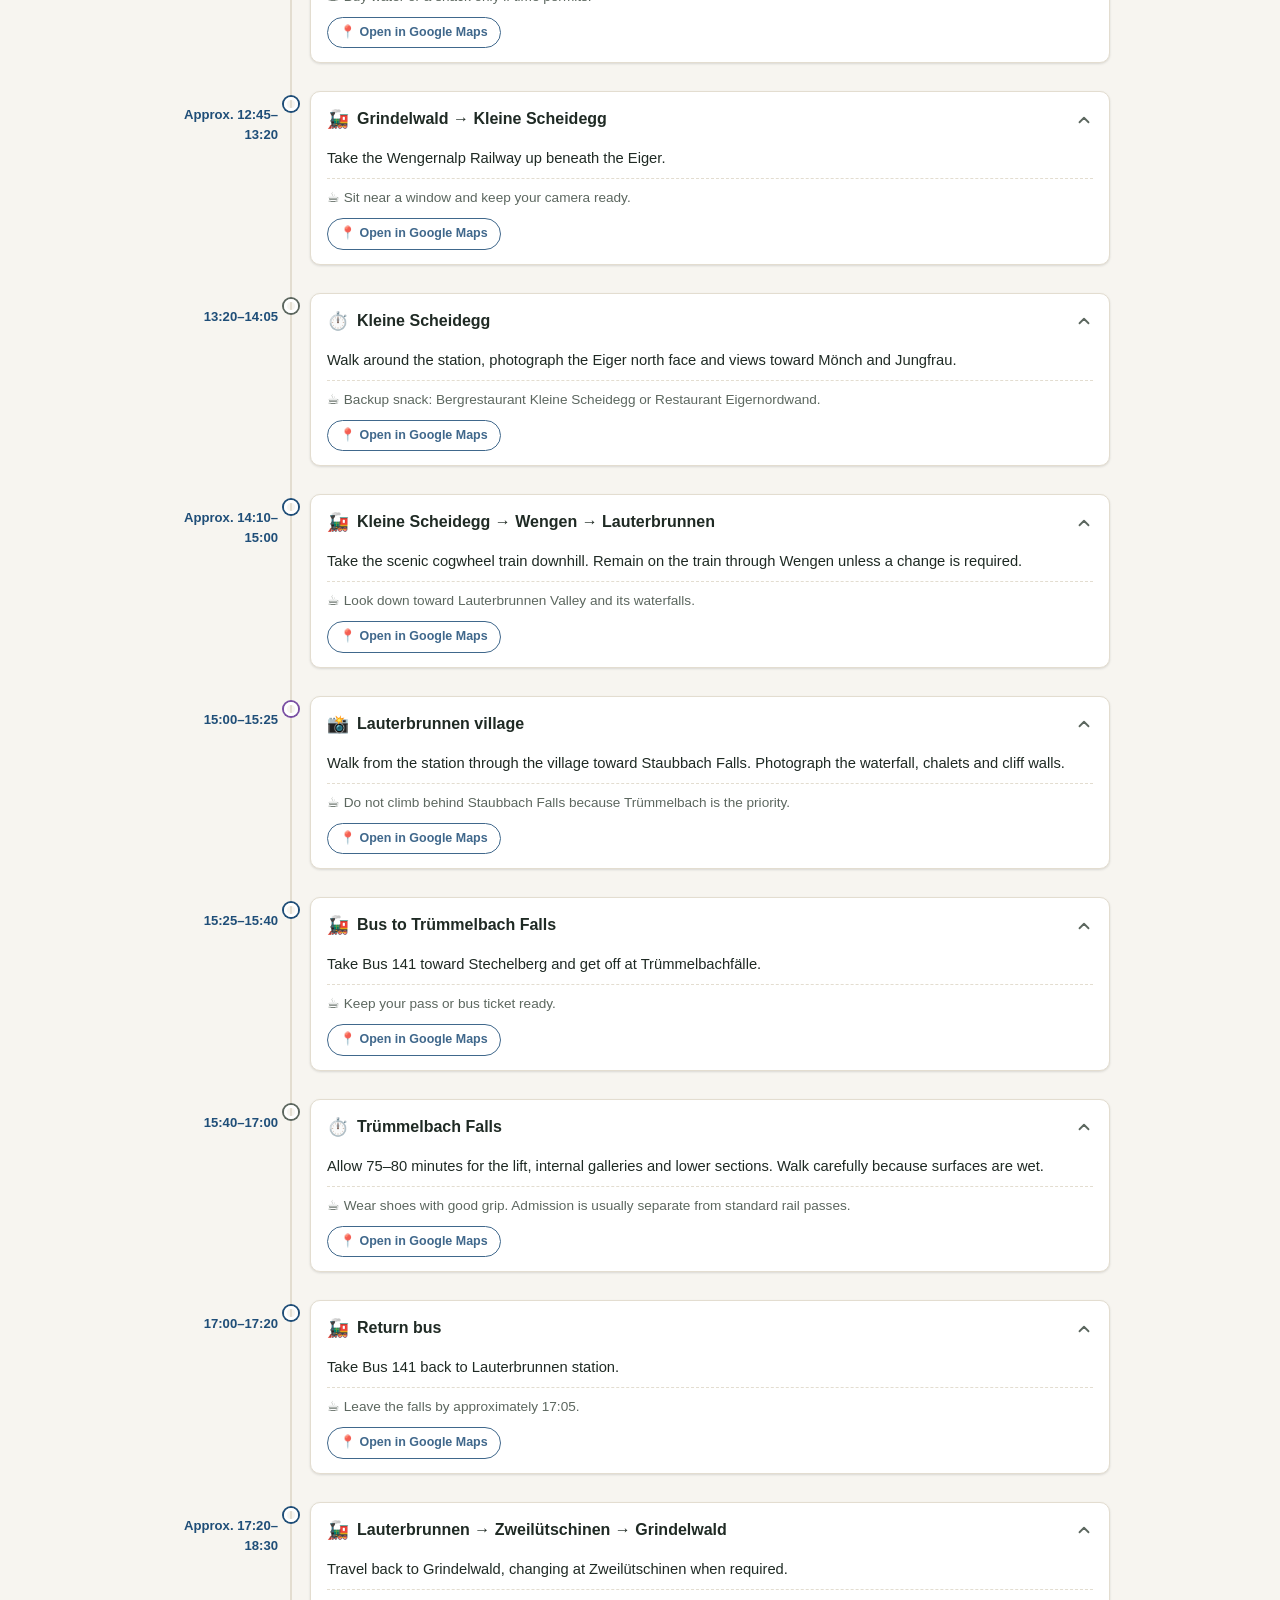
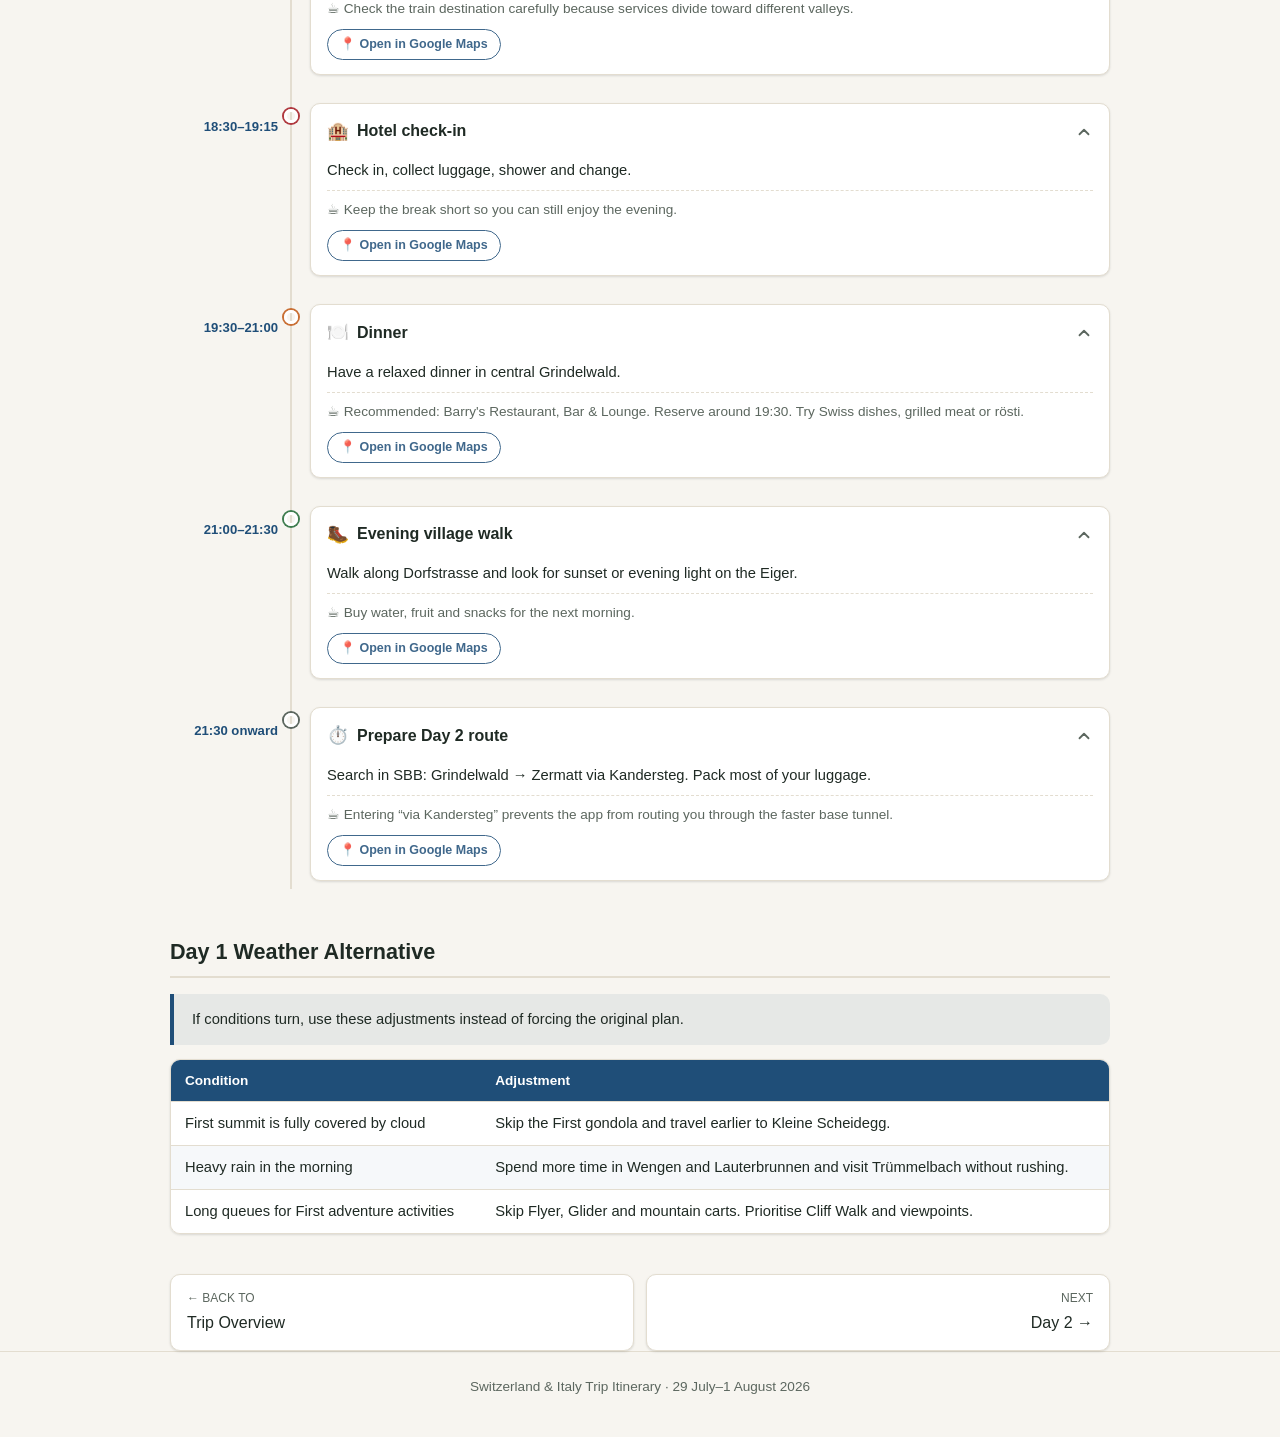
==== commit a4c92f17: "Add "Ask about your trip" AI chat (bring-your-own Gemini key) Floating chat button on every page ope" ====
--- a/day1.html
+++ b/day1.html
@@ -468,5 +468,6 @@
 </footer>
 
 <script src="assets/js/main.js"></script>
+<script src="assets/js/chat.js" defer></script>
 </body>
 </html>
--- a/assets/css/style.css
+++ b/assets/css/style.css
@@ -554,7 +554,201 @@
   text-align: center;
 }
 
+/* ---------- AI trip chat ---------- */
+.ai-fab {
+  position: fixed;
+  right: 18px;
+  bottom: 18px;
+  z-index: 200;
+  width: 54px;
+  height: 54px;
+  border-radius: 50%;
+  border: none;
+  background: var(--color-primary);
+  color: #fff;
+  font-size: 1.4rem;
+  box-shadow: 0 4px 14px rgba(0, 0, 0, 0.25);
+  cursor: pointer;
+  display: flex;
+  align-items: center;
+  justify-content: center;
+}
+
+.ai-fab:hover { background: var(--color-primary-dark); }
+
+.ai-panel {
+  position: fixed;
+  right: 18px;
+  bottom: 84px;
+  z-index: 200;
+  width: min(380px, calc(100vw - 36px));
+  max-height: min(560px, calc(100vh - 120px));
+  background: var(--color-surface);
+  border: 1px solid var(--color-border);
+  border-radius: var(--radius);
+  box-shadow: 0 12px 32px rgba(0, 0, 0, 0.28);
+  display: none;
+  flex-direction: column;
+  overflow: hidden;
+}
+
+.ai-panel.open { display: flex; }
+
+.ai-panel-header {
+  display: flex;
+  align-items: center;
+  justify-content: space-between;
+  padding: 12px 14px;
+  background: var(--color-primary);
+  color: #fff;
+}
+
+.ai-panel-title { font-weight: 700; font-size: 0.95rem; }
+
+.ai-panel-actions { display: flex; gap: 4px; }
+
+.ai-icon-btn {
+  background: rgba(255, 255, 255, 0.15);
+  border: none;
+  color: #fff;
+  border-radius: 6px;
+  width: 28px;
+  height: 28px;
+  cursor: pointer;
+  font-size: 0.9rem;
+}
+
+.ai-icon-btn:hover { background: rgba(255, 255, 255, 0.28); }
+
+.ai-settings {
+  display: none;
+  flex-direction: column;
+  gap: 10px;
+  padding: 14px;
+  border-bottom: 1px solid var(--color-border);
+  background: var(--color-bg);
+}
+
+.ai-settings.open { display: flex; }
+
+.ai-settings-hint {
+  margin: 0;
+  font-size: 0.8rem;
+  color: var(--color-muted);
+}
+
+.ai-field {
+  display: flex;
+  flex-direction: column;
+  gap: 4px;
+  font-size: 0.8rem;
+  font-weight: 600;
+  color: var(--color-muted);
+}
+
+.ai-field input {
+  font: inherit;
+  font-weight: 400;
+  padding: 8px 10px;
+  border-radius: 6px;
+  border: 1px solid var(--color-border);
+  background: var(--color-surface);
+  color: var(--color-ink);
+}
+
+.ai-save-btn {
+  align-self: flex-start;
+  background: var(--color-primary);
+  color: #fff;
+  border: none;
+  border-radius: 6px;
+  padding: 8px 16px;
+  font-weight: 600;
+  cursor: pointer;
+}
+
+.ai-save-btn:hover { background: var(--color-primary-dark); }
+
+.ai-thread {
+  flex: 1;
+  overflow-y: auto;
+  padding: 14px;
+  display: flex;
+  flex-direction: column;
+  gap: 10px;
+  min-height: 120px;
+}
+
+.ai-msg {
+  max-width: 85%;
+  padding: 8px 12px;
+  border-radius: 12px;
+  font-size: 0.88rem;
+  line-height: 1.4;
+  white-space: pre-wrap;
+}
+
+.ai-msg-user {
+  align-self: flex-end;
+  background: var(--color-primary);
+  color: #fff;
+  border-bottom-right-radius: 2px;
+}
+
+.ai-msg-model {
+  align-self: flex-start;
+  background: var(--color-bg);
+  border: 1px solid var(--color-border);
+  color: var(--color-ink);
+  border-bottom-left-radius: 2px;
+}
+
+.ai-msg-pending { opacity: 0.6; }
+
+.ai-input-row {
+  display: flex;
+  gap: 8px;
+  padding: 12px;
+  border-top: 1px solid var(--color-border);
+}
+
+.ai-text-input {
+  flex: 1;
+  font: inherit;
+  padding: 9px 12px;
+  border-radius: 999px;
+  border: 1px solid var(--color-border);
+  background: var(--color-surface);
+  color: var(--color-ink);
+}
+
+.ai-text-input:disabled { opacity: 0.6; }
+
+.ai-send-btn {
+  background: var(--color-primary);
+  color: #fff;
+  border: none;
+  border-radius: 999px;
+  padding: 9px 16px;
+  font-weight: 600;
+  cursor: pointer;
+}
+
+.ai-send-btn:disabled { opacity: 0.5; cursor: not-allowed; }
+.ai-send-btn:not(:disabled):hover { background: var(--color-primary-dark); }
+
+@media (max-width: 640px) {
+  .ai-panel {
+    right: 10px;
+    left: 10px;
+    bottom: 78px;
+    width: auto;
+    max-height: min(70vh, 560px);
+  }
+  .ai-fab { right: 14px; bottom: 14px; }
+}
+
 @media print {
-  .site-nav, .nav-toggle, .day-pager { display: none; }
+  .site-nav, .nav-toggle, .day-pager, .ai-fab, .ai-panel { display: none; }
   .hero { background: none; color: var(--color-ink); }
 }
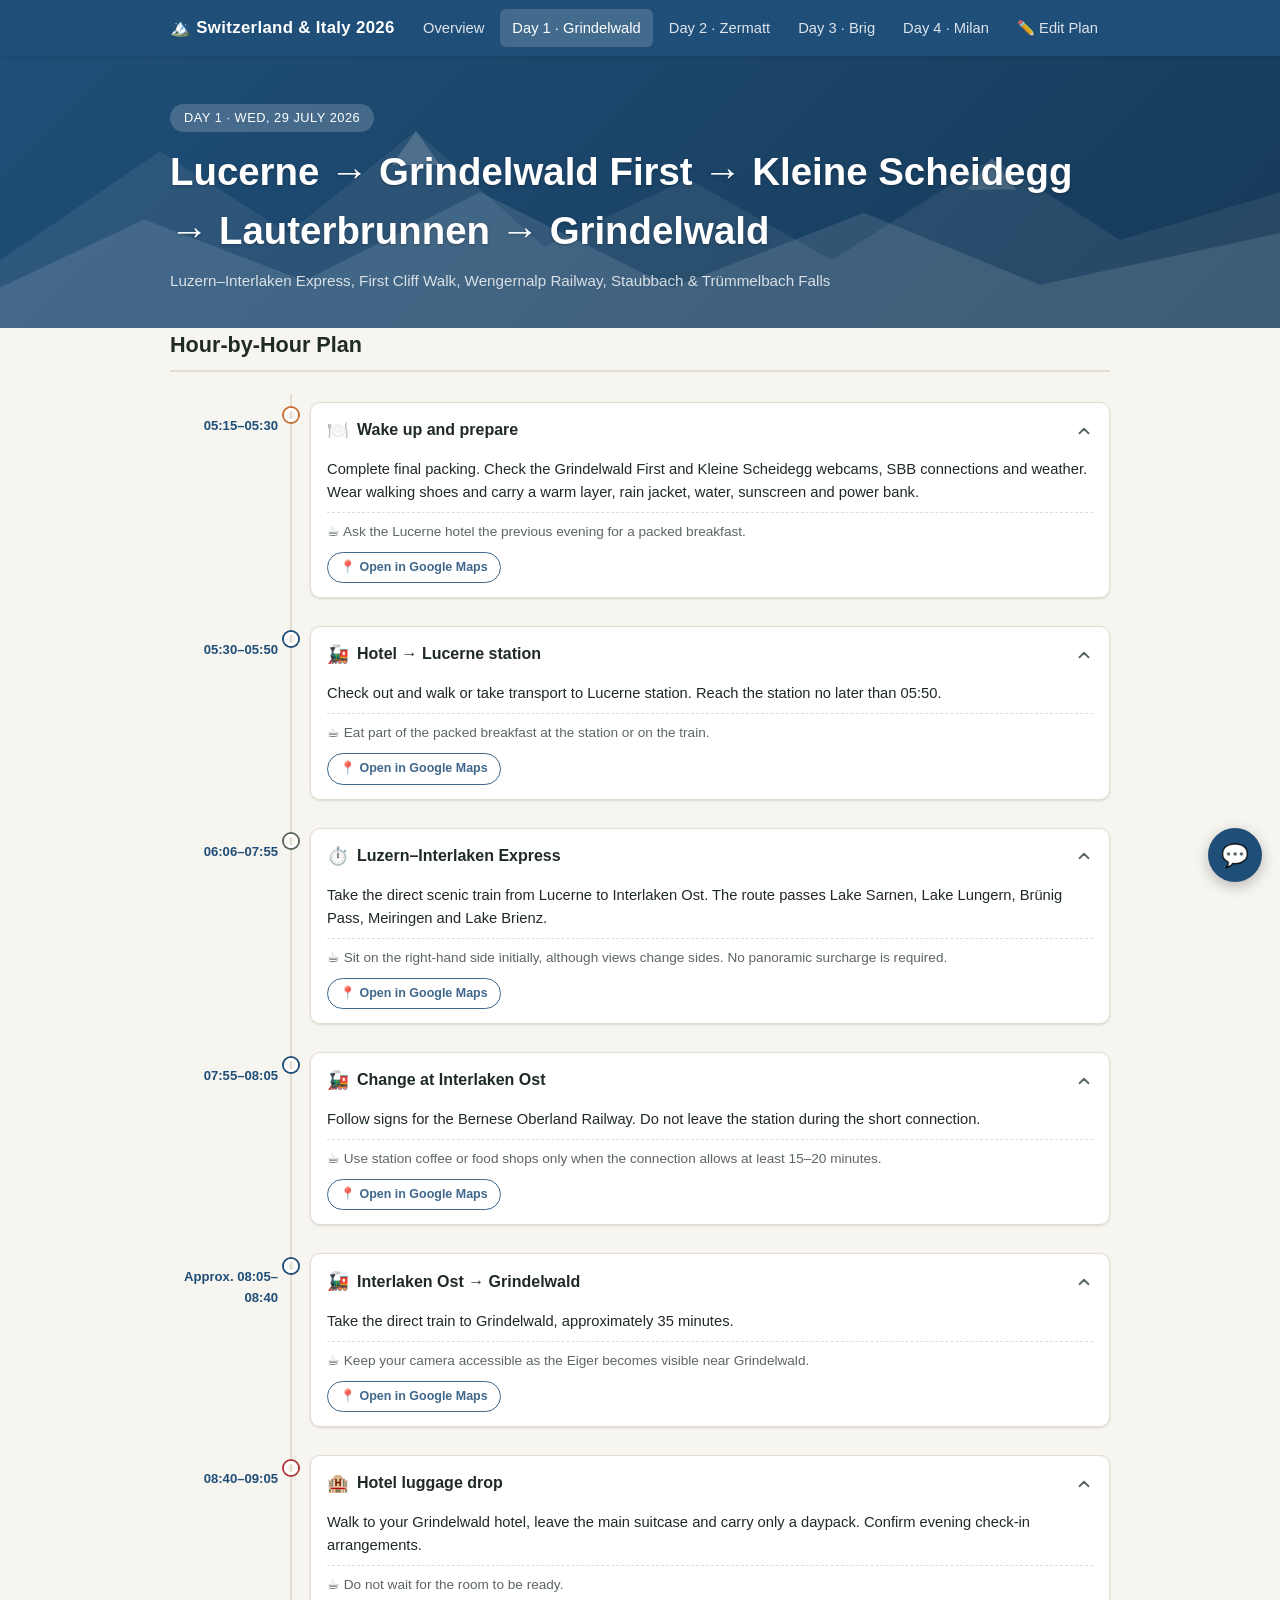
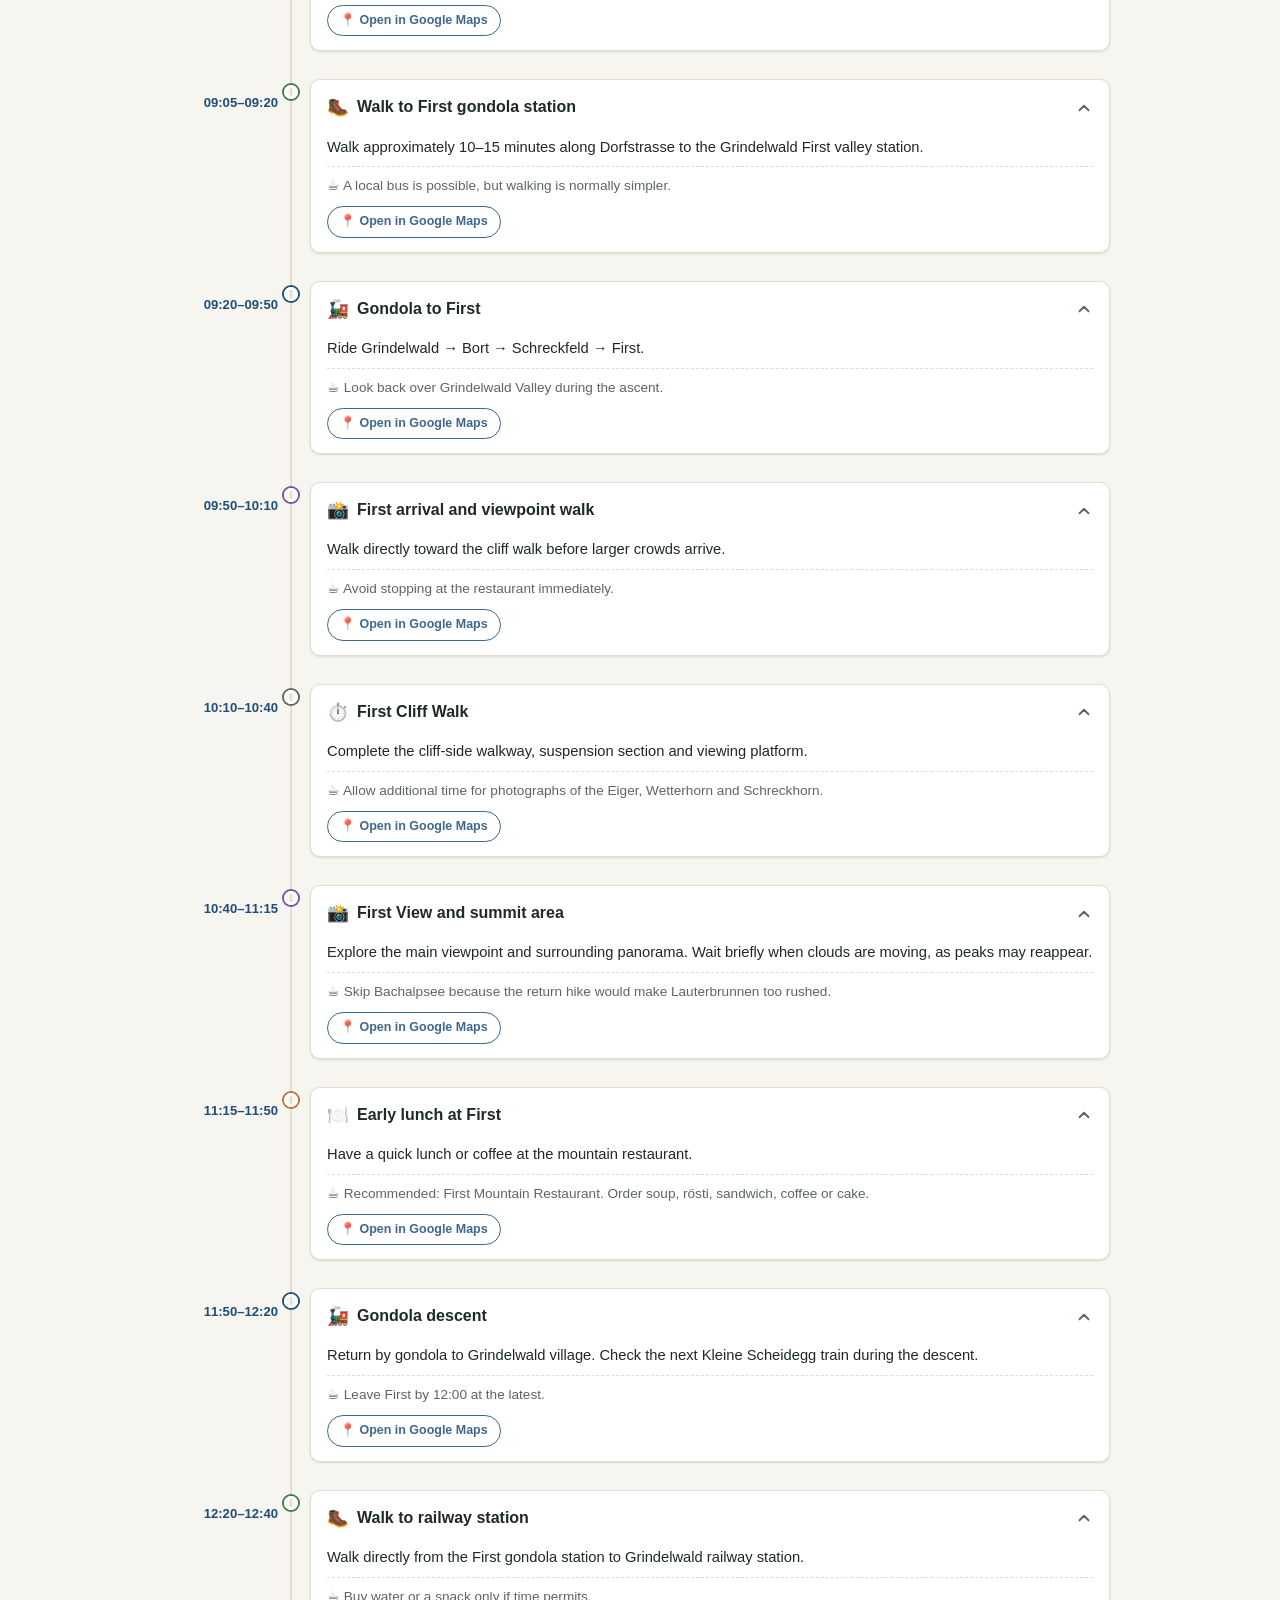
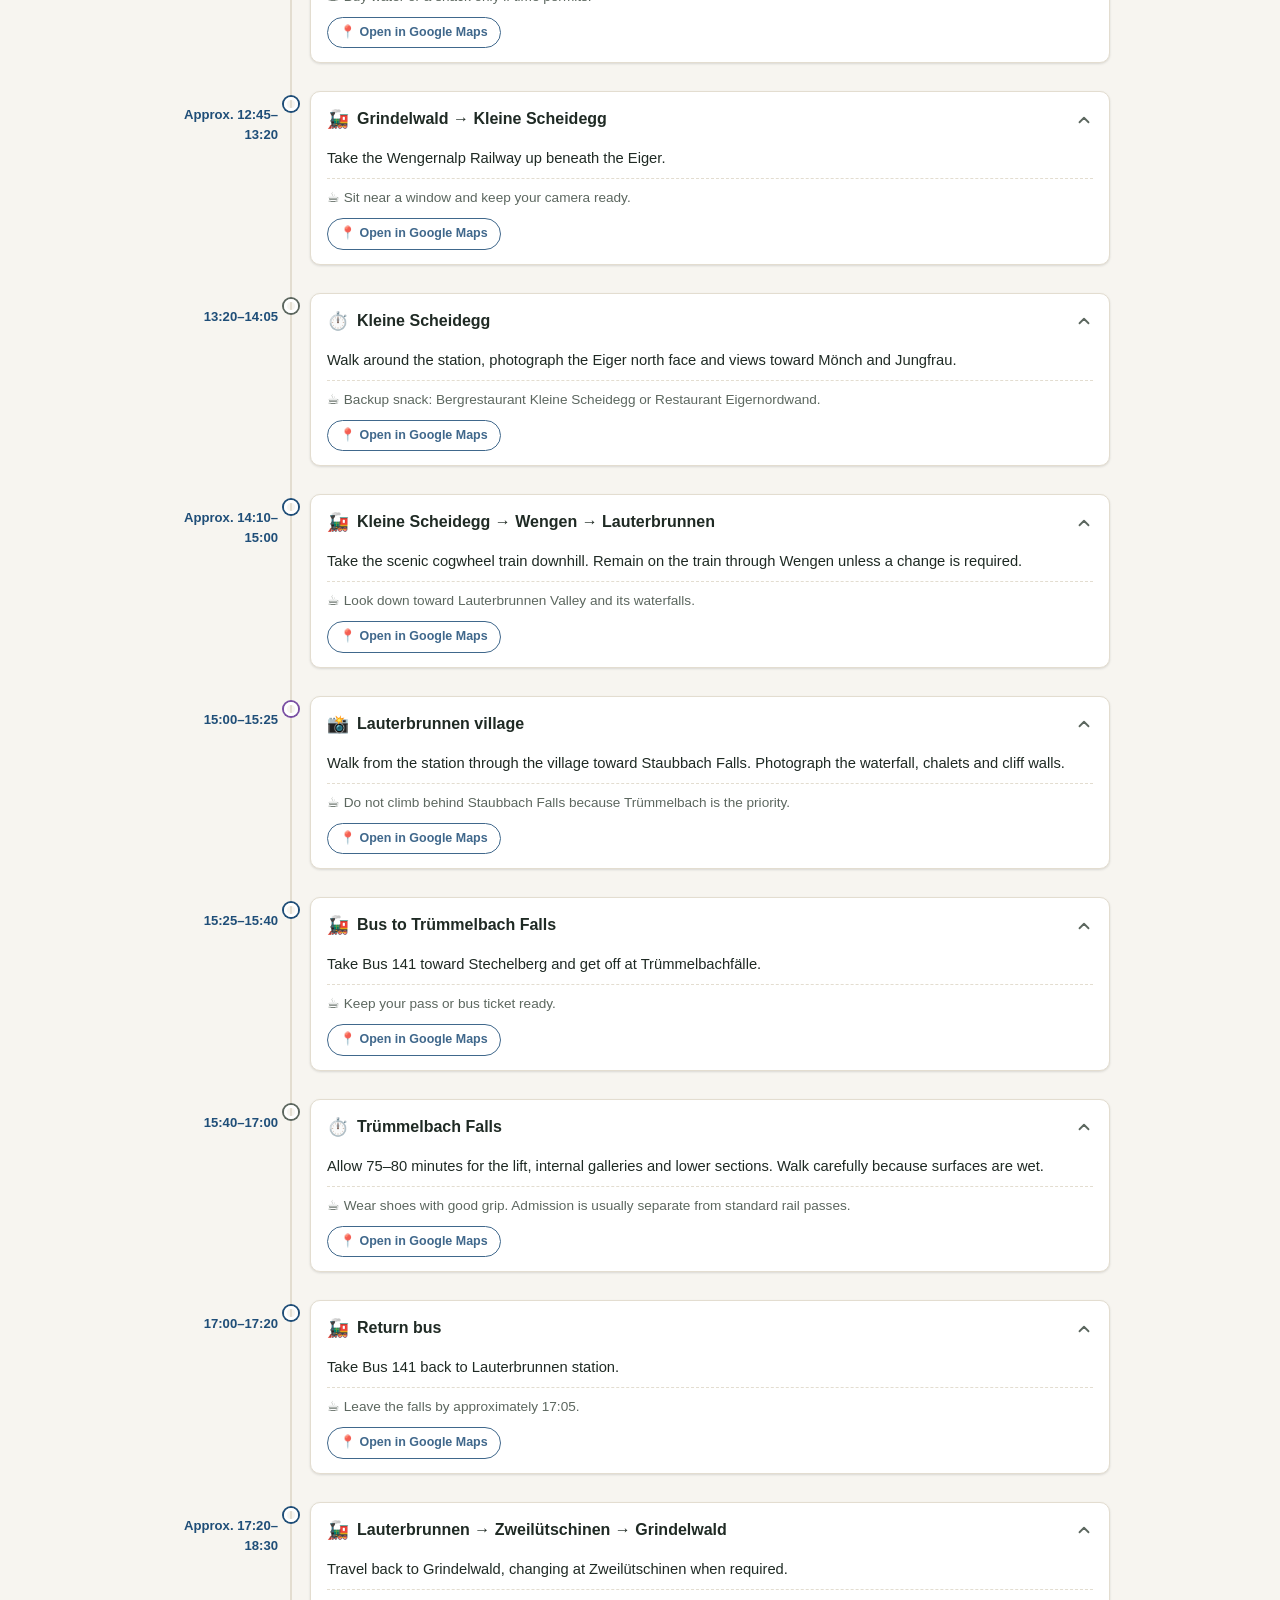
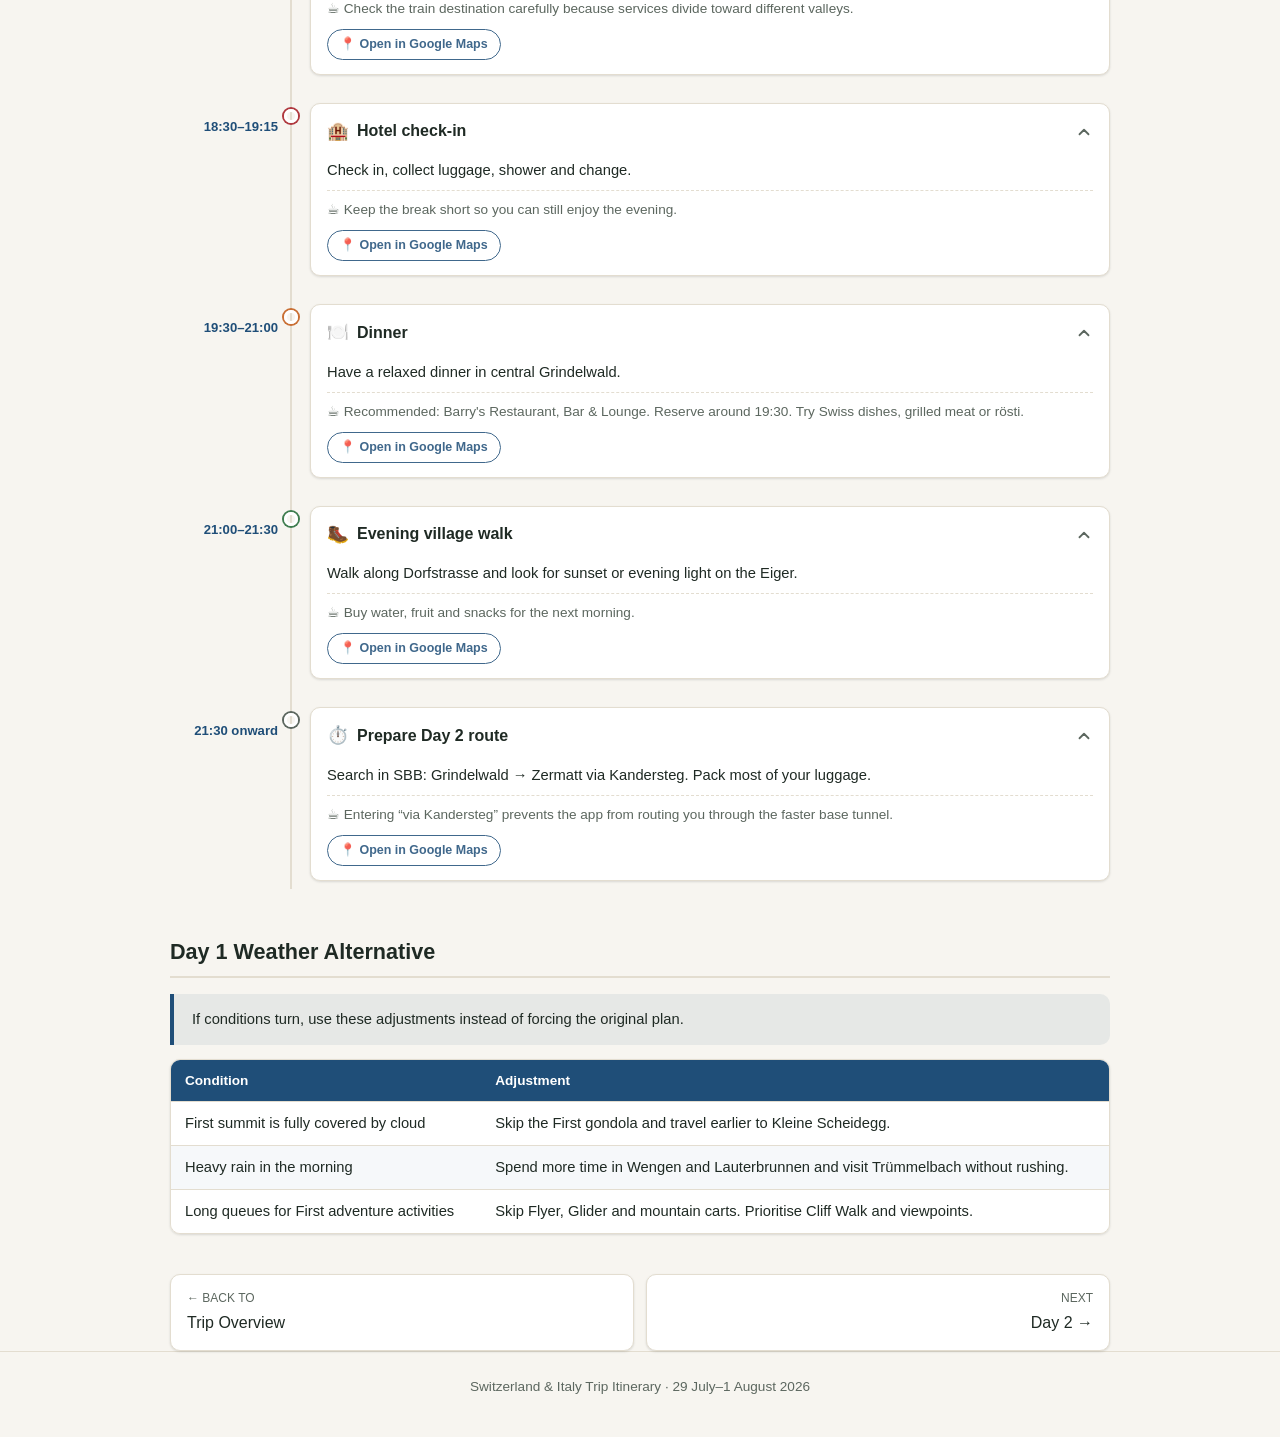
==== commit 682dc524: "Add dedicated drag-and-drop plan editor page New plan.html with a day-switcher and a drag-to-reorder" ====
--- a/day1.html
+++ b/day1.html
@@ -23,6 +23,7 @@
       <a href="day2.html">Day 2 · Zermatt</a>
       <a href="day3.html">Day 3 · Brig</a>
       <a href="day4.html">Day 4 · Milan</a>
+      <a href="plan.html">&#9999;&#65039; Edit Plan</a>
     </div>
   </div>
 </nav>
@@ -44,14 +45,18 @@
 <main class="container">
 
   <section id="timeline">
-    <h2>Hour-by-Hour Plan</h2>
+    <div class="timeline-heading-row">
+      <h2>Hour-by-Hour Plan</h2>
+      <button type="button" class="reset-day-link" hidden>&#8630; Reset this day&rsquo;s plan</button>
+    </div>
+    <p class="hidden-items-toggle" hidden></p>
     <ul class="timeline" data-date="2026-07-29">
-      <li class="timeline-item cat-food" data-start="05:15" data-end="05:30">
+      <li class="timeline-item cat-food" data-item-id="day1-wake-up-and-prepare" data-start="05:15" data-end="05:30">
         <div class="t-time">05:15–05:30</div>
         <div class="t-dot"></div>
         <details class="t-card" open>
           <summary>
-            <p class="t-title"><span class="t-live-badge t-badge-now">NOW</span><span class="t-live-badge t-badge-next">NEXT</span><span class="t-icon">🍽️</span> Wake up and prepare</p>
+            <p class="t-title"><span class="t-live-badge t-badge-now">NOW</span><span class="t-live-badge t-badge-next">NEXT</span><span class="t-icon">🍽️</span> <span class="t-title-text">Wake up and prepare</span></p>
             <svg class="t-chevron" viewBox="0 0 20 20" fill="none" xmlns="http://www.w3.org/2000/svg" aria-hidden="true"><path d="M5 7.5L10 12.5L15 7.5" stroke="currentColor" stroke-width="2" stroke-linecap="round" stroke-linejoin="round"/></svg>
           </summary>
           <div class="t-body">
@@ -61,12 +66,12 @@
           </div>
         </details>
       </li>
-      <li class="timeline-item cat-train" data-start="05:30" data-end="05:50">
+      <li class="timeline-item cat-train" data-item-id="day1-hotel-lucerne-station" data-start="05:30" data-end="05:50">
         <div class="t-time">05:30–05:50</div>
         <div class="t-dot"></div>
         <details class="t-card" open>
           <summary>
-            <p class="t-title"><span class="t-live-badge t-badge-now">NOW</span><span class="t-live-badge t-badge-next">NEXT</span><span class="t-icon">🚂</span> Hotel → Lucerne station</p>
+            <p class="t-title"><span class="t-live-badge t-badge-now">NOW</span><span class="t-live-badge t-badge-next">NEXT</span><span class="t-icon">🚂</span> <span class="t-title-text">Hotel → Lucerne station</span></p>
             <svg class="t-chevron" viewBox="0 0 20 20" fill="none" xmlns="http://www.w3.org/2000/svg" aria-hidden="true"><path d="M5 7.5L10 12.5L15 7.5" stroke="currentColor" stroke-width="2" stroke-linecap="round" stroke-linejoin="round"/></svg>
           </summary>
           <div class="t-body">
@@ -76,12 +81,12 @@
           </div>
         </details>
       </li>
-      <li class="timeline-item cat-default" data-start="06:06" data-end="07:55">
+      <li class="timeline-item cat-default" data-item-id="day1-luzern-interlaken-express" data-start="06:06" data-end="07:55">
         <div class="t-time">06:06–07:55</div>
         <div class="t-dot"></div>
         <details class="t-card" open>
           <summary>
-            <p class="t-title"><span class="t-live-badge t-badge-now">NOW</span><span class="t-live-badge t-badge-next">NEXT</span><span class="t-icon">⏱️</span> Luzern–Interlaken Express</p>
+            <p class="t-title"><span class="t-live-badge t-badge-now">NOW</span><span class="t-live-badge t-badge-next">NEXT</span><span class="t-icon">⏱️</span> <span class="t-title-text">Luzern–Interlaken Express</span></p>
             <svg class="t-chevron" viewBox="0 0 20 20" fill="none" xmlns="http://www.w3.org/2000/svg" aria-hidden="true"><path d="M5 7.5L10 12.5L15 7.5" stroke="currentColor" stroke-width="2" stroke-linecap="round" stroke-linejoin="round"/></svg>
           </summary>
           <div class="t-body">
@@ -91,12 +96,12 @@
           </div>
         </details>
       </li>
-      <li class="timeline-item cat-train" data-start="07:55" data-end="08:05">
+      <li class="timeline-item cat-train" data-item-id="day1-change-at-interlaken-ost" data-start="07:55" data-end="08:05">
         <div class="t-time">07:55–08:05</div>
         <div class="t-dot"></div>
         <details class="t-card" open>
           <summary>
-            <p class="t-title"><span class="t-live-badge t-badge-now">NOW</span><span class="t-live-badge t-badge-next">NEXT</span><span class="t-icon">🚂</span> Change at Interlaken Ost</p>
+            <p class="t-title"><span class="t-live-badge t-badge-now">NOW</span><span class="t-live-badge t-badge-next">NEXT</span><span class="t-icon">🚂</span> <span class="t-title-text">Change at Interlaken Ost</span></p>
             <svg class="t-chevron" viewBox="0 0 20 20" fill="none" xmlns="http://www.w3.org/2000/svg" aria-hidden="true"><path d="M5 7.5L10 12.5L15 7.5" stroke="currentColor" stroke-width="2" stroke-linecap="round" stroke-linejoin="round"/></svg>
           </summary>
           <div class="t-body">
@@ -106,12 +111,12 @@
           </div>
         </details>
       </li>
-      <li class="timeline-item cat-train" data-start="08:05" data-end="08:40">
+      <li class="timeline-item cat-train" data-item-id="day1-interlaken-ost-grindelwald" data-start="08:05" data-end="08:40">
         <div class="t-time">Approx. 08:05–08:40</div>
         <div class="t-dot"></div>
         <details class="t-card" open>
           <summary>
-            <p class="t-title"><span class="t-live-badge t-badge-now">NOW</span><span class="t-live-badge t-badge-next">NEXT</span><span class="t-icon">🚂</span> Interlaken Ost → Grindelwald</p>
+            <p class="t-title"><span class="t-live-badge t-badge-now">NOW</span><span class="t-live-badge t-badge-next">NEXT</span><span class="t-icon">🚂</span> <span class="t-title-text">Interlaken Ost → Grindelwald</span></p>
             <svg class="t-chevron" viewBox="0 0 20 20" fill="none" xmlns="http://www.w3.org/2000/svg" aria-hidden="true"><path d="M5 7.5L10 12.5L15 7.5" stroke="currentColor" stroke-width="2" stroke-linecap="round" stroke-linejoin="round"/></svg>
           </summary>
           <div class="t-body">
@@ -121,12 +126,12 @@
           </div>
         </details>
       </li>
-      <li class="timeline-item cat-hotel" data-start="08:40" data-end="09:05">
+      <li class="timeline-item cat-hotel" data-item-id="day1-hotel-luggage-drop" data-start="08:40" data-end="09:05">
         <div class="t-time">08:40–09:05</div>
         <div class="t-dot"></div>
         <details class="t-card" open>
           <summary>
-            <p class="t-title"><span class="t-live-badge t-badge-now">NOW</span><span class="t-live-badge t-badge-next">NEXT</span><span class="t-icon">🏨</span> Hotel luggage drop</p>
+            <p class="t-title"><span class="t-live-badge t-badge-now">NOW</span><span class="t-live-badge t-badge-next">NEXT</span><span class="t-icon">🏨</span> <span class="t-title-text">Hotel luggage drop</span></p>
             <svg class="t-chevron" viewBox="0 0 20 20" fill="none" xmlns="http://www.w3.org/2000/svg" aria-hidden="true"><path d="M5 7.5L10 12.5L15 7.5" stroke="currentColor" stroke-width="2" stroke-linecap="round" stroke-linejoin="round"/></svg>
           </summary>
           <div class="t-body">
@@ -136,12 +141,12 @@
           </div>
         </details>
       </li>
-      <li class="timeline-item cat-hike" data-start="09:05" data-end="09:20">
+      <li class="timeline-item cat-hike" data-item-id="day1-walk-to-first-gondola-station" data-start="09:05" data-end="09:20">
         <div class="t-time">09:05–09:20</div>
         <div class="t-dot"></div>
         <details class="t-card" open>
           <summary>
-            <p class="t-title"><span class="t-live-badge t-badge-now">NOW</span><span class="t-live-badge t-badge-next">NEXT</span><span class="t-icon">🥾</span> Walk to First gondola station</p>
+            <p class="t-title"><span class="t-live-badge t-badge-now">NOW</span><span class="t-live-badge t-badge-next">NEXT</span><span class="t-icon">🥾</span> <span class="t-title-text">Walk to First gondola station</span></p>
             <svg class="t-chevron" viewBox="0 0 20 20" fill="none" xmlns="http://www.w3.org/2000/svg" aria-hidden="true"><path d="M5 7.5L10 12.5L15 7.5" stroke="currentColor" stroke-width="2" stroke-linecap="round" stroke-linejoin="round"/></svg>
           </summary>
           <div class="t-body">
@@ -151,12 +156,12 @@
           </div>
         </details>
       </li>
-      <li class="timeline-item cat-train" data-start="09:20" data-end="09:50">
+      <li class="timeline-item cat-train" data-item-id="day1-gondola-to-first" data-start="09:20" data-end="09:50">
         <div class="t-time">09:20–09:50</div>
         <div class="t-dot"></div>
         <details class="t-card" open>
           <summary>
-            <p class="t-title"><span class="t-live-badge t-badge-now">NOW</span><span class="t-live-badge t-badge-next">NEXT</span><span class="t-icon">🚂</span> Gondola to First</p>
+            <p class="t-title"><span class="t-live-badge t-badge-now">NOW</span><span class="t-live-badge t-badge-next">NEXT</span><span class="t-icon">🚂</span> <span class="t-title-text">Gondola to First</span></p>
             <svg class="t-chevron" viewBox="0 0 20 20" fill="none" xmlns="http://www.w3.org/2000/svg" aria-hidden="true"><path d="M5 7.5L10 12.5L15 7.5" stroke="currentColor" stroke-width="2" stroke-linecap="round" stroke-linejoin="round"/></svg>
           </summary>
           <div class="t-body">
@@ -166,12 +171,12 @@
           </div>
         </details>
       </li>
-      <li class="timeline-item cat-view" data-start="09:50" data-end="10:10">
+      <li class="timeline-item cat-view" data-item-id="day1-first-arrival-and-viewpoint-walk" data-start="09:50" data-end="10:10">
         <div class="t-time">09:50–10:10</div>
         <div class="t-dot"></div>
         <details class="t-card" open>
           <summary>
-            <p class="t-title"><span class="t-live-badge t-badge-now">NOW</span><span class="t-live-badge t-badge-next">NEXT</span><span class="t-icon">📸</span> First arrival and viewpoint walk</p>
+            <p class="t-title"><span class="t-live-badge t-badge-now">NOW</span><span class="t-live-badge t-badge-next">NEXT</span><span class="t-icon">📸</span> <span class="t-title-text">First arrival and viewpoint walk</span></p>
             <svg class="t-chevron" viewBox="0 0 20 20" fill="none" xmlns="http://www.w3.org/2000/svg" aria-hidden="true"><path d="M5 7.5L10 12.5L15 7.5" stroke="currentColor" stroke-width="2" stroke-linecap="round" stroke-linejoin="round"/></svg>
           </summary>
           <div class="t-body">
@@ -181,12 +186,12 @@
           </div>
         </details>
       </li>
-      <li class="timeline-item cat-default" data-start="10:10" data-end="10:40">
+      <li class="timeline-item cat-default" data-item-id="day1-first-cliff-walk" data-start="10:10" data-end="10:40">
         <div class="t-time">10:10–10:40</div>
         <div class="t-dot"></div>
         <details class="t-card" open>
           <summary>
-            <p class="t-title"><span class="t-live-badge t-badge-now">NOW</span><span class="t-live-badge t-badge-next">NEXT</span><span class="t-icon">⏱️</span> First Cliff Walk</p>
+            <p class="t-title"><span class="t-live-badge t-badge-now">NOW</span><span class="t-live-badge t-badge-next">NEXT</span><span class="t-icon">⏱️</span> <span class="t-title-text">First Cliff Walk</span></p>
             <svg class="t-chevron" viewBox="0 0 20 20" fill="none" xmlns="http://www.w3.org/2000/svg" aria-hidden="true"><path d="M5 7.5L10 12.5L15 7.5" stroke="currentColor" stroke-width="2" stroke-linecap="round" stroke-linejoin="round"/></svg>
           </summary>
           <div class="t-body">
@@ -196,12 +201,12 @@
           </div>
         </details>
       </li>
-      <li class="timeline-item cat-view" data-start="10:40" data-end="11:15">
+      <li class="timeline-item cat-view" data-item-id="day1-first-view-and-summit-area" data-start="10:40" data-end="11:15">
         <div class="t-time">10:40–11:15</div>
         <div class="t-dot"></div>
         <details class="t-card" open>
           <summary>
-            <p class="t-title"><span class="t-live-badge t-badge-now">NOW</span><span class="t-live-badge t-badge-next">NEXT</span><span class="t-icon">📸</span> First View and summit area</p>
+            <p class="t-title"><span class="t-live-badge t-badge-now">NOW</span><span class="t-live-badge t-badge-next">NEXT</span><span class="t-icon">📸</span> <span class="t-title-text">First View and summit area</span></p>
             <svg class="t-chevron" viewBox="0 0 20 20" fill="none" xmlns="http://www.w3.org/2000/svg" aria-hidden="true"><path d="M5 7.5L10 12.5L15 7.5" stroke="currentColor" stroke-width="2" stroke-linecap="round" stroke-linejoin="round"/></svg>
           </summary>
           <div class="t-body">
@@ -211,12 +216,12 @@
           </div>
         </details>
       </li>
-      <li class="timeline-item cat-food" data-start="11:15" data-end="11:50">
+      <li class="timeline-item cat-food" data-item-id="day1-early-lunch-at-first" data-start="11:15" data-end="11:50">
         <div class="t-time">11:15–11:50</div>
         <div class="t-dot"></div>
         <details class="t-card" open>
           <summary>
-            <p class="t-title"><span class="t-live-badge t-badge-now">NOW</span><span class="t-live-badge t-badge-next">NEXT</span><span class="t-icon">🍽️</span> Early lunch at First</p>
+            <p class="t-title"><span class="t-live-badge t-badge-now">NOW</span><span class="t-live-badge t-badge-next">NEXT</span><span class="t-icon">🍽️</span> <span class="t-title-text">Early lunch at First</span></p>
             <svg class="t-chevron" viewBox="0 0 20 20" fill="none" xmlns="http://www.w3.org/2000/svg" aria-hidden="true"><path d="M5 7.5L10 12.5L15 7.5" stroke="currentColor" stroke-width="2" stroke-linecap="round" stroke-linejoin="round"/></svg>
           </summary>
           <div class="t-body">
@@ -226,12 +231,12 @@
           </div>
         </details>
       </li>
-      <li class="timeline-item cat-train" data-start="11:50" data-end="12:20">
+      <li class="timeline-item cat-train" data-item-id="day1-gondola-descent" data-start="11:50" data-end="12:20">
         <div class="t-time">11:50–12:20</div>
         <div class="t-dot"></div>
         <details class="t-card" open>
           <summary>
-            <p class="t-title"><span class="t-live-badge t-badge-now">NOW</span><span class="t-live-badge t-badge-next">NEXT</span><span class="t-icon">🚂</span> Gondola descent</p>
+            <p class="t-title"><span class="t-live-badge t-badge-now">NOW</span><span class="t-live-badge t-badge-next">NEXT</span><span class="t-icon">🚂</span> <span class="t-title-text">Gondola descent</span></p>
             <svg class="t-chevron" viewBox="0 0 20 20" fill="none" xmlns="http://www.w3.org/2000/svg" aria-hidden="true"><path d="M5 7.5L10 12.5L15 7.5" stroke="currentColor" stroke-width="2" stroke-linecap="round" stroke-linejoin="round"/></svg>
           </summary>
           <div class="t-body">
@@ -241,12 +246,12 @@
           </div>
         </details>
       </li>
-      <li class="timeline-item cat-hike" data-start="12:20" data-end="12:40">
+      <li class="timeline-item cat-hike" data-item-id="day1-walk-to-railway-station" data-start="12:20" data-end="12:40">
         <div class="t-time">12:20–12:40</div>
         <div class="t-dot"></div>
         <details class="t-card" open>
           <summary>
-            <p class="t-title"><span class="t-live-badge t-badge-now">NOW</span><span class="t-live-badge t-badge-next">NEXT</span><span class="t-icon">🥾</span> Walk to railway station</p>
+            <p class="t-title"><span class="t-live-badge t-badge-now">NOW</span><span class="t-live-badge t-badge-next">NEXT</span><span class="t-icon">🥾</span> <span class="t-title-text">Walk to railway station</span></p>
             <svg class="t-chevron" viewBox="0 0 20 20" fill="none" xmlns="http://www.w3.org/2000/svg" aria-hidden="true"><path d="M5 7.5L10 12.5L15 7.5" stroke="currentColor" stroke-width="2" stroke-linecap="round" stroke-linejoin="round"/></svg>
           </summary>
           <div class="t-body">
@@ -256,12 +261,12 @@
           </div>
         </details>
       </li>
-      <li class="timeline-item cat-train" data-start="12:45" data-end="13:20">
+      <li class="timeline-item cat-train" data-item-id="day1-grindelwald-kleine-scheidegg" data-start="12:45" data-end="13:20">
         <div class="t-time">Approx. 12:45–13:20</div>
         <div class="t-dot"></div>
         <details class="t-card" open>
           <summary>
-            <p class="t-title"><span class="t-live-badge t-badge-now">NOW</span><span class="t-live-badge t-badge-next">NEXT</span><span class="t-icon">🚂</span> Grindelwald → Kleine Scheidegg</p>
+            <p class="t-title"><span class="t-live-badge t-badge-now">NOW</span><span class="t-live-badge t-badge-next">NEXT</span><span class="t-icon">🚂</span> <span class="t-title-text">Grindelwald → Kleine Scheidegg</span></p>
             <svg class="t-chevron" viewBox="0 0 20 20" fill="none" xmlns="http://www.w3.org/2000/svg" aria-hidden="true"><path d="M5 7.5L10 12.5L15 7.5" stroke="currentColor" stroke-width="2" stroke-linecap="round" stroke-linejoin="round"/></svg>
           </summary>
           <div class="t-body">
@@ -271,12 +276,12 @@
           </div>
         </details>
       </li>
-      <li class="timeline-item cat-default" data-start="13:20" data-end="14:05">
+      <li class="timeline-item cat-default" data-item-id="day1-kleine-scheidegg" data-start="13:20" data-end="14:05">
         <div class="t-time">13:20–14:05</div>
         <div class="t-dot"></div>
         <details class="t-card" open>
           <summary>
-            <p class="t-title"><span class="t-live-badge t-badge-now">NOW</span><span class="t-live-badge t-badge-next">NEXT</span><span class="t-icon">⏱️</span> Kleine Scheidegg</p>
+            <p class="t-title"><span class="t-live-badge t-badge-now">NOW</span><span class="t-live-badge t-badge-next">NEXT</span><span class="t-icon">⏱️</span> <span class="t-title-text">Kleine Scheidegg</span></p>
             <svg class="t-chevron" viewBox="0 0 20 20" fill="none" xmlns="http://www.w3.org/2000/svg" aria-hidden="true"><path d="M5 7.5L10 12.5L15 7.5" stroke="currentColor" stroke-width="2" stroke-linecap="round" stroke-linejoin="round"/></svg>
           </summary>
           <div class="t-body">
@@ -286,12 +291,12 @@
           </div>
         </details>
       </li>
-      <li class="timeline-item cat-train" data-start="14:10" data-end="15:00">
+      <li class="timeline-item cat-train" data-item-id="day1-kleine-scheidegg-wengen-lauterbrunnen" data-start="14:10" data-end="15:00">
         <div class="t-time">Approx. 14:10–15:00</div>
         <div class="t-dot"></div>
         <details class="t-card" open>
           <summary>
-            <p class="t-title"><span class="t-live-badge t-badge-now">NOW</span><span class="t-live-badge t-badge-next">NEXT</span><span class="t-icon">🚂</span> Kleine Scheidegg → Wengen → Lauterbrunnen</p>
+            <p class="t-title"><span class="t-live-badge t-badge-now">NOW</span><span class="t-live-badge t-badge-next">NEXT</span><span class="t-icon">🚂</span> <span class="t-title-text">Kleine Scheidegg → Wengen → Lauterbrunnen</span></p>
             <svg class="t-chevron" viewBox="0 0 20 20" fill="none" xmlns="http://www.w3.org/2000/svg" aria-hidden="true"><path d="M5 7.5L10 12.5L15 7.5" stroke="currentColor" stroke-width="2" stroke-linecap="round" stroke-linejoin="round"/></svg>
           </summary>
           <div class="t-body">
@@ -301,12 +306,12 @@
           </div>
         </details>
       </li>
-      <li class="timeline-item cat-view" data-start="15:00" data-end="15:25">
+      <li class="timeline-item cat-view" data-item-id="day1-lauterbrunnen-village" data-start="15:00" data-end="15:25">
         <div class="t-time">15:00–15:25</div>
         <div class="t-dot"></div>
         <details class="t-card" open>
           <summary>
-            <p class="t-title"><span class="t-live-badge t-badge-now">NOW</span><span class="t-live-badge t-badge-next">NEXT</span><span class="t-icon">📸</span> Lauterbrunnen village</p>
+            <p class="t-title"><span class="t-live-badge t-badge-now">NOW</span><span class="t-live-badge t-badge-next">NEXT</span><span class="t-icon">📸</span> <span class="t-title-text">Lauterbrunnen village</span></p>
             <svg class="t-chevron" viewBox="0 0 20 20" fill="none" xmlns="http://www.w3.org/2000/svg" aria-hidden="true"><path d="M5 7.5L10 12.5L15 7.5" stroke="currentColor" stroke-width="2" stroke-linecap="round" stroke-linejoin="round"/></svg>
           </summary>
           <div class="t-body">
@@ -316,12 +321,12 @@
           </div>
         </details>
       </li>
-      <li class="timeline-item cat-train" data-start="15:25" data-end="15:40">
+      <li class="timeline-item cat-train" data-item-id="day1-bus-to-tr-mmelbach-falls" data-start="15:25" data-end="15:40">
         <div class="t-time">15:25–15:40</div>
         <div class="t-dot"></div>
         <details class="t-card" open>
           <summary>
-            <p class="t-title"><span class="t-live-badge t-badge-now">NOW</span><span class="t-live-badge t-badge-next">NEXT</span><span class="t-icon">🚂</span> Bus to Trümmelbach Falls</p>
+            <p class="t-title"><span class="t-live-badge t-badge-now">NOW</span><span class="t-live-badge t-badge-next">NEXT</span><span class="t-icon">🚂</span> <span class="t-title-text">Bus to Trümmelbach Falls</span></p>
             <svg class="t-chevron" viewBox="0 0 20 20" fill="none" xmlns="http://www.w3.org/2000/svg" aria-hidden="true"><path d="M5 7.5L10 12.5L15 7.5" stroke="currentColor" stroke-width="2" stroke-linecap="round" stroke-linejoin="round"/></svg>
           </summary>
           <div class="t-body">
@@ -331,12 +336,12 @@
           </div>
         </details>
       </li>
-      <li class="timeline-item cat-default" data-start="15:40" data-end="17:00">
+      <li class="timeline-item cat-default" data-item-id="day1-tr-mmelbach-falls" data-start="15:40" data-end="17:00">
         <div class="t-time">15:40–17:00</div>
         <div class="t-dot"></div>
         <details class="t-card" open>
           <summary>
-            <p class="t-title"><span class="t-live-badge t-badge-now">NOW</span><span class="t-live-badge t-badge-next">NEXT</span><span class="t-icon">⏱️</span> Trümmelbach Falls</p>
+            <p class="t-title"><span class="t-live-badge t-badge-now">NOW</span><span class="t-live-badge t-badge-next">NEXT</span><span class="t-icon">⏱️</span> <span class="t-title-text">Trümmelbach Falls</span></p>
             <svg class="t-chevron" viewBox="0 0 20 20" fill="none" xmlns="http://www.w3.org/2000/svg" aria-hidden="true"><path d="M5 7.5L10 12.5L15 7.5" stroke="currentColor" stroke-width="2" stroke-linecap="round" stroke-linejoin="round"/></svg>
           </summary>
           <div class="t-body">
@@ -346,12 +351,12 @@
           </div>
         </details>
       </li>
-      <li class="timeline-item cat-train" data-start="17:00" data-end="17:20">
+      <li class="timeline-item cat-train" data-item-id="day1-return-bus" data-start="17:00" data-end="17:20">
         <div class="t-time">17:00–17:20</div>
         <div class="t-dot"></div>
         <details class="t-card" open>
           <summary>
-            <p class="t-title"><span class="t-live-badge t-badge-now">NOW</span><span class="t-live-badge t-badge-next">NEXT</span><span class="t-icon">🚂</span> Return bus</p>
+            <p class="t-title"><span class="t-live-badge t-badge-now">NOW</span><span class="t-live-badge t-badge-next">NEXT</span><span class="t-icon">🚂</span> <span class="t-title-text">Return bus</span></p>
             <svg class="t-chevron" viewBox="0 0 20 20" fill="none" xmlns="http://www.w3.org/2000/svg" aria-hidden="true"><path d="M5 7.5L10 12.5L15 7.5" stroke="currentColor" stroke-width="2" stroke-linecap="round" stroke-linejoin="round"/></svg>
           </summary>
           <div class="t-body">
@@ -361,12 +366,12 @@
           </div>
         </details>
       </li>
-      <li class="timeline-item cat-train" data-start="17:20" data-end="18:30">
+      <li class="timeline-item cat-train" data-item-id="day1-lauterbrunnen-zweil-tschinen-grindelwald" data-start="17:20" data-end="18:30">
         <div class="t-time">Approx. 17:20–18:30</div>
         <div class="t-dot"></div>
         <details class="t-card" open>
           <summary>
-            <p class="t-title"><span class="t-live-badge t-badge-now">NOW</span><span class="t-live-badge t-badge-next">NEXT</span><span class="t-icon">🚂</span> Lauterbrunnen → Zweilütschinen → Grindelwald</p>
+            <p class="t-title"><span class="t-live-badge t-badge-now">NOW</span><span class="t-live-badge t-badge-next">NEXT</span><span class="t-icon">🚂</span> <span class="t-title-text">Lauterbrunnen → Zweilütschinen → Grindelwald</span></p>
             <svg class="t-chevron" viewBox="0 0 20 20" fill="none" xmlns="http://www.w3.org/2000/svg" aria-hidden="true"><path d="M5 7.5L10 12.5L15 7.5" stroke="currentColor" stroke-width="2" stroke-linecap="round" stroke-linejoin="round"/></svg>
           </summary>
           <div class="t-body">
@@ -376,12 +381,12 @@
           </div>
         </details>
       </li>
-      <li class="timeline-item cat-hotel" data-start="18:30" data-end="19:15">
+      <li class="timeline-item cat-hotel" data-item-id="day1-hotel-check-in" data-start="18:30" data-end="19:15">
         <div class="t-time">18:30–19:15</div>
         <div class="t-dot"></div>
         <details class="t-card" open>
           <summary>
-            <p class="t-title"><span class="t-live-badge t-badge-now">NOW</span><span class="t-live-badge t-badge-next">NEXT</span><span class="t-icon">🏨</span> Hotel check-in</p>
+            <p class="t-title"><span class="t-live-badge t-badge-now">NOW</span><span class="t-live-badge t-badge-next">NEXT</span><span class="t-icon">🏨</span> <span class="t-title-text">Hotel check-in</span></p>
             <svg class="t-chevron" viewBox="0 0 20 20" fill="none" xmlns="http://www.w3.org/2000/svg" aria-hidden="true"><path d="M5 7.5L10 12.5L15 7.5" stroke="currentColor" stroke-width="2" stroke-linecap="round" stroke-linejoin="round"/></svg>
           </summary>
           <div class="t-body">
@@ -391,12 +396,12 @@
           </div>
         </details>
       </li>
-      <li class="timeline-item cat-food" data-start="19:30" data-end="21:00">
+      <li class="timeline-item cat-food" data-item-id="day1-dinner" data-start="19:30" data-end="21:00">
         <div class="t-time">19:30–21:00</div>
         <div class="t-dot"></div>
         <details class="t-card" open>
           <summary>
-            <p class="t-title"><span class="t-live-badge t-badge-now">NOW</span><span class="t-live-badge t-badge-next">NEXT</span><span class="t-icon">🍽️</span> Dinner</p>
+            <p class="t-title"><span class="t-live-badge t-badge-now">NOW</span><span class="t-live-badge t-badge-next">NEXT</span><span class="t-icon">🍽️</span> <span class="t-title-text">Dinner</span></p>
             <svg class="t-chevron" viewBox="0 0 20 20" fill="none" xmlns="http://www.w3.org/2000/svg" aria-hidden="true"><path d="M5 7.5L10 12.5L15 7.5" stroke="currentColor" stroke-width="2" stroke-linecap="round" stroke-linejoin="round"/></svg>
           </summary>
           <div class="t-body">
@@ -406,12 +411,12 @@
           </div>
         </details>
       </li>
-      <li class="timeline-item cat-hike" data-start="21:00" data-end="21:30">
+      <li class="timeline-item cat-hike" data-item-id="day1-evening-village-walk" data-start="21:00" data-end="21:30">
         <div class="t-time">21:00–21:30</div>
         <div class="t-dot"></div>
         <details class="t-card" open>
           <summary>
-            <p class="t-title"><span class="t-live-badge t-badge-now">NOW</span><span class="t-live-badge t-badge-next">NEXT</span><span class="t-icon">🥾</span> Evening village walk</p>
+            <p class="t-title"><span class="t-live-badge t-badge-now">NOW</span><span class="t-live-badge t-badge-next">NEXT</span><span class="t-icon">🥾</span> <span class="t-title-text">Evening village walk</span></p>
             <svg class="t-chevron" viewBox="0 0 20 20" fill="none" xmlns="http://www.w3.org/2000/svg" aria-hidden="true"><path d="M5 7.5L10 12.5L15 7.5" stroke="currentColor" stroke-width="2" stroke-linecap="round" stroke-linejoin="round"/></svg>
           </summary>
           <div class="t-body">
@@ -421,12 +426,12 @@
           </div>
         </details>
       </li>
-      <li class="timeline-item cat-default" data-start="21:30" data-end="23:59">
+      <li class="timeline-item cat-default" data-item-id="day1-prepare-day-2-route" data-start="21:30" data-end="23:59">
         <div class="t-time">21:30 onward</div>
         <div class="t-dot"></div>
         <details class="t-card" open>
           <summary>
-            <p class="t-title"><span class="t-live-badge t-badge-now">NOW</span><span class="t-live-badge t-badge-next">NEXT</span><span class="t-icon">⏱️</span> Prepare Day 2 route</p>
+            <p class="t-title"><span class="t-live-badge t-badge-now">NOW</span><span class="t-live-badge t-badge-next">NEXT</span><span class="t-icon">⏱️</span> <span class="t-title-text">Prepare Day 2 route</span></p>
             <svg class="t-chevron" viewBox="0 0 20 20" fill="none" xmlns="http://www.w3.org/2000/svg" aria-hidden="true"><path d="M5 7.5L10 12.5L15 7.5" stroke="currentColor" stroke-width="2" stroke-linecap="round" stroke-linejoin="round"/></svg>
           </summary>
           <div class="t-body">
@@ -467,6 +472,7 @@
   </div>
 </footer>
 
+<script src="assets/js/plan.js"></script>
 <script src="assets/js/main.js"></script>
 <script src="assets/js/chat.js" defer></script>
 </body>
--- a/assets/css/style.css
+++ b/assets/css/style.css
@@ -748,6 +748,381 @@
   .ai-fab { right: 14px; bottom: 14px; }
 }
 
+/* ---------- Plan overlay (AI-added / hidden items) ---------- */
+.timeline-heading-row {
+  display: flex;
+  align-items: baseline;
+  justify-content: space-between;
+  gap: 12px;
+  flex-wrap: wrap;
+  border-bottom: 2px solid var(--color-border);
+  margin-bottom: 16px;
+  padding-bottom: 8px;
+}
+
+.timeline-heading-row h2 {
+  margin: 0;
+  padding: 0;
+  border: none;
+}
+
+.reset-day-link {
+  background: none;
+  border: none;
+  color: var(--color-muted);
+  font-size: 0.8rem;
+  text-decoration: underline;
+  cursor: pointer;
+  padding: 0;
+}
+
+.reset-day-link:hover { color: var(--color-primary); }
+
+.hidden-items-toggle { margin: -8px 0 16px; }
+
+.hidden-toggle-btn {
+  background: none;
+  border: 1px dashed var(--color-border);
+  color: var(--color-muted);
+  font-size: 0.82rem;
+  border-radius: 999px;
+  padding: 5px 12px;
+  cursor: pointer;
+}
+
+.hidden-toggle-btn:hover { border-color: var(--color-primary); color: var(--color-primary); }
+
+.timeline-item.t-hidden { display: none; }
+
+.timeline-item.t-added .t-card { border-style: dashed; }
+
+.ai-added-badge {
+  display: inline-block;
+  background: var(--color-view);
+  color: #fff;
+  font-size: 0.65rem;
+  font-weight: 700;
+  letter-spacing: 0.04em;
+  padding: 1px 6px;
+  border-radius: 999px;
+  margin-right: 4px;
+  vertical-align: middle;
+}
+
+/* ---------- AI action preview cards ---------- */
+.ai-action-card {
+  align-self: flex-start;
+  max-width: 92%;
+  background: var(--color-surface);
+  border: 1px solid var(--color-border);
+  border-radius: 10px;
+  padding: 10px 12px;
+  font-size: 0.85rem;
+  display: flex;
+  flex-direction: column;
+  gap: 6px;
+}
+
+.ai-action-meta { font-weight: 700; }
+
+.ai-action-detail { color: var(--color-muted); }
+
+.ai-action-map-link {
+  color: var(--color-primary);
+  font-size: 0.8rem;
+  text-decoration: none;
+}
+
+.ai-action-map-link:hover { text-decoration: underline; }
+
+.ai-action-btn {
+  align-self: flex-start;
+  border: none;
+  border-radius: 999px;
+  padding: 6px 14px;
+  font-weight: 600;
+  font-size: 0.8rem;
+  cursor: pointer;
+  color: #fff;
+}
+
+.ai-action-add { background: var(--color-hike); }
+.ai-action-remove { background: var(--color-hotel); }
+.ai-action-btn:hover { opacity: 0.9; }
+.ai-action-btn:disabled { opacity: 0.6; cursor: default; }
+
+/* ---------- Plan editor page ---------- */
+.editor-main { padding-top: 32px; }
+
+.editor-hint {
+  color: var(--color-muted);
+  font-size: 0.88rem;
+  margin: 0 0 18px;
+}
+
+.editor-tabs {
+  display: flex;
+  flex-wrap: wrap;
+  gap: 8px;
+  margin-bottom: 18px;
+}
+
+.editor-tab {
+  background: var(--color-surface);
+  border: 1px solid var(--color-border);
+  border-radius: 999px;
+  padding: 8px 16px;
+  font-weight: 600;
+  font-size: 0.85rem;
+  color: var(--color-muted);
+  cursor: pointer;
+}
+
+.editor-tab.active {
+  background: var(--color-primary);
+  border-color: var(--color-primary);
+  color: #fff;
+}
+
+.editor-list {
+  list-style: none;
+  margin: 0 0 12px;
+  padding: 0;
+  display: flex;
+  flex-direction: column;
+  gap: 8px;
+}
+
+.editor-row {
+  display: flex;
+  align-items: center;
+  gap: 10px;
+  background: var(--color-surface);
+  border: 1px solid var(--color-border);
+  border-radius: 10px;
+  box-shadow: var(--shadow);
+  padding: 10px 12px;
+  cursor: grab;
+}
+
+.editor-row.dragging { opacity: 0.4; }
+.editor-row.drag-over { border-color: var(--color-primary); border-style: dashed; }
+.editor-row-pending { border-style: dashed; }
+.editor-row-added .editor-row-title { color: var(--color-view); }
+
+.editor-row-handle {
+  color: var(--color-muted);
+  font-size: 1rem;
+  cursor: grab;
+  flex: none;
+}
+
+.editor-row-time {
+  flex: none;
+  width: 108px;
+  font-weight: 700;
+  font-size: 0.82rem;
+  color: var(--color-primary);
+}
+
+.editor-row-title {
+  flex: 1;
+  font-size: 0.92rem;
+  min-width: 0;
+  overflow: hidden;
+  text-overflow: ellipsis;
+  white-space: nowrap;
+}
+
+.editor-row-map {
+  flex: none;
+  text-decoration: none;
+  font-size: 1rem;
+}
+
+.editor-row-remove {
+  flex: none;
+  background: none;
+  border: none;
+  color: var(--color-muted);
+  font-size: 0.9rem;
+  cursor: pointer;
+  padding: 4px 6px;
+}
+
+.editor-row-remove:hover { color: var(--color-hotel); }
+
+.editor-hidden-section {
+  margin: 0 0 20px;
+  padding: 12px;
+  border: 1px dashed var(--color-border);
+  border-radius: 10px;
+}
+
+.editor-hidden-title {
+  margin: 0 0 8px;
+  font-size: 0.82rem;
+  color: var(--color-muted);
+  font-weight: 600;
+}
+
+.editor-hidden-chips { display: flex; flex-wrap: wrap; gap: 6px; }
+
+.editor-hidden-chip {
+  background: var(--color-bg);
+  border: 1px solid var(--color-border);
+  border-radius: 999px;
+  padding: 4px 10px;
+  font-size: 0.78rem;
+  color: var(--color-muted);
+  cursor: pointer;
+}
+
+.editor-hidden-chip:hover { border-color: var(--color-hike); color: var(--color-hike); }
+
+.editor-add-row {
+  display: flex;
+  gap: 8px;
+  margin-bottom: 16px;
+}
+
+.editor-add-input {
+  flex: 1;
+  font: inherit;
+  padding: 9px 12px;
+  border-radius: 8px;
+  border: 1px solid var(--color-border);
+  background: var(--color-surface);
+  color: var(--color-ink);
+}
+
+.editor-add-btn {
+  background: var(--color-surface);
+  border: 1px solid var(--color-primary);
+  color: var(--color-primary);
+  border-radius: 8px;
+  padding: 9px 16px;
+  font-weight: 600;
+  cursor: pointer;
+}
+
+.editor-add-btn:hover { background: var(--color-primary); color: #fff; }
+
+.editor-ai-btn {
+  display: block;
+  width: 100%;
+  background: var(--color-view);
+  color: #fff;
+  border: none;
+  border-radius: 10px;
+  padding: 12px;
+  font-weight: 700;
+  font-size: 0.92rem;
+  cursor: pointer;
+  margin-bottom: 12px;
+}
+
+.editor-ai-btn:hover { opacity: 0.9; }
+.editor-ai-btn:disabled { opacity: 0.6; cursor: default; }
+
+.editor-draft-preview { margin-bottom: 16px; }
+
+.editor-draft-banner {
+  background: rgba(201, 111, 52, 0.12);
+  border-left: 4px solid var(--color-accent);
+  border-radius: 0 8px 8px 0;
+  padding: 10px 14px;
+  font-size: 0.85rem;
+  margin-bottom: 10px;
+}
+
+.editor-draft-error {
+  background: rgba(176, 57, 63, 0.1);
+  border-left: 4px solid var(--color-hotel);
+  border-radius: 0 8px 8px 0;
+  padding: 10px 14px;
+  font-size: 0.85rem;
+}
+
+.editor-draft-summary { font-size: 0.88rem; color: var(--color-muted); margin: 0 0 10px; }
+
+.editor-draft-list {
+  list-style: none;
+  margin: 0 0 12px;
+  padding: 0;
+  display: flex;
+  flex-direction: column;
+  gap: 6px;
+}
+
+.editor-draft-row {
+  display: flex;
+  flex-wrap: wrap;
+  gap: 8px;
+  align-items: baseline;
+  background: var(--color-surface);
+  border: 1px solid var(--color-border);
+  border-radius: 8px;
+  padding: 8px 12px;
+  font-size: 0.85rem;
+}
+
+.editor-draft-row .editor-row-time { width: auto; }
+.editor-draft-travel { color: var(--color-muted); font-size: 0.8rem; font-style: italic; }
+
+.editor-draft-actions { display: flex; gap: 10px; }
+
+.editor-draft-apply, .editor-draft-dismiss {
+  border: none;
+  border-radius: 999px;
+  padding: 8px 16px;
+  font-weight: 600;
+  font-size: 0.85rem;
+  cursor: pointer;
+}
+
+.editor-draft-apply { background: var(--color-hike); color: #fff; }
+.editor-draft-dismiss { background: var(--color-bg); color: var(--color-muted); border: 1px solid var(--color-border); }
+
+.editor-save-bar {
+  display: flex;
+  align-items: center;
+  gap: 12px;
+  flex-wrap: wrap;
+  padding-top: 16px;
+  border-top: 1px solid var(--color-border);
+}
+
+.editor-save-btn {
+  background: var(--color-primary);
+  color: #fff;
+  border: none;
+  border-radius: 999px;
+  padding: 10px 20px;
+  font-weight: 700;
+  cursor: pointer;
+}
+
+.editor-save-btn:hover { background: var(--color-primary-dark); }
+
+.editor-reset-btn {
+  background: none;
+  border: none;
+  color: var(--color-muted);
+  text-decoration: underline;
+  font-size: 0.85rem;
+  cursor: pointer;
+}
+
+.editor-reset-btn:hover { color: var(--color-hotel); }
+
+.editor-save-status { color: var(--color-hike); font-size: 0.85rem; font-weight: 600; }
+
+@media (max-width: 640px) {
+  .editor-row-time { width: 78px; font-size: 0.76rem; }
+  .editor-row-title { font-size: 0.86rem; }
+}
+
 @media print {
   .site-nav, .nav-toggle, .day-pager, .ai-fab, .ai-panel { display: none; }
   .hero { background: none; color: var(--color-ink); }
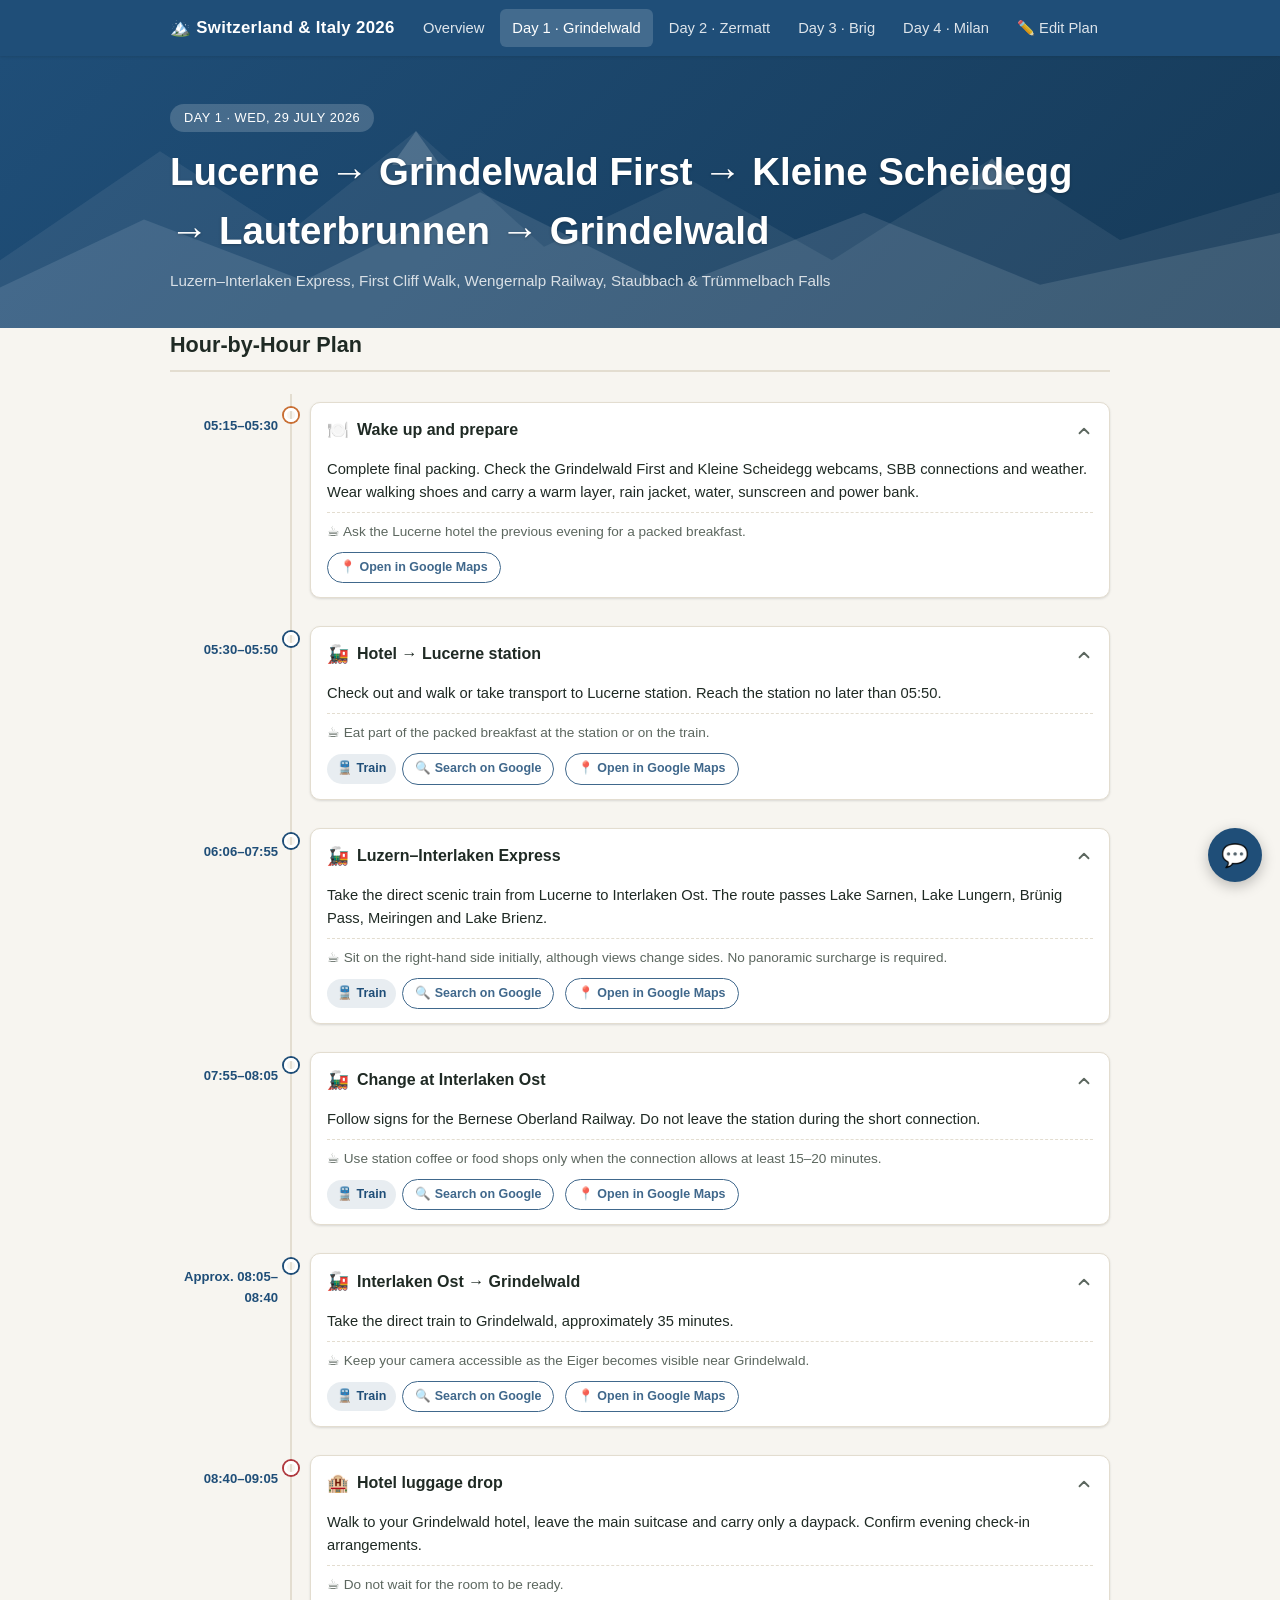
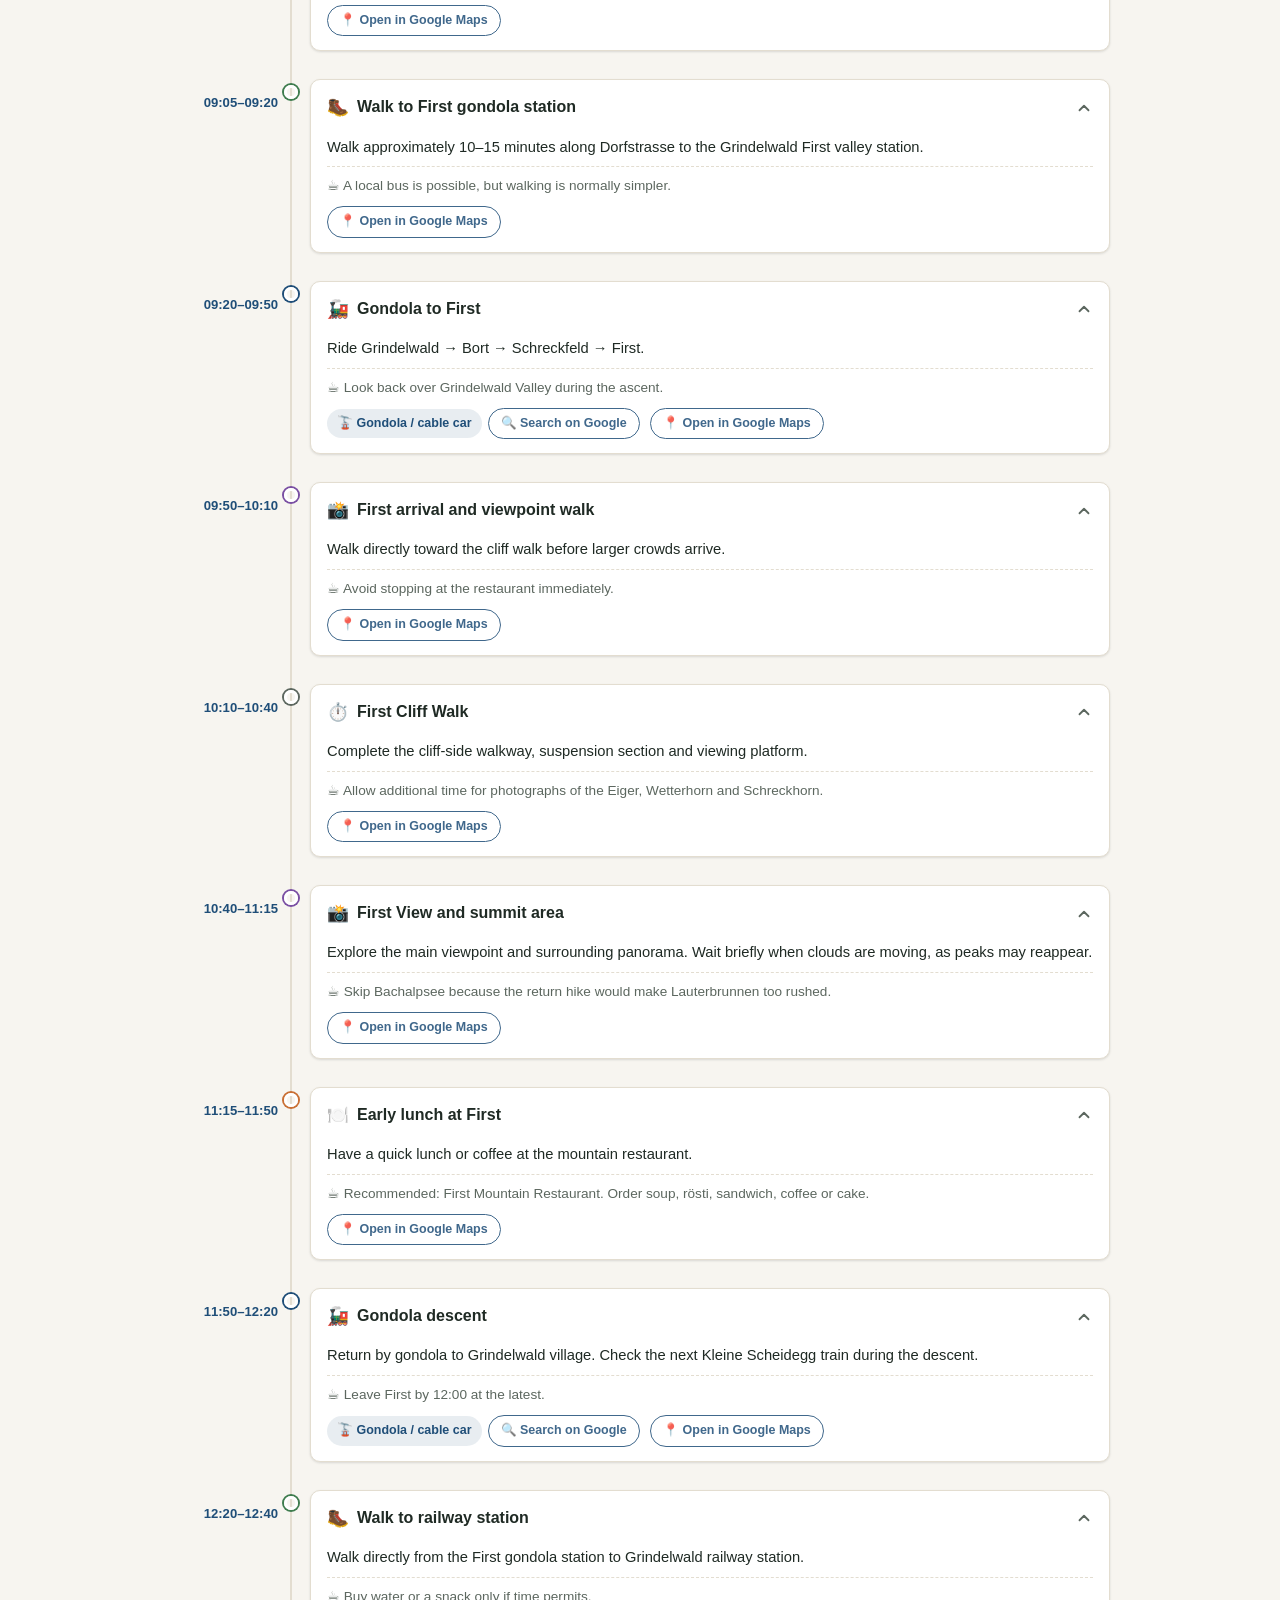
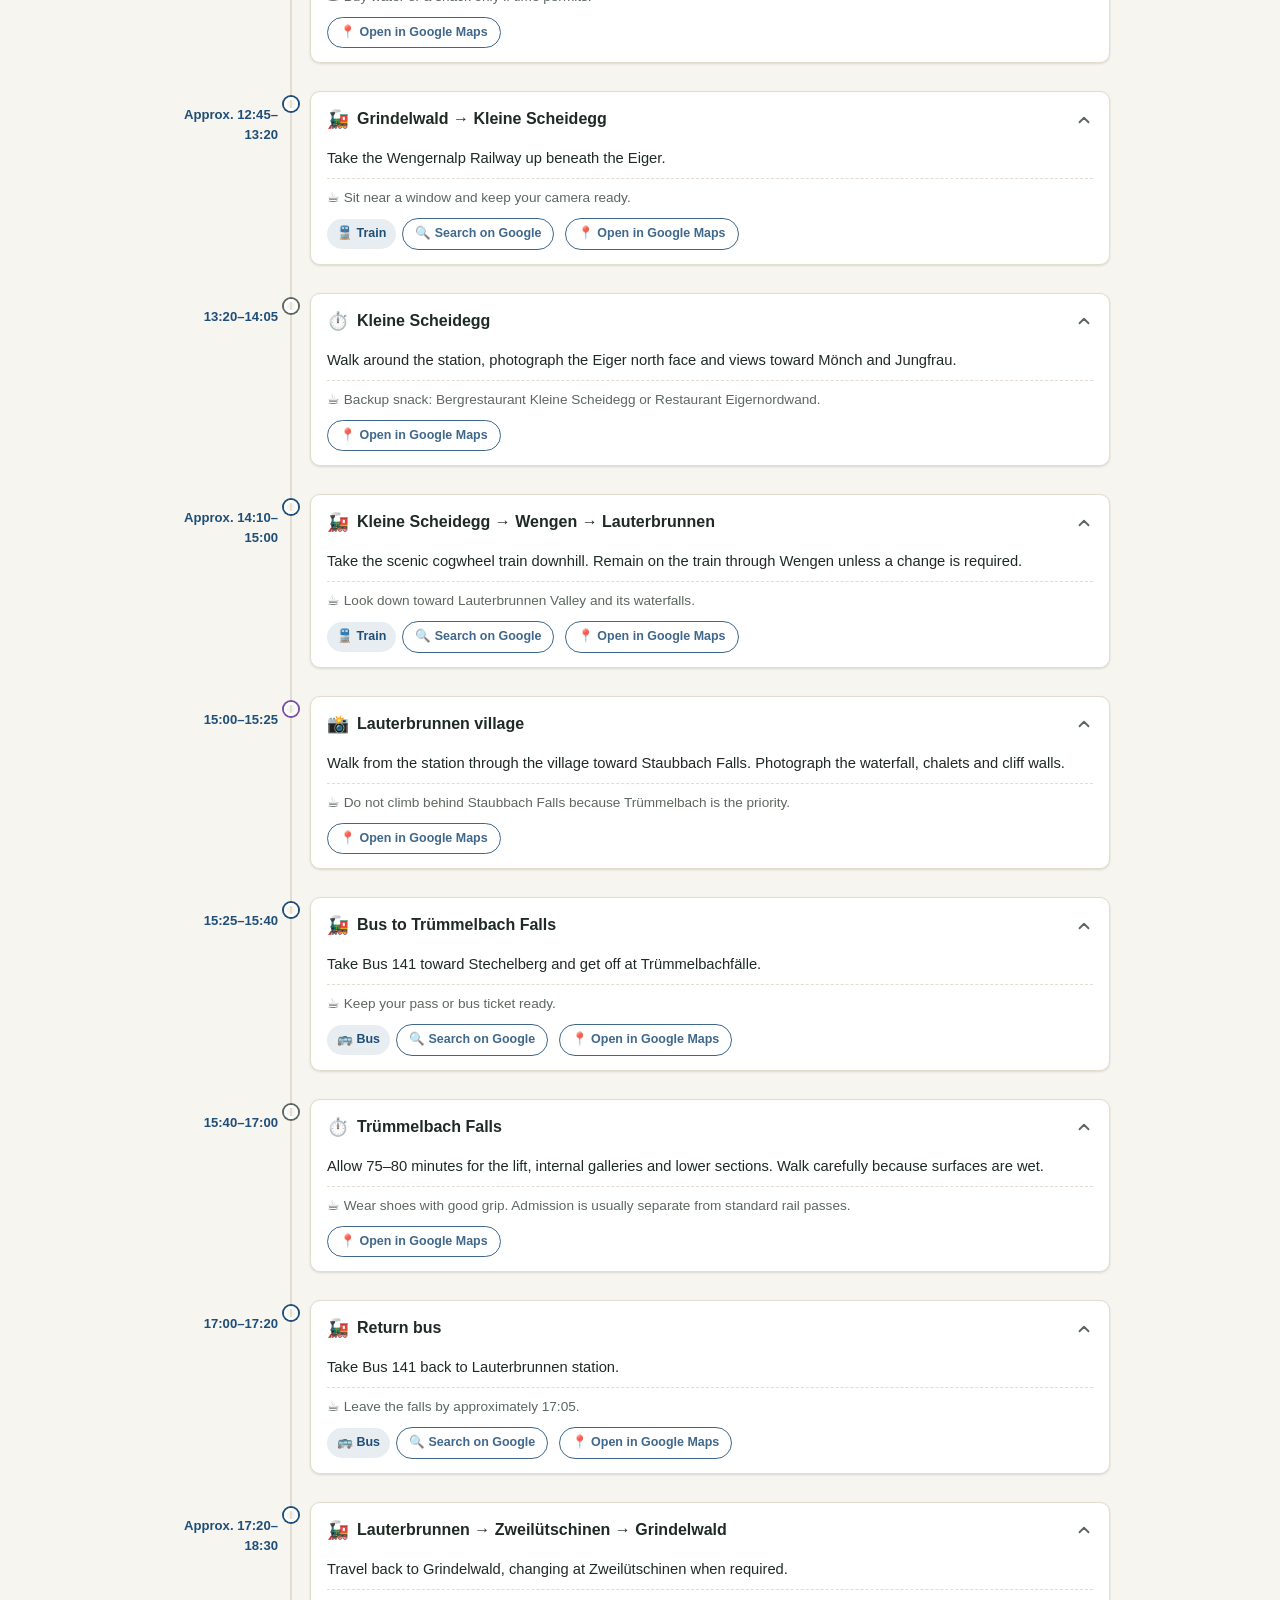
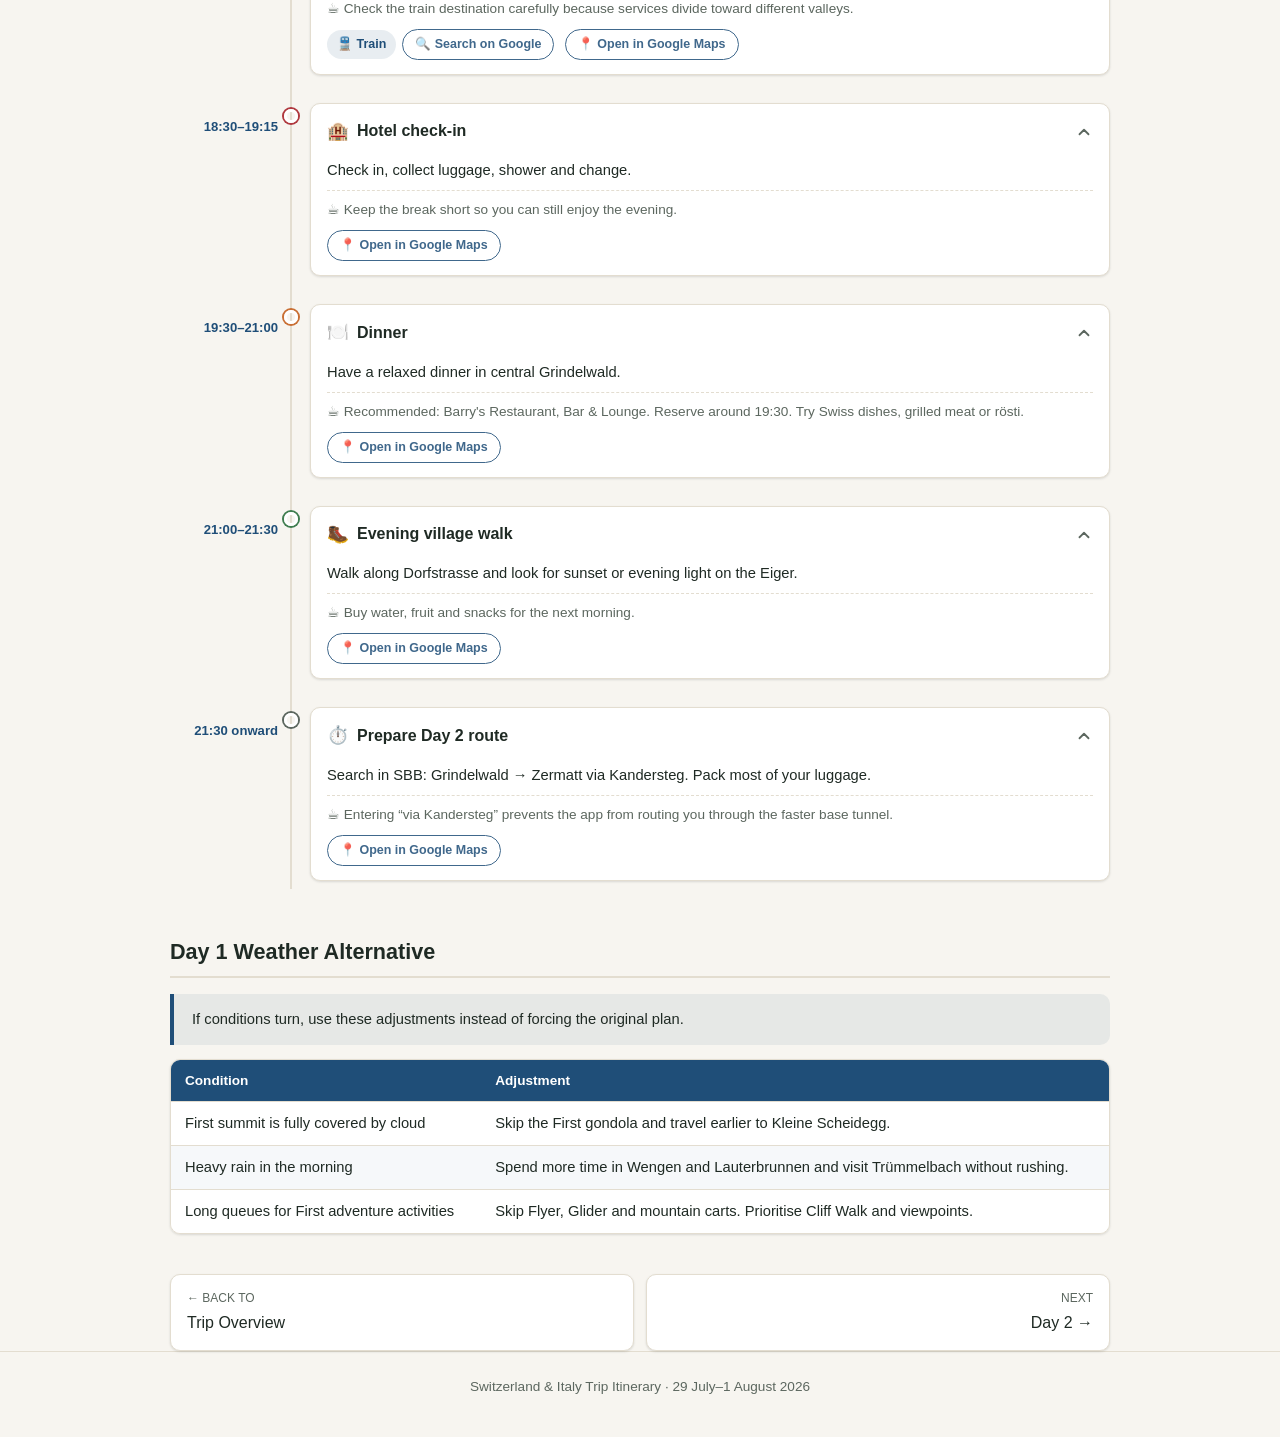
==== commit ab3574a3: "Add transport-mode badge and Google Search link to transit legs Every train/bus/gondola/ferry/cogwhe" ====
--- a/day1.html
+++ b/day1.html
@@ -62,6 +62,7 @@
           <div class="t-body">
             <p class="t-detail">Complete final packing. Check the Grindelwald First and Kleine Scheidegg webcams, SBB connections and weather. Wear walking shoes and carry a warm layer, rain jacket, water, sunscreen and power bank.</p>
             <p class="t-note">Ask the Lucerne hotel the previous evening for a packed breakfast.</p>
+            
             <a class="t-map-link" href="https://www.google.com/maps/search/?api=1&query=Lucerne%2C%20Switzerland" target="_blank" rel="noopener">&#128205; Open in Google Maps</a>
           </div>
         </details>
@@ -77,21 +78,23 @@
           <div class="t-body">
             <p class="t-detail">Check out and walk or take transport to Lucerne station. Reach the station no later than 05:50.</p>
             <p class="t-note">Eat part of the packed breakfast at the station or on the train.</p>
+            <span class="t-transport-badge">🚆 Train</span><a class="t-search-link" href="https://www.google.com/search?q=Luzern%20Hauptbahnhof%2C%20Lucerne%2C%20Switzerland" target="_blank" rel="noopener">&#128269; Search on Google</a>
             <a class="t-map-link" href="https://www.google.com/maps/search/?api=1&query=Luzern%20Hauptbahnhof%2C%20Lucerne%2C%20Switzerland" target="_blank" rel="noopener">&#128205; Open in Google Maps</a>
           </div>
         </details>
       </li>
-      <li class="timeline-item cat-default" data-item-id="day1-luzern-interlaken-express" data-start="06:06" data-end="07:55">
+      <li class="timeline-item cat-train" data-item-id="day1-luzern-interlaken-express" data-start="06:06" data-end="07:55">
         <div class="t-time">06:06–07:55</div>
         <div class="t-dot"></div>
         <details class="t-card" open>
           <summary>
-            <p class="t-title"><span class="t-live-badge t-badge-now">NOW</span><span class="t-live-badge t-badge-next">NEXT</span><span class="t-icon">⏱️</span> <span class="t-title-text">Luzern–Interlaken Express</span></p>
+            <p class="t-title"><span class="t-live-badge t-badge-now">NOW</span><span class="t-live-badge t-badge-next">NEXT</span><span class="t-icon">🚂</span> <span class="t-title-text">Luzern–Interlaken Express</span></p>
             <svg class="t-chevron" viewBox="0 0 20 20" fill="none" xmlns="http://www.w3.org/2000/svg" aria-hidden="true"><path d="M5 7.5L10 12.5L15 7.5" stroke="currentColor" stroke-width="2" stroke-linecap="round" stroke-linejoin="round"/></svg>
           </summary>
           <div class="t-body">
             <p class="t-detail">Take the direct scenic train from Lucerne to Interlaken Ost. The route passes Lake Sarnen, Lake Lungern, Brünig Pass, Meiringen and Lake Brienz.</p>
             <p class="t-note">Sit on the right-hand side initially, although views change sides. No panoramic surcharge is required.</p>
+            <span class="t-transport-badge">🚆 Train</span><a class="t-search-link" href="https://www.google.com/search?q=Interlaken%20Ost%20railway%20station%2C%20Switzerland" target="_blank" rel="noopener">&#128269; Search on Google</a>
             <a class="t-map-link" href="https://www.google.com/maps/search/?api=1&query=Interlaken%20Ost%20railway%20station%2C%20Switzerland" target="_blank" rel="noopener">&#128205; Open in Google Maps</a>
           </div>
         </details>
@@ -107,6 +110,7 @@
           <div class="t-body">
             <p class="t-detail">Follow signs for the Bernese Oberland Railway. Do not leave the station during the short connection.</p>
             <p class="t-note">Use station coffee or food shops only when the connection allows at least 15–20 minutes.</p>
+            <span class="t-transport-badge">🚆 Train</span><a class="t-search-link" href="https://www.google.com/search?q=Interlaken%20Ost%20railway%20station%2C%20Switzerland" target="_blank" rel="noopener">&#128269; Search on Google</a>
             <a class="t-map-link" href="https://www.google.com/maps/search/?api=1&query=Interlaken%20Ost%20railway%20station%2C%20Switzerland" target="_blank" rel="noopener">&#128205; Open in Google Maps</a>
           </div>
         </details>
@@ -122,6 +126,7 @@
           <div class="t-body">
             <p class="t-detail">Take the direct train to Grindelwald, approximately 35 minutes.</p>
             <p class="t-note">Keep your camera accessible as the Eiger becomes visible near Grindelwald.</p>
+            <span class="t-transport-badge">🚆 Train</span><a class="t-search-link" href="https://www.google.com/search?q=Grindelwald%20railway%20station%2C%20Switzerland" target="_blank" rel="noopener">&#128269; Search on Google</a>
             <a class="t-map-link" href="https://www.google.com/maps/search/?api=1&query=Grindelwald%20railway%20station%2C%20Switzerland" target="_blank" rel="noopener">&#128205; Open in Google Maps</a>
           </div>
         </details>
@@ -137,6 +142,7 @@
           <div class="t-body">
             <p class="t-detail">Walk to your Grindelwald hotel, leave the main suitcase and carry only a daypack. Confirm evening check-in arrangements.</p>
             <p class="t-note">Do not wait for the room to be ready.</p>
+            
             <a class="t-map-link" href="https://www.google.com/maps/search/?api=1&query=Grindelwald%2C%20Switzerland" target="_blank" rel="noopener">&#128205; Open in Google Maps</a>
           </div>
         </details>
@@ -152,6 +158,7 @@
           <div class="t-body">
             <p class="t-detail">Walk approximately 10–15 minutes along Dorfstrasse to the Grindelwald First valley station.</p>
             <p class="t-note">A local bus is possible, but walking is normally simpler.</p>
+            
             <a class="t-map-link" href="https://www.google.com/maps/search/?api=1&query=Grindelwald%20First%20gondola%20valley%20station%2C%20Switzerland" target="_blank" rel="noopener">&#128205; Open in Google Maps</a>
           </div>
         </details>
@@ -167,6 +174,7 @@
           <div class="t-body">
             <p class="t-detail">Ride Grindelwald → Bort → Schreckfeld → First.</p>
             <p class="t-note">Look back over Grindelwald Valley during the ascent.</p>
+            <span class="t-transport-badge">🚡 Gondola / cable car</span><a class="t-search-link" href="https://www.google.com/search?q=First%20cable%20car%20Grindelwald%2C%20Switzerland" target="_blank" rel="noopener">&#128269; Search on Google</a>
             <a class="t-map-link" href="https://www.google.com/maps/search/?api=1&query=First%20cable%20car%20Grindelwald%2C%20Switzerland" target="_blank" rel="noopener">&#128205; Open in Google Maps</a>
           </div>
         </details>
@@ -182,6 +190,7 @@
           <div class="t-body">
             <p class="t-detail">Walk directly toward the cliff walk before larger crowds arrive.</p>
             <p class="t-note">Avoid stopping at the restaurant immediately.</p>
+            
             <a class="t-map-link" href="https://www.google.com/maps/search/?api=1&query=First%2C%20Grindelwald%2C%20Switzerland" target="_blank" rel="noopener">&#128205; Open in Google Maps</a>
           </div>
         </details>
@@ -197,6 +206,7 @@
           <div class="t-body">
             <p class="t-detail">Complete the cliff-side walkway, suspension section and viewing platform.</p>
             <p class="t-note">Allow additional time for photographs of the Eiger, Wetterhorn and Schreckhorn.</p>
+            
             <a class="t-map-link" href="https://www.google.com/maps/search/?api=1&query=First%20Cliff%20Walk%20by%20Tissot%2C%20Grindelwald%2C%20Switzerland" target="_blank" rel="noopener">&#128205; Open in Google Maps</a>
           </div>
         </details>
@@ -212,6 +222,7 @@
           <div class="t-body">
             <p class="t-detail">Explore the main viewpoint and surrounding panorama. Wait briefly when clouds are moving, as peaks may reappear.</p>
             <p class="t-note">Skip Bachalpsee because the return hike would make Lauterbrunnen too rushed.</p>
+            
             <a class="t-map-link" href="https://www.google.com/maps/search/?api=1&query=First%2C%20Grindelwald%2C%20Switzerland" target="_blank" rel="noopener">&#128205; Open in Google Maps</a>
           </div>
         </details>
@@ -227,6 +238,7 @@
           <div class="t-body">
             <p class="t-detail">Have a quick lunch or coffee at the mountain restaurant.</p>
             <p class="t-note">Recommended: First Mountain Restaurant. Order soup, rösti, sandwich, coffee or cake.</p>
+            
             <a class="t-map-link" href="https://www.google.com/maps/search/?api=1&query=First%20Mountain%20Restaurant%2C%20Grindelwald%2C%20Switzerland" target="_blank" rel="noopener">&#128205; Open in Google Maps</a>
           </div>
         </details>
@@ -242,6 +254,7 @@
           <div class="t-body">
             <p class="t-detail">Return by gondola to Grindelwald village. Check the next Kleine Scheidegg train during the descent.</p>
             <p class="t-note">Leave First by 12:00 at the latest.</p>
+            <span class="t-transport-badge">🚡 Gondola / cable car</span><a class="t-search-link" href="https://www.google.com/search?q=Grindelwald%20First%20cable%20car%2C%20Switzerland" target="_blank" rel="noopener">&#128269; Search on Google</a>
             <a class="t-map-link" href="https://www.google.com/maps/search/?api=1&query=Grindelwald%20First%20cable%20car%2C%20Switzerland" target="_blank" rel="noopener">&#128205; Open in Google Maps</a>
           </div>
         </details>
@@ -257,6 +270,7 @@
           <div class="t-body">
             <p class="t-detail">Walk directly from the First gondola station to Grindelwald railway station.</p>
             <p class="t-note">Buy water or a snack only if time permits.</p>
+            
             <a class="t-map-link" href="https://www.google.com/maps/search/?api=1&query=Grindelwald%20railway%20station%2C%20Switzerland" target="_blank" rel="noopener">&#128205; Open in Google Maps</a>
           </div>
         </details>
@@ -272,6 +286,7 @@
           <div class="t-body">
             <p class="t-detail">Take the Wengernalp Railway up beneath the Eiger.</p>
             <p class="t-note">Sit near a window and keep your camera ready.</p>
+            <span class="t-transport-badge">🚆 Train</span><a class="t-search-link" href="https://www.google.com/search?q=Kleine%20Scheidegg%2C%20Switzerland" target="_blank" rel="noopener">&#128269; Search on Google</a>
             <a class="t-map-link" href="https://www.google.com/maps/search/?api=1&query=Kleine%20Scheidegg%2C%20Switzerland" target="_blank" rel="noopener">&#128205; Open in Google Maps</a>
           </div>
         </details>
@@ -287,6 +302,7 @@
           <div class="t-body">
             <p class="t-detail">Walk around the station, photograph the Eiger north face and views toward Mönch and Jungfrau.</p>
             <p class="t-note">Backup snack: Bergrestaurant Kleine Scheidegg or Restaurant Eigernordwand.</p>
+            
             <a class="t-map-link" href="https://www.google.com/maps/search/?api=1&query=Kleine%20Scheidegg%2C%20Switzerland" target="_blank" rel="noopener">&#128205; Open in Google Maps</a>
           </div>
         </details>
@@ -302,6 +318,7 @@
           <div class="t-body">
             <p class="t-detail">Take the scenic cogwheel train downhill. Remain on the train through Wengen unless a change is required.</p>
             <p class="t-note">Look down toward Lauterbrunnen Valley and its waterfalls.</p>
+            <span class="t-transport-badge">🚆 Train</span><a class="t-search-link" href="https://www.google.com/search?q=Lauterbrunnen%20railway%20station%2C%20Switzerland" target="_blank" rel="noopener">&#128269; Search on Google</a>
             <a class="t-map-link" href="https://www.google.com/maps/search/?api=1&query=Lauterbrunnen%20railway%20station%2C%20Switzerland" target="_blank" rel="noopener">&#128205; Open in Google Maps</a>
           </div>
         </details>
@@ -317,6 +334,7 @@
           <div class="t-body">
             <p class="t-detail">Walk from the station through the village toward Staubbach Falls. Photograph the waterfall, chalets and cliff walls.</p>
             <p class="t-note">Do not climb behind Staubbach Falls because Trümmelbach is the priority.</p>
+            
             <a class="t-map-link" href="https://www.google.com/maps/search/?api=1&query=Staubbach%20Falls%2C%20Lauterbrunnen%2C%20Switzerland" target="_blank" rel="noopener">&#128205; Open in Google Maps</a>
           </div>
         </details>
@@ -332,6 +350,7 @@
           <div class="t-body">
             <p class="t-detail">Take Bus 141 toward Stechelberg and get off at Trümmelbachfälle.</p>
             <p class="t-note">Keep your pass or bus ticket ready.</p>
+            <span class="t-transport-badge">🚌 Bus</span><a class="t-search-link" href="https://www.google.com/search?q=Tr%C3%BCmmelbachf%C3%A4lle%20bus%20stop%2C%20Switzerland" target="_blank" rel="noopener">&#128269; Search on Google</a>
             <a class="t-map-link" href="https://www.google.com/maps/search/?api=1&query=Tr%C3%BCmmelbachf%C3%A4lle%20bus%20stop%2C%20Switzerland" target="_blank" rel="noopener">&#128205; Open in Google Maps</a>
           </div>
         </details>
@@ -347,6 +366,7 @@
           <div class="t-body">
             <p class="t-detail">Allow 75–80 minutes for the lift, internal galleries and lower sections. Walk carefully because surfaces are wet.</p>
             <p class="t-note">Wear shoes with good grip. Admission is usually separate from standard rail passes.</p>
+            
             <a class="t-map-link" href="https://www.google.com/maps/search/?api=1&query=Tr%C3%BCmmelbach%20Falls%2C%20Switzerland" target="_blank" rel="noopener">&#128205; Open in Google Maps</a>
           </div>
         </details>
@@ -362,6 +382,7 @@
           <div class="t-body">
             <p class="t-detail">Take Bus 141 back to Lauterbrunnen station.</p>
             <p class="t-note">Leave the falls by approximately 17:05.</p>
+            <span class="t-transport-badge">🚌 Bus</span><a class="t-search-link" href="https://www.google.com/search?q=Lauterbrunnen%20railway%20station%2C%20Switzerland" target="_blank" rel="noopener">&#128269; Search on Google</a>
             <a class="t-map-link" href="https://www.google.com/maps/search/?api=1&query=Lauterbrunnen%20railway%20station%2C%20Switzerland" target="_blank" rel="noopener">&#128205; Open in Google Maps</a>
           </div>
         </details>
@@ -377,6 +398,7 @@
           <div class="t-body">
             <p class="t-detail">Travel back to Grindelwald, changing at Zweilütschinen when required.</p>
             <p class="t-note">Check the train destination carefully because services divide toward different valleys.</p>
+            <span class="t-transport-badge">🚆 Train</span><a class="t-search-link" href="https://www.google.com/search?q=Grindelwald%20railway%20station%2C%20Switzerland" target="_blank" rel="noopener">&#128269; Search on Google</a>
             <a class="t-map-link" href="https://www.google.com/maps/search/?api=1&query=Grindelwald%20railway%20station%2C%20Switzerland" target="_blank" rel="noopener">&#128205; Open in Google Maps</a>
           </div>
         </details>
@@ -392,6 +414,7 @@
           <div class="t-body">
             <p class="t-detail">Check in, collect luggage, shower and change.</p>
             <p class="t-note">Keep the break short so you can still enjoy the evening.</p>
+            
             <a class="t-map-link" href="https://www.google.com/maps/search/?api=1&query=Grindelwald%2C%20Switzerland" target="_blank" rel="noopener">&#128205; Open in Google Maps</a>
           </div>
         </details>
@@ -407,6 +430,7 @@
           <div class="t-body">
             <p class="t-detail">Have a relaxed dinner in central Grindelwald.</p>
             <p class="t-note">Recommended: Barry's Restaurant, Bar &amp; Lounge. Reserve around 19:30. Try Swiss dishes, grilled meat or rösti.</p>
+            
             <a class="t-map-link" href="https://www.google.com/maps/search/?api=1&query=Barry%27s%20Restaurant%2C%20Bar%20%26%20Lounge%2C%20Grindelwald%2C%20Switzerland" target="_blank" rel="noopener">&#128205; Open in Google Maps</a>
           </div>
         </details>
@@ -422,6 +446,7 @@
           <div class="t-body">
             <p class="t-detail">Walk along Dorfstrasse and look for sunset or evening light on the Eiger.</p>
             <p class="t-note">Buy water, fruit and snacks for the next morning.</p>
+            
             <a class="t-map-link" href="https://www.google.com/maps/search/?api=1&query=Dorfstrasse%2C%20Grindelwald%2C%20Switzerland" target="_blank" rel="noopener">&#128205; Open in Google Maps</a>
           </div>
         </details>
@@ -437,6 +462,7 @@
           <div class="t-body">
             <p class="t-detail">Search in SBB: Grindelwald → Zermatt via Kandersteg. Pack most of your luggage.</p>
             <p class="t-note">Entering “via Kandersteg” prevents the app from routing you through the faster base tunnel.</p>
+            
             <a class="t-map-link" href="https://www.google.com/maps/search/?api=1&query=Grindelwald%2C%20Switzerland" target="_blank" rel="noopener">&#128205; Open in Google Maps</a>
           </div>
         </details>
--- a/assets/css/style.css
+++ b/assets/css/style.css
@@ -429,11 +429,13 @@
   content: "\2615\FE0E  ";
 }
 
-.t-card .t-map-link {
+.t-card .t-map-link,
+.t-card .t-search-link {
   display: inline-flex;
   align-items: center;
   gap: 6px;
   margin-top: 10px;
+  margin-right: 6px;
   padding: 5px 12px;
   border-radius: 999px;
   background: transparent;
@@ -445,10 +447,35 @@
   opacity: 0.85;
 }
 
-.t-card .t-map-link:hover {
+.t-card .t-map-link:hover,
+.t-card .t-search-link:hover {
   background: var(--color-primary);
   color: #fff;
   opacity: 1;
+}
+
+.t-card .t-search-link {
+  color: var(--color-train);
+  border-color: var(--color-train);
+}
+
+.t-card .t-search-link:hover {
+  background: var(--color-train);
+  color: #fff;
+}
+
+.t-card .t-transport-badge {
+  display: inline-flex;
+  align-items: center;
+  gap: 4px;
+  margin-top: 10px;
+  margin-right: 6px;
+  padding: 5px 10px;
+  border-radius: 999px;
+  background: rgba(31, 78, 120, 0.1);
+  color: var(--color-train);
+  font-size: 0.78rem;
+  font-weight: 700;
 }
 
 /* ---------- Live now/next highlight ---------- */
